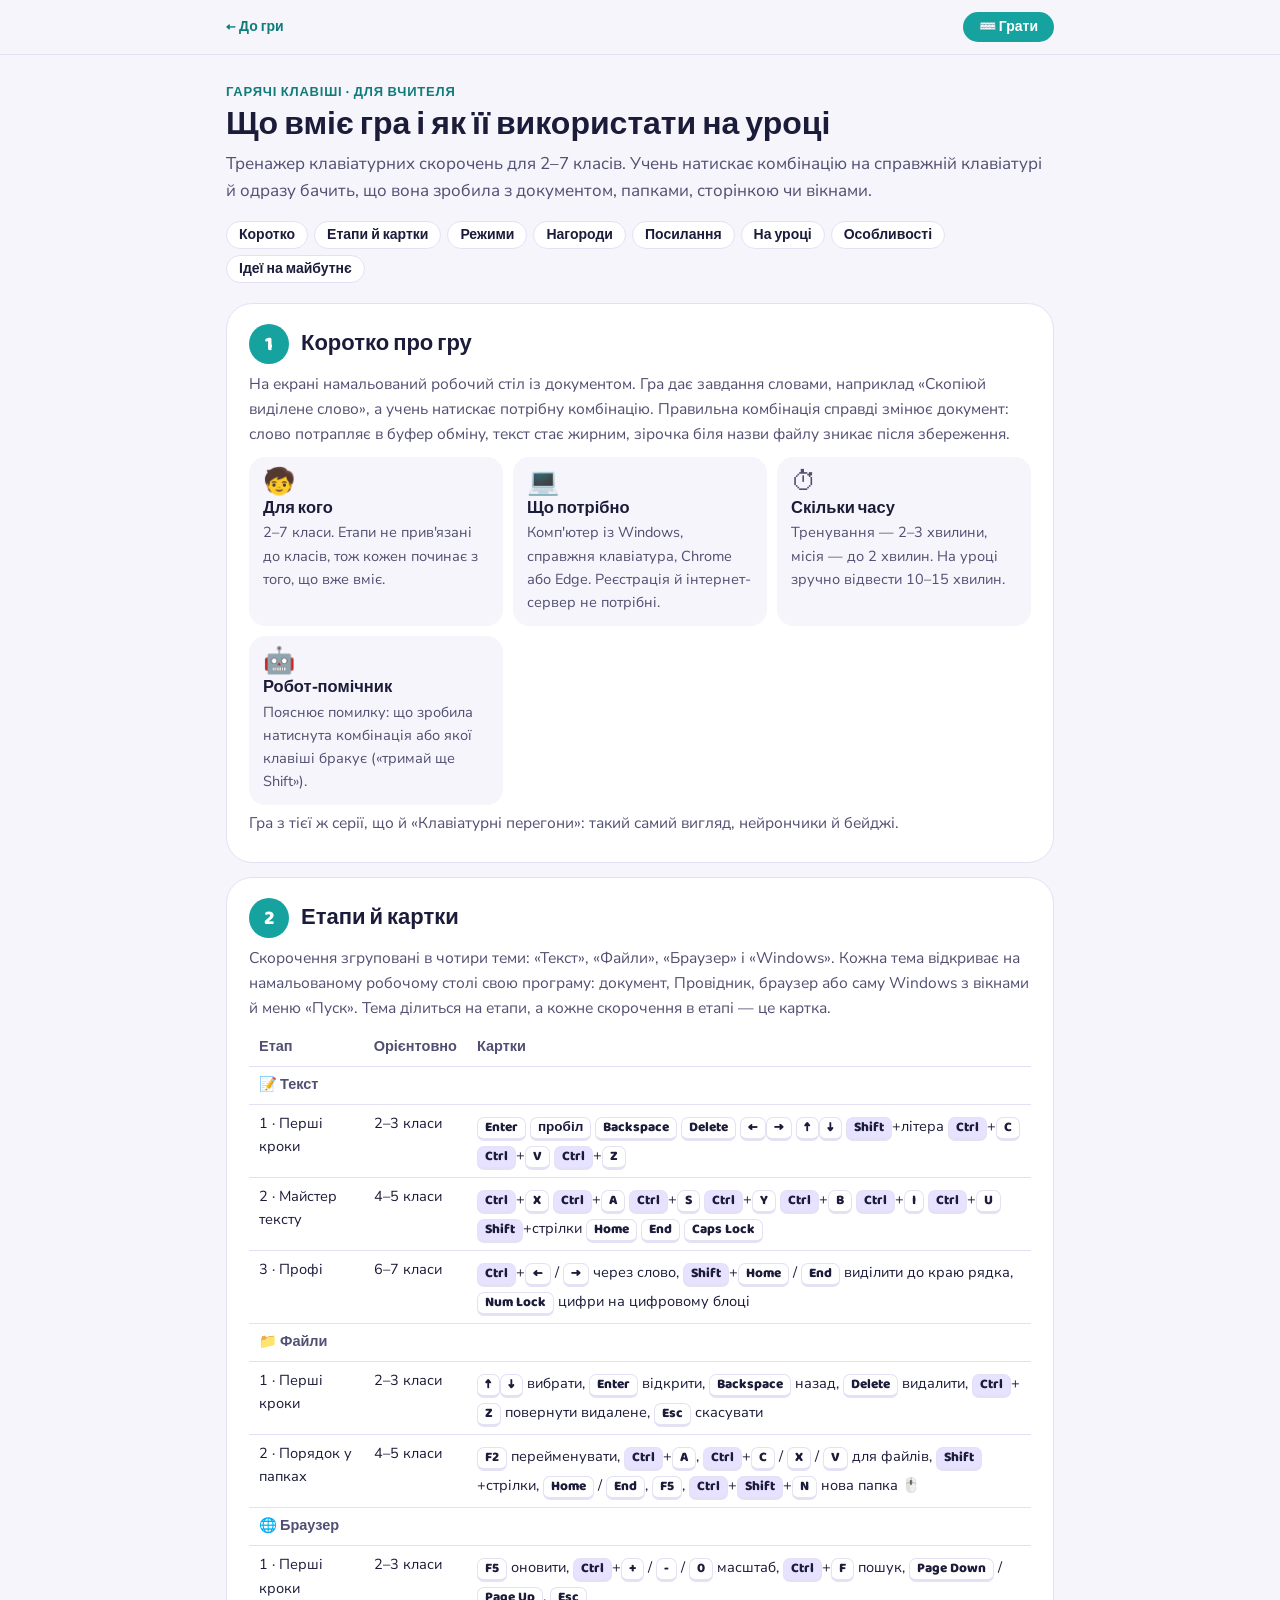
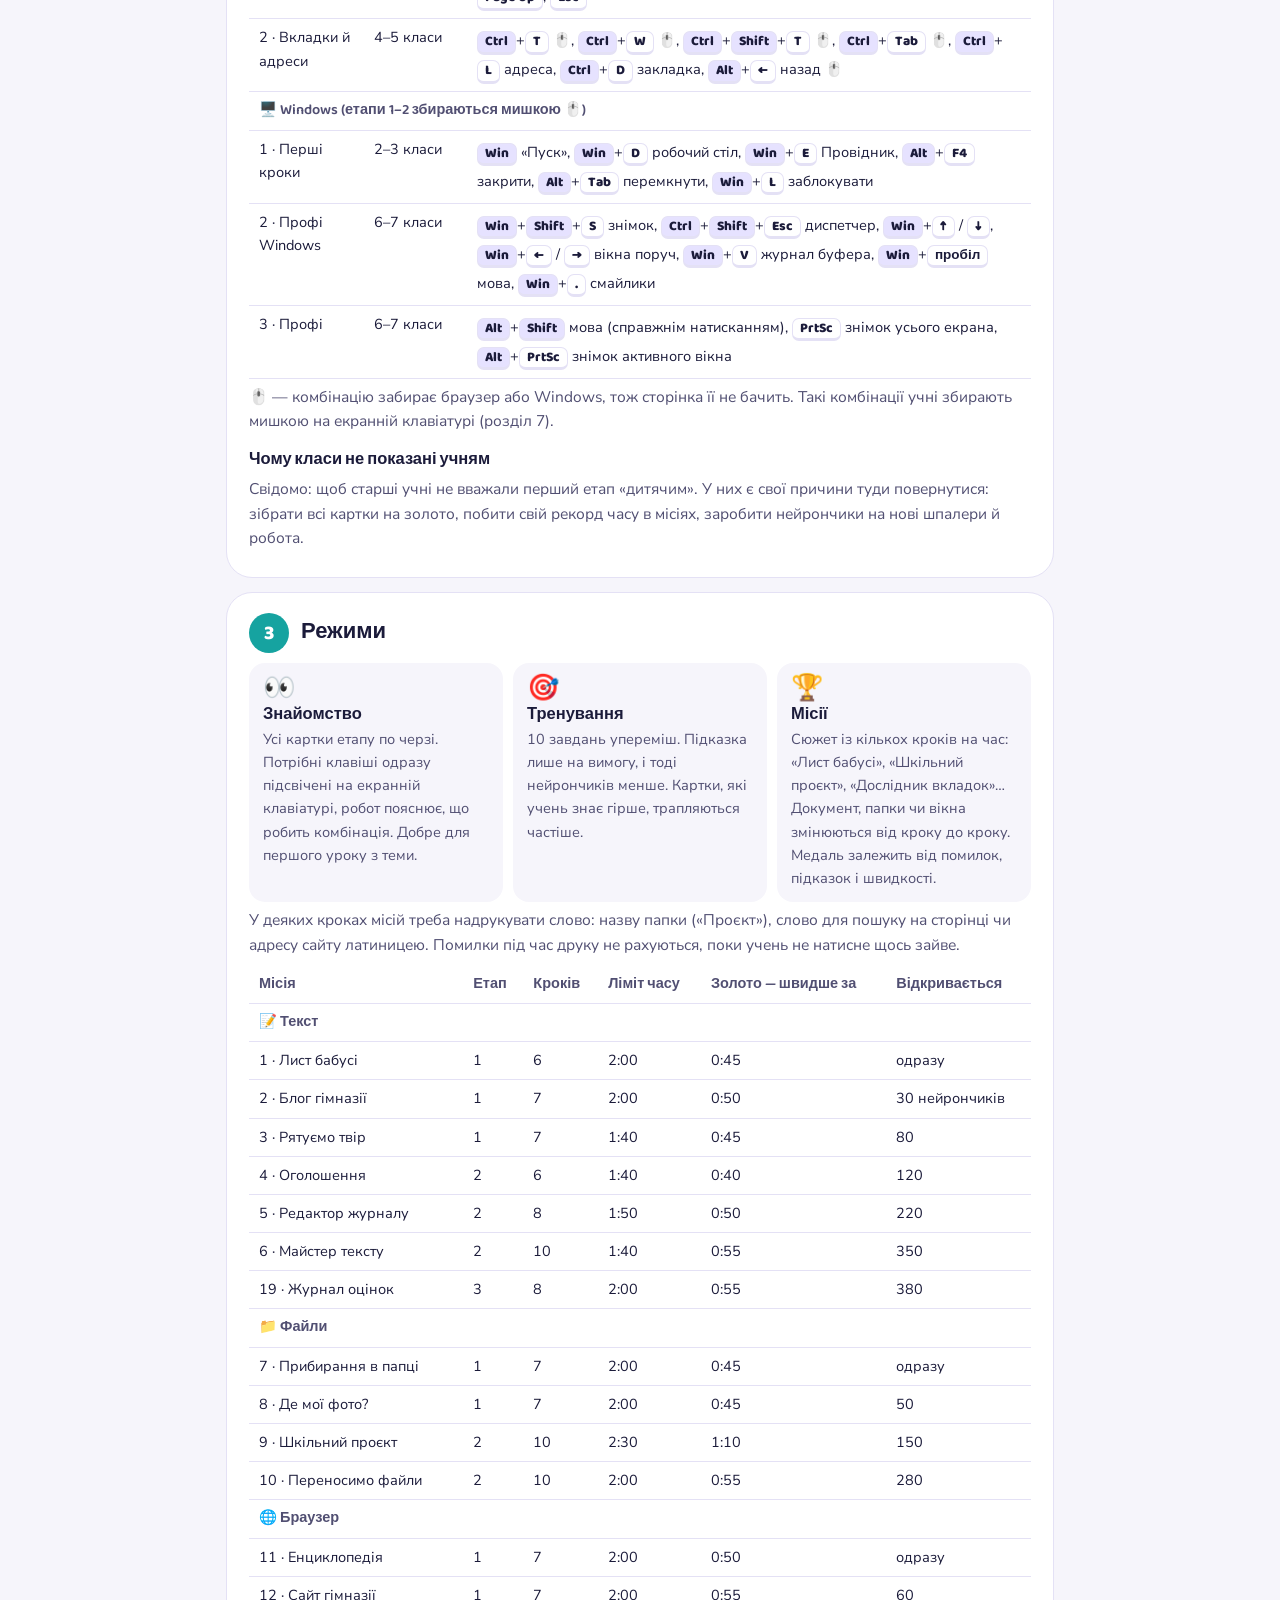
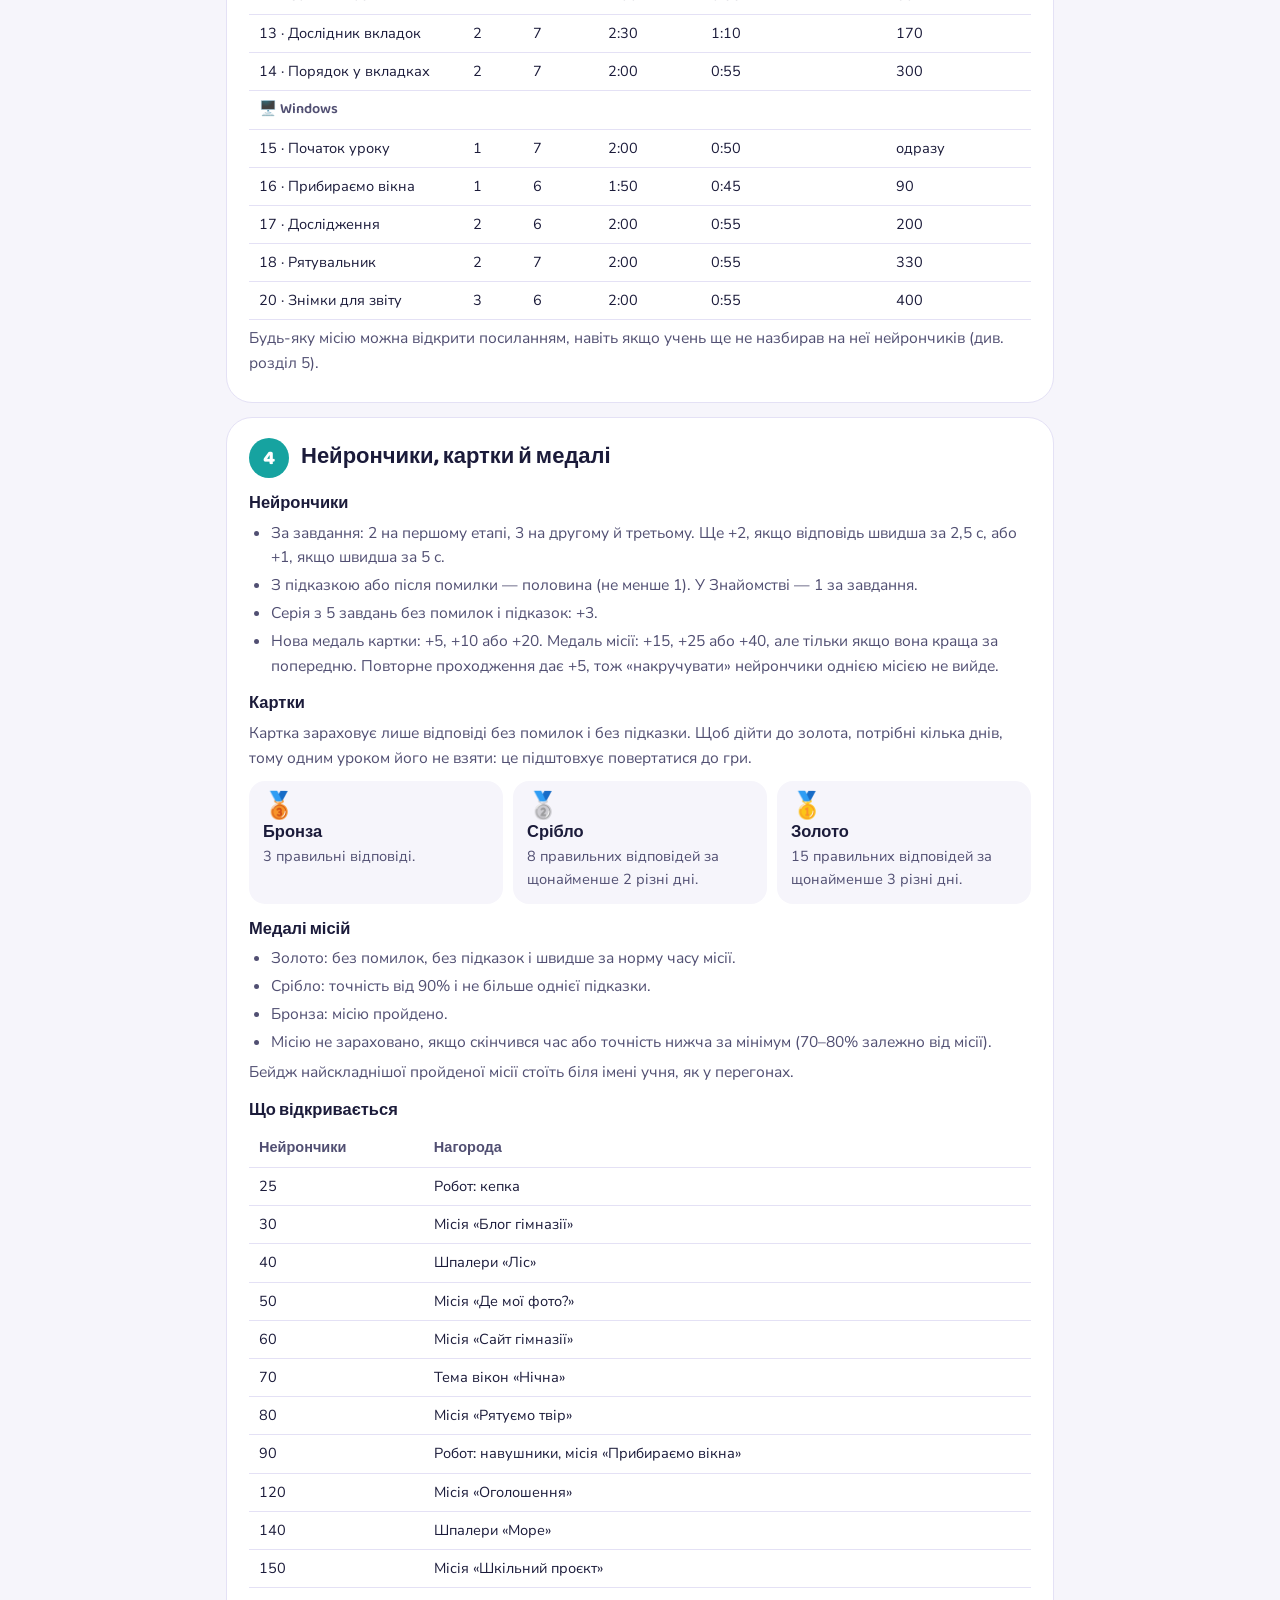
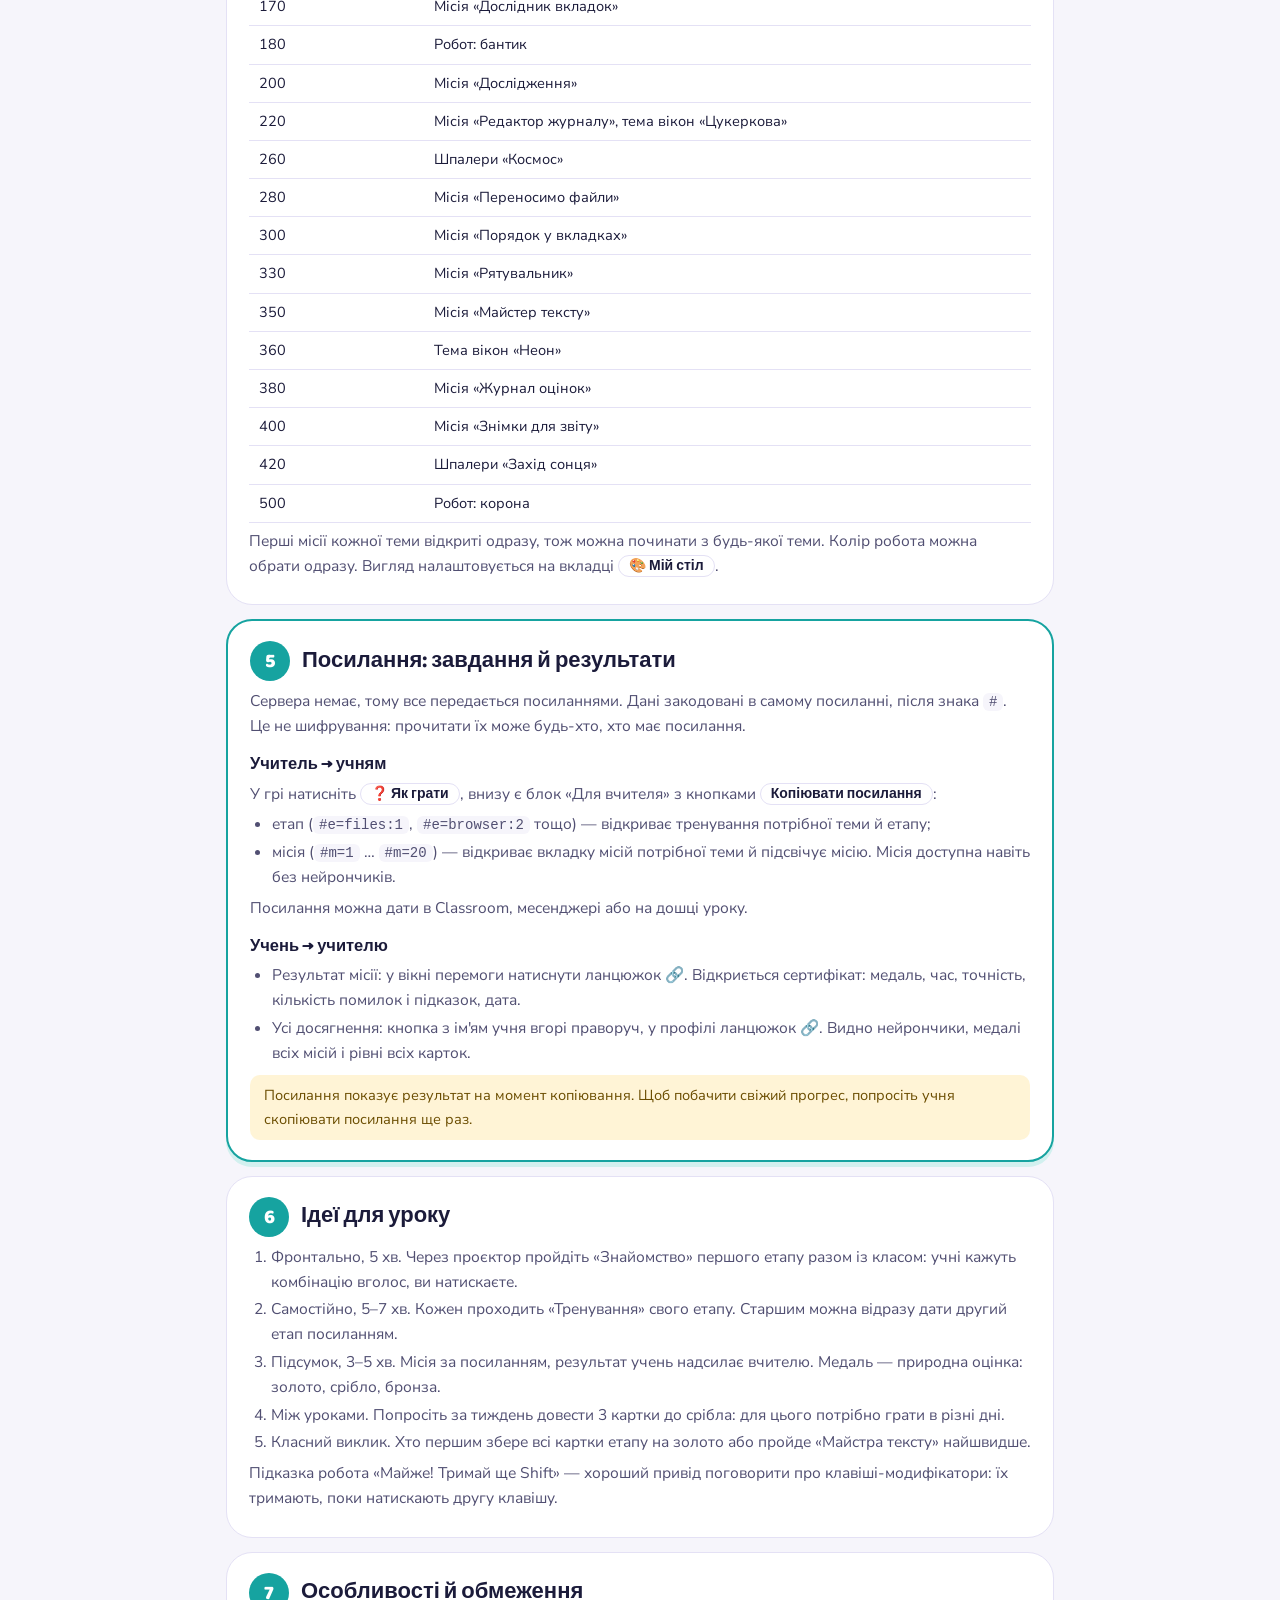
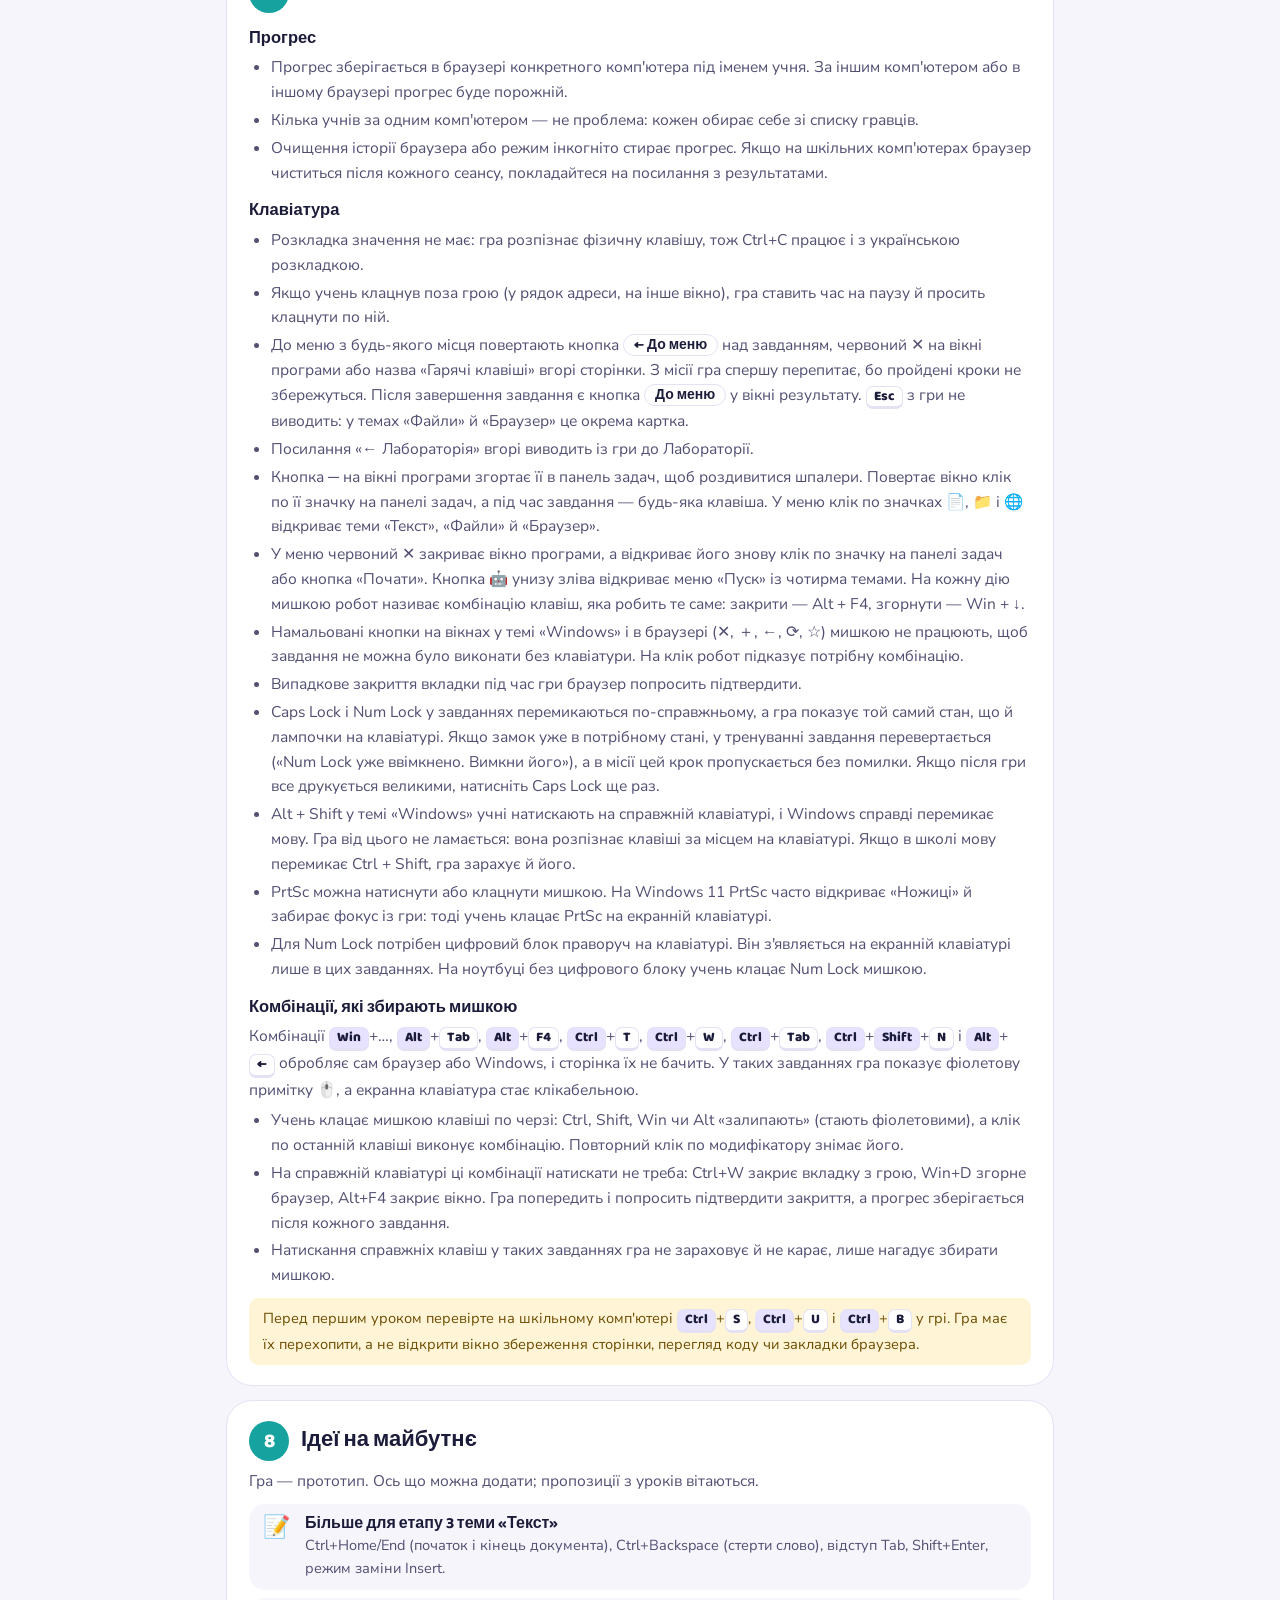
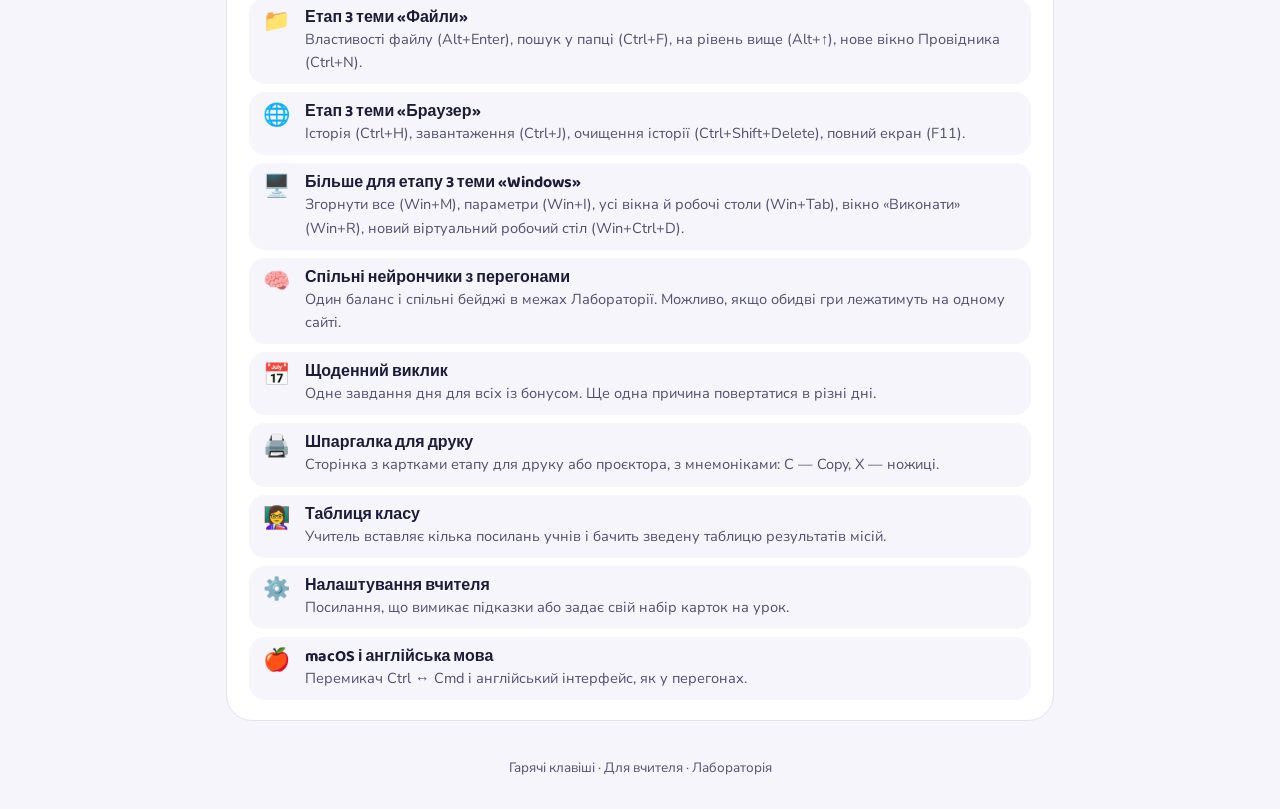
==== guide/index.html @ 2ed60b7b "Bring the teacher guide up to date Stage 3 neuron rate, lock keys that follow the real keyboard stat" ====
<!DOCTYPE html>
<html lang="uk">
<head>
<meta charset="UTF-8">
<meta name="viewport" content="width=device-width, initial-scale=1.0">
<title>Для вчителя · Гарячі клавіші</title>
<link rel="preconnect" href="https://fonts.googleapis.com">
<link rel="preconnect" href="https://fonts.gstatic.com" crossorigin>
<link href="https://fonts.googleapis.com/css2?family=Baloo+2:wght@500;600;700;800&family=Nunito+Sans:wght@400;600;700;800&display=swap" rel="stylesheet">
<style>
  :root{
    --bg:#F6F5FB; --ink:#1B1B3A; --ink-soft:#514F72; --surface:#FFFFFF; --line:#E4E1F5;
    --purple:#6C5CE7; --teal:#16A3A0; --teal-dark:#0E7C7A; --coral:#FF6B4A; --yellow:#FFC93C;
    --radius-s:10px; --radius-m:16px; --radius-l:26px;
  }
  *{box-sizing:border-box;}
  body{margin:0; background:var(--bg); color:var(--ink); font-family:'Nunito Sans',sans-serif; font-size:16px; line-height:1.6; -webkit-font-smoothing:antialiased;}
  h1,h2,h3{font-family:'Baloo 2',sans-serif; font-weight:700; margin:0; color:var(--ink); line-height:1.25;}
  .container{max-width:860px; margin:0 auto; padding:0 16px;}

  .topbar{position:sticky; top:0; z-index:10; background:rgba(246,245,251,.92); backdrop-filter:blur(6px); border-bottom:1px solid var(--line);}
  .topbar-inner{max-width:860px; margin:0 auto; padding:12px 16px; display:flex; align-items:center; gap:12px;}
  .back-link{font-family:'Baloo 2',sans-serif; font-weight:600; font-size:14px; color:var(--teal-dark); text-decoration:none; white-space:nowrap;}
  .back-link:hover{text-decoration:underline;}
  .play-link{margin-left:auto; font-family:'Baloo 2',sans-serif; font-weight:700; font-size:14px; text-decoration:none; background:var(--teal); color:#fff; border-radius:999px; padding:4px 16px; white-space:nowrap;}
  .play-link:hover{background:var(--teal-dark);}

  .hero{padding:28px 0 6px;}
  .eyebrow{font-family:'Baloo 2',sans-serif; font-weight:700; font-size:13px; letter-spacing:.06em; text-transform:uppercase; color:var(--teal-dark);}
  .hero h1{font-size:32px; margin:2px 0 4px;}
  .hero p{margin:0; color:var(--ink-soft); font-size:17px;}
  @media (max-width:600px){ .hero h1{font-size:26px;} }

  .toc{display:flex; flex-wrap:wrap; gap:6px; margin:16px 0 0; padding:0; list-style:none;}
  .toc a{display:inline-block; font-family:'Baloo 2',sans-serif; font-weight:600; font-size:14px; color:var(--ink); text-decoration:none; background:var(--surface); border:1.5px solid var(--line); border-radius:999px; padding:2px 12px;}
  .toc a:hover{border-color:var(--teal);}

  .sec{background:var(--surface); border:1.5px solid var(--line); border-radius:var(--radius-l); padding:20px 22px; margin-top:14px; scroll-margin-top:70px;}
  .sec.key{border:2px solid var(--teal); box-shadow:0 5px 0 #D2F0EF;}
  .sec-head{display:flex; align-items:center; gap:12px; margin-bottom:8px;}
  .num{flex:none; width:40px; height:40px; border-radius:50%; background:var(--teal); color:#fff; display:flex; align-items:center; justify-content:center; font-family:'Baloo 2',sans-serif; font-weight:800; font-size:20px;}
  .sec h2{font-size:22px;}
  .sec h3{font-size:16.5px; margin:16px 0 4px;}
  .sec p{margin:6px 0; color:var(--ink-soft); font-size:15.5px;}
  .sec ul, .sec ol{margin:6px 0; padding-left:22px; color:var(--ink-soft); font-size:15.5px;}
  .sec li + li{margin-top:3px;}
  @media (max-width:600px){ .sec{padding:16px 14px;} .num{width:34px; height:34px; font-size:17px;} }

  .kbd{display:inline-block; font-family:'Baloo 2',sans-serif; font-weight:800; font-size:13.5px; line-height:1.45; color:var(--ink); background:var(--surface); border:1.5px solid var(--line); border-bottom-width:3px; border-radius:7px; padding:0 7px; white-space:nowrap;}
  .kbd.mod{background:#E6E2FF;}
  .ui{display:inline-flex; align-items:center; gap:4px; font-family:'Baloo 2',sans-serif; font-weight:700; font-size:14px; line-height:1.3; white-space:nowrap; vertical-align:1px;
    border:1.5px solid var(--line); background:var(--surface); color:var(--ink); border-radius:999px; padding:1px 10px;}
  .ui.primary{background:var(--teal); border-color:var(--teal); color:#fff;}
  code{font-size:14px; background:var(--bg); border-radius:6px; padding:1px 6px;}

  .grid{display:grid; grid-template-columns:repeat(auto-fill, minmax(min(240px, 100%), 1fr)); gap:10px; margin-top:10px;}
  .tile{background:var(--bg); border-radius:var(--radius-m); padding:12px 14px; font-size:14.5px; color:var(--ink-soft);}
  .tile h3{margin:0 0 2px; font-size:16.5px;}
  .tile .big{font-size:26px; line-height:1; margin-bottom:4px;}

  .table-scroll{overflow-x:auto; margin-top:8px;}
  table{border-collapse:collapse; width:100%; font-size:14.5px;}
  th, td{padding:7px 10px; border-bottom:1px solid var(--line); text-align:left; vertical-align:top;}
  th{font-family:'Baloo 2',sans-serif; font-weight:600; color:var(--ink-soft); white-space:nowrap;}
  td.keys{white-space:normal; line-height:2;}
  .soon td{color:var(--ink-soft);}

  .note{background:#FFF4D6; color:#6B4D00; border-radius:var(--radius-s); padding:9px 14px; font-size:14.5px; margin-top:10px;}
  .idea-list{display:grid; gap:8px; margin-top:10px;}
  .idea{display:grid; grid-template-columns:32px 1fr; gap:10px; background:var(--bg); border-radius:var(--radius-m); padding:10px 14px; font-size:14.5px; color:var(--ink-soft);}
  .idea .i{font-size:22px; line-height:1.2;}
  .idea h3{margin:0; font-size:16px;}

  footer{margin:36px 0 30px; text-align:center; font-size:13.5px; color:var(--ink-soft);}
  @media print{
    body{background:#fff;}
    .topbar, .toc{display:none;}
    .sec{break-inside:avoid; box-shadow:none;}
  }
</style>
</head>
<body>

<div class="topbar"><div class="topbar-inner">
  <a class="back-link" href="../index.html">← До гри</a>
  <a class="play-link" href="../index.html">⌨️ Грати</a>
</div></div>

<main class="container">

  <header class="hero">
    <div class="eyebrow">Гарячі клавіші · Для вчителя</div>
    <h1>Що вміє гра і як її використати на уроці</h1>
    <p>Тренажер клавіатурних скорочень для 2–7 класів. Учень натискає комбінацію на справжній клавіатурі й одразу бачить, що вона зробила з документом, папками, сторінкою чи вікнами.</p>
    <ul class="toc">
      <li><a href="#about">Коротко</a></li>
      <li><a href="#structure">Етапи й картки</a></li>
      <li><a href="#modes">Режими</a></li>
      <li><a href="#rewards">Нагороди</a></li>
      <li><a href="#links">Посилання</a></li>
      <li><a href="#lesson">На уроці</a></li>
      <li><a href="#limits">Особливості</a></li>
      <li><a href="#future">Ідеї на майбутнє</a></li>
    </ul>
  </header>

  <!-- 1 -->
  <section class="sec" id="about">
    <div class="sec-head"><span class="num">1</span><h2>Коротко про гру</h2></div>
    <p>На екрані намальований робочий стіл із документом. Гра дає завдання словами, наприклад «Скопіюй виділене слово», а учень натискає потрібну комбінацію. Правильна комбінація справді змінює документ: слово потрапляє в буфер обміну, текст стає жирним, зірочка біля назви файлу зникає після збереження.</p>
    <div class="grid">
      <div class="tile"><div class="big">🧒</div><h3>Для кого</h3>2–7 класи. Етапи не прив'язані до класів, тож кожен починає з того, що вже вміє.</div>
      <div class="tile"><div class="big">💻</div><h3>Що потрібно</h3>Комп'ютер із Windows, справжня клавіатура, Chrome або Edge. Реєстрація й інтернет-сервер не потрібні.</div>
      <div class="tile"><div class="big">⏱</div><h3>Скільки часу</h3>Тренування — 2–3 хвилини, місія — до 2 хвилин. На уроці зручно відвести 10–15 хвилин.</div>
      <div class="tile"><div class="big">🤖</div><h3>Робот-помічник</h3>Пояснює помилку: що зробила натиснута комбінація або якої клавіші бракує («тримай ще Shift»).</div>
    </div>
    <p>Гра з тієї ж серії, що й «Клавіатурні перегони»: такий самий вигляд, нейрончики й бейджі.</p>
  </section>

  <!-- 2 -->
  <section class="sec" id="structure">
    <div class="sec-head"><span class="num">2</span><h2>Етапи й картки</h2></div>
    <p>Скорочення згруповані в чотири теми: «Текст», «Файли», «Браузер» і «Windows». Кожна тема відкриває на намальованому робочому столі свою програму: документ, Провідник, браузер або саму Windows з вікнами й меню «Пуск». Тема ділиться на етапи, а кожне скорочення в етапі — це картка.</p>
    <div class="table-scroll"><table>
      <thead><tr><th>Етап</th><th>Орієнтовно</th><th>Картки</th></tr></thead>
      <tbody>
        <tr><th colspan="3">📝 Текст</th></tr>
        <tr><td>1 · Перші кроки</td><td>2–3 класи</td><td class="keys">
          <span class="kbd">Enter</span> <span class="kbd">пробіл</span> <span class="kbd">Backspace</span> <span class="kbd">Delete</span>
          <span class="kbd">←</span><span class="kbd">→</span> <span class="kbd">↑</span><span class="kbd">↓</span>
          <span class="kbd mod">Shift</span>+літера <span class="kbd mod">Ctrl</span>+<span class="kbd">C</span> <span class="kbd mod">Ctrl</span>+<span class="kbd">V</span> <span class="kbd mod">Ctrl</span>+<span class="kbd">Z</span></td></tr>
        <tr><td>2 · Майстер тексту</td><td>4–5 класи</td><td class="keys">
          <span class="kbd mod">Ctrl</span>+<span class="kbd">X</span> <span class="kbd mod">Ctrl</span>+<span class="kbd">A</span> <span class="kbd mod">Ctrl</span>+<span class="kbd">S</span> <span class="kbd mod">Ctrl</span>+<span class="kbd">Y</span>
          <span class="kbd mod">Ctrl</span>+<span class="kbd">B</span> <span class="kbd mod">Ctrl</span>+<span class="kbd">I</span> <span class="kbd mod">Ctrl</span>+<span class="kbd">U</span>
          <span class="kbd mod">Shift</span>+стрілки <span class="kbd">Home</span> <span class="kbd">End</span> <span class="kbd">Caps Lock</span></td></tr>
        <tr><td>3 · Профі</td><td>6–7 класи</td><td class="keys">
          <span class="kbd mod">Ctrl</span>+<span class="kbd">←</span> / <span class="kbd">→</span> через слово, <span class="kbd mod">Shift</span>+<span class="kbd">Home</span> / <span class="kbd">End</span> виділити до краю рядка,
          <span class="kbd">Num Lock</span> цифри на цифровому блоці</td></tr>
        <tr><th colspan="3">📁 Файли</th></tr>
        <tr><td>1 · Перші кроки</td><td>2–3 класи</td><td class="keys">
          <span class="kbd">↑</span><span class="kbd">↓</span> вибрати, <span class="kbd">Enter</span> відкрити, <span class="kbd">Backspace</span> назад, <span class="kbd">Delete</span> видалити,
          <span class="kbd mod">Ctrl</span>+<span class="kbd">Z</span> повернути видалене, <span class="kbd">Esc</span> скасувати</td></tr>
        <tr><td>2 · Порядок у папках</td><td>4–5 класи</td><td class="keys">
          <span class="kbd">F2</span> перейменувати, <span class="kbd mod">Ctrl</span>+<span class="kbd">A</span>, <span class="kbd mod">Ctrl</span>+<span class="kbd">C</span> / <span class="kbd">X</span> / <span class="kbd">V</span> для файлів,
          <span class="kbd mod">Shift</span>+стрілки, <span class="kbd">Home</span> / <span class="kbd">End</span>, <span class="kbd">F5</span>, <span class="kbd mod">Ctrl</span>+<span class="kbd mod">Shift</span>+<span class="kbd">N</span> нова папка 🖱️</td></tr>
        <tr><th colspan="3">🌐 Браузер</th></tr>
        <tr><td>1 · Перші кроки</td><td>2–3 класи</td><td class="keys">
          <span class="kbd">F5</span> оновити, <span class="kbd mod">Ctrl</span>+<span class="kbd">+</span> / <span class="kbd">-</span> / <span class="kbd">0</span> масштаб, <span class="kbd mod">Ctrl</span>+<span class="kbd">F</span> пошук,
          <span class="kbd">Page Down</span> / <span class="kbd">Page Up</span>, <span class="kbd">Esc</span></td></tr>
        <tr><td>2 · Вкладки й адреси</td><td>4–5 класи</td><td class="keys">
          <span class="kbd mod">Ctrl</span>+<span class="kbd">T</span> 🖱️, <span class="kbd mod">Ctrl</span>+<span class="kbd">W</span> 🖱️, <span class="kbd mod">Ctrl</span>+<span class="kbd mod">Shift</span>+<span class="kbd">T</span> 🖱️, <span class="kbd mod">Ctrl</span>+<span class="kbd">Tab</span> 🖱️,
          <span class="kbd mod">Ctrl</span>+<span class="kbd">L</span> адреса, <span class="kbd mod">Ctrl</span>+<span class="kbd">D</span> закладка, <span class="kbd mod">Alt</span>+<span class="kbd">←</span> назад 🖱️</td></tr>
        <tr><th colspan="3">🖥️ Windows (етапи 1–2 збираються мишкою 🖱️)</th></tr>
        <tr><td>1 · Перші кроки</td><td>2–3 класи</td><td class="keys">
          <span class="kbd mod">Win</span> «Пуск», <span class="kbd mod">Win</span>+<span class="kbd">D</span> робочий стіл, <span class="kbd mod">Win</span>+<span class="kbd">E</span> Провідник,
          <span class="kbd mod">Alt</span>+<span class="kbd">F4</span> закрити, <span class="kbd mod">Alt</span>+<span class="kbd">Tab</span> перемкнути, <span class="kbd mod">Win</span>+<span class="kbd">L</span> заблокувати</td></tr>
        <tr><td>2 · Профі Windows</td><td>6–7 класи</td><td class="keys">
          <span class="kbd mod">Win</span>+<span class="kbd mod">Shift</span>+<span class="kbd">S</span> знімок, <span class="kbd mod">Ctrl</span>+<span class="kbd mod">Shift</span>+<span class="kbd">Esc</span> диспетчер, <span class="kbd mod">Win</span>+<span class="kbd">↑</span> / <span class="kbd">↓</span>,
          <span class="kbd mod">Win</span>+<span class="kbd">←</span> / <span class="kbd">→</span> вікна поруч, <span class="kbd mod">Win</span>+<span class="kbd">V</span> журнал буфера, <span class="kbd mod">Win</span>+<span class="kbd">пробіл</span> мова, <span class="kbd mod">Win</span>+<span class="kbd">.</span> смайлики</td></tr>
        <tr><td>3 · Профі</td><td>6–7 класи</td><td class="keys">
          <span class="kbd mod">Alt</span>+<span class="kbd mod">Shift</span> мова (справжнім натисканням), <span class="kbd">PrtSc</span> знімок усього екрана, <span class="kbd mod">Alt</span>+<span class="kbd">PrtSc</span> знімок активного вікна</td></tr>
      </tbody>
    </table></div>
    <p>🖱️ — комбінацію забирає браузер або Windows, тож сторінка її не бачить. Такі комбінації учні збирають мишкою на екранній клавіатурі (розділ 7).</p>
    <h3>Чому класи не показані учням</h3>
    <p>Свідомо: щоб старші учні не вважали перший етап «дитячим». У них є свої причини туди повернутися: зібрати всі картки на золото, побити свій рекорд часу в місіях, заробити нейрончики на нові шпалери й робота.</p>
  </section>

  <!-- 3 -->
  <section class="sec" id="modes">
    <div class="sec-head"><span class="num">3</span><h2>Режими</h2></div>
    <div class="grid">
      <div class="tile"><div class="big">👀</div><h3>Знайомство</h3>Усі картки етапу по черзі. Потрібні клавіші одразу підсвічені на екранній клавіатурі, робот пояснює, що робить комбінація. Добре для першого уроку з теми.</div>
      <div class="tile"><div class="big">🎯</div><h3>Тренування</h3>10 завдань упереміш. Підказка лише на вимогу, і тоді нейрончиків менше. Картки, які учень знає гірше, трапляються частіше.</div>
      <div class="tile"><div class="big">🏆</div><h3>Місії</h3>Сюжет із кількох кроків на час: «Лист бабусі», «Шкільний проєкт», «Дослідник вкладок»… Документ, папки чи вікна змінюються від кроку до кроку. Медаль залежить від помилок, підказок і швидкості.</div>
    </div>
    <p>У деяких кроках місій треба надрукувати слово: назву папки («Проєкт»), слово для пошуку на сторінці чи адресу сайту латиницею. Помилки під час друку не рахуються, поки учень не натисне щось зайве.</p>
    <div class="table-scroll"><table>
      <thead><tr><th>Місія</th><th>Етап</th><th>Кроків</th><th>Ліміт часу</th><th>Золото — швидше за</th><th>Відкривається</th></tr></thead>
      <tbody>
        <tr><th colspan="6">📝 Текст</th></tr>
        <tr><td>1 · Лист бабусі</td><td>1</td><td>6</td><td>2:00</td><td>0:45</td><td>одразу</td></tr>
        <tr><td>2 · Блог гімназії</td><td>1</td><td>7</td><td>2:00</td><td>0:50</td><td>30 нейрончиків</td></tr>
        <tr><td>3 · Рятуємо твір</td><td>1</td><td>7</td><td>1:40</td><td>0:45</td><td>80</td></tr>
        <tr><td>4 · Оголошення</td><td>2</td><td>6</td><td>1:40</td><td>0:40</td><td>120</td></tr>
        <tr><td>5 · Редактор журналу</td><td>2</td><td>8</td><td>1:50</td><td>0:50</td><td>220</td></tr>
        <tr><td>6 · Майстер тексту</td><td>2</td><td>10</td><td>1:40</td><td>0:55</td><td>350</td></tr>
        <tr><td>19 · Журнал оцінок</td><td>3</td><td>8</td><td>2:00</td><td>0:55</td><td>380</td></tr>
        <tr><th colspan="6">📁 Файли</th></tr>
        <tr><td>7 · Прибирання в папці</td><td>1</td><td>7</td><td>2:00</td><td>0:45</td><td>одразу</td></tr>
        <tr><td>8 · Де мої фото?</td><td>1</td><td>7</td><td>2:00</td><td>0:45</td><td>50</td></tr>
        <tr><td>9 · Шкільний проєкт</td><td>2</td><td>10</td><td>2:30</td><td>1:10</td><td>150</td></tr>
        <tr><td>10 · Переносимо файли</td><td>2</td><td>10</td><td>2:00</td><td>0:55</td><td>280</td></tr>
        <tr><th colspan="6">🌐 Браузер</th></tr>
        <tr><td>11 · Енциклопедія</td><td>1</td><td>7</td><td>2:00</td><td>0:50</td><td>одразу</td></tr>
        <tr><td>12 · Сайт гімназії</td><td>1</td><td>7</td><td>2:00</td><td>0:55</td><td>60</td></tr>
        <tr><td>13 · Дослідник вкладок</td><td>2</td><td>7</td><td>2:30</td><td>1:10</td><td>170</td></tr>
        <tr><td>14 · Порядок у вкладках</td><td>2</td><td>7</td><td>2:00</td><td>0:55</td><td>300</td></tr>
        <tr><th colspan="6">🖥️ Windows</th></tr>
        <tr><td>15 · Початок уроку</td><td>1</td><td>7</td><td>2:00</td><td>0:50</td><td>одразу</td></tr>
        <tr><td>16 · Прибираємо вікна</td><td>1</td><td>6</td><td>1:50</td><td>0:45</td><td>90</td></tr>
        <tr><td>17 · Дослідження</td><td>2</td><td>6</td><td>2:00</td><td>0:55</td><td>200</td></tr>
        <tr><td>18 · Рятувальник</td><td>2</td><td>7</td><td>2:00</td><td>0:55</td><td>330</td></tr>
        <tr><td>20 · Знімки для звіту</td><td>3</td><td>6</td><td>2:00</td><td>0:55</td><td>400</td></tr>
      </tbody>
    </table></div>
    <p>Будь-яку місію можна відкрити посиланням, навіть якщо учень ще не назбирав на неї нейрончиків (див. розділ 5).</p>
  </section>

  <!-- 4 -->
  <section class="sec" id="rewards">
    <div class="sec-head"><span class="num">4</span><h2>Нейрончики, картки й медалі</h2></div>
    <h3>Нейрончики</h3>
    <ul>
      <li>За завдання: 2 на першому етапі, 3 на другому й третьому. Ще +2, якщо відповідь швидша за 2,5 с, або +1, якщо швидша за 5 с.</li>
      <li>З підказкою або після помилки — половина (не менше 1). У Знайомстві — 1 за завдання.</li>
      <li>Серія з 5 завдань без помилок і підказок: +3.</li>
      <li>Нова медаль картки: +5, +10 або +20. Медаль місії: +15, +25 або +40, але тільки якщо вона краща за попередню. Повторне проходження дає +5, тож «накручувати» нейрончики однією місією не вийде.</li>
    </ul>
    <h3>Картки</h3>
    <p>Картка зараховує лише відповіді без помилок і без підказки. Щоб дійти до золота, потрібні кілька днів, тому одним уроком його не взяти: це підштовхує повертатися до гри.</p>
    <div class="grid">
      <div class="tile"><div class="big">🥉</div><h3>Бронза</h3>3 правильні відповіді.</div>
      <div class="tile"><div class="big">🥈</div><h3>Срібло</h3>8 правильних відповідей за щонайменше 2 різні дні.</div>
      <div class="tile"><div class="big">🥇</div><h3>Золото</h3>15 правильних відповідей за щонайменше 3 різні дні.</div>
    </div>
    <h3>Медалі місій</h3>
    <ul>
      <li>Золото: без помилок, без підказок і швидше за норму часу місії.</li>
      <li>Срібло: точність від 90% і не більше однієї підказки.</li>
      <li>Бронза: місію пройдено.</li>
      <li>Місію не зараховано, якщо скінчився час або точність нижча за мінімум (70–80% залежно від місії).</li>
    </ul>
    <p>Бейдж найскладнішої пройденої місії стоїть біля імені учня, як у перегонах.</p>
    <h3>Що відкривається</h3>
    <div class="table-scroll"><table>
      <thead><tr><th>Нейрончики</th><th>Нагорода</th></tr></thead>
      <tbody>
        <tr><td>25</td><td>Робот: кепка</td></tr>
        <tr><td>30</td><td>Місія «Блог гімназії»</td></tr>
        <tr><td>40</td><td>Шпалери «Ліс»</td></tr>
        <tr><td>50</td><td>Місія «Де мої фото?»</td></tr>
        <tr><td>60</td><td>Місія «Сайт гімназії»</td></tr>
        <tr><td>70</td><td>Тема вікон «Нічна»</td></tr>
        <tr><td>80</td><td>Місія «Рятуємо твір»</td></tr>
        <tr><td>90</td><td>Робот: навушники, місія «Прибираємо вікна»</td></tr>
        <tr><td>120</td><td>Місія «Оголошення»</td></tr>
        <tr><td>140</td><td>Шпалери «Море»</td></tr>
        <tr><td>150</td><td>Місія «Шкільний проєкт»</td></tr>
        <tr><td>170</td><td>Місія «Дослідник вкладок»</td></tr>
        <tr><td>180</td><td>Робот: бантик</td></tr>
        <tr><td>200</td><td>Місія «Дослідження»</td></tr>
        <tr><td>220</td><td>Місія «Редактор журналу», тема вікон «Цукеркова»</td></tr>
        <tr><td>260</td><td>Шпалери «Космос»</td></tr>
        <tr><td>280</td><td>Місія «Переносимо файли»</td></tr>
        <tr><td>300</td><td>Місія «Порядок у вкладках»</td></tr>
        <tr><td>330</td><td>Місія «Рятувальник»</td></tr>
        <tr><td>350</td><td>Місія «Майстер тексту»</td></tr>
        <tr><td>360</td><td>Тема вікон «Неон»</td></tr>
        <tr><td>380</td><td>Місія «Журнал оцінок»</td></tr>
        <tr><td>400</td><td>Місія «Знімки для звіту»</td></tr>
        <tr><td>420</td><td>Шпалери «Захід сонця»</td></tr>
        <tr><td>500</td><td>Робот: корона</td></tr>
      </tbody>
    </table></div>
    <p>Перші місії кожної теми відкриті одразу, тож можна починати з будь-якої теми. Колір робота можна обрати одразу. Вигляд налаштовується на вкладці <span class="ui">🎨 Мій стіл</span>.</p>
  </section>

  <!-- 5 -->
  <section class="sec key" id="links">
    <div class="sec-head"><span class="num">5</span><h2>Посилання: завдання й результати</h2></div>
    <p>Сервера немає, тому все передається посиланнями. Дані закодовані в самому посиланні, після знака <code>#</code>. Це не шифрування: прочитати їх може будь-хто, хто має посилання.</p>
    <h3>Учитель → учням</h3>
    <p>У грі натисніть <span class="ui">❓ Як грати</span>, внизу є блок «Для вчителя» з кнопками <span class="ui">Копіювати посилання</span>:</p>
    <ul>
      <li>етап (<code>#e=files:1</code>, <code>#e=browser:2</code> тощо) — відкриває тренування потрібної теми й етапу;</li>
      <li>місія (<code>#m=1</code> … <code>#m=20</code>) — відкриває вкладку місій потрібної теми й підсвічує місію. Місія доступна навіть без нейрончиків.</li>
    </ul>
    <p>Посилання можна дати в Classroom, месенджері або на дошці уроку.</p>
    <h3>Учень → учителю</h3>
    <ul>
      <li>Результат місії: у вікні перемоги натиснути ланцюжок 🔗. Відкриється сертифікат: медаль, час, точність, кількість помилок і підказок, дата.</li>
      <li>Усі досягнення: кнопка з ім'ям учня вгорі праворуч, у профілі ланцюжок 🔗. Видно нейрончики, медалі всіх місій і рівні всіх карток.</li>
    </ul>
    <div class="note">Посилання показує результат на момент копіювання. Щоб побачити свіжий прогрес, попросіть учня скопіювати посилання ще раз.</div>
  </section>

  <!-- 6 -->
  <section class="sec" id="lesson">
    <div class="sec-head"><span class="num">6</span><h2>Ідеї для уроку</h2></div>
    <ol>
      <li>Фронтально, 5 хв. Через проєктор пройдіть «Знайомство» першого етапу разом із класом: учні кажуть комбінацію вголос, ви натискаєте.</li>
      <li>Самостійно, 5–7 хв. Кожен проходить «Тренування» свого етапу. Старшим можна відразу дати другий етап посиланням.</li>
      <li>Підсумок, 3–5 хв. Місія за посиланням, результат учень надсилає вчителю. Медаль — природна оцінка: золото, срібло, бронза.</li>
      <li>Між уроками. Попросіть за тиждень довести 3 картки до срібла: для цього потрібно грати в різні дні.</li>
      <li>Класний виклик. Хто першим збере всі картки етапу на золото або пройде «Майстра тексту» найшвидше.</li>
    </ol>
    <p>Підказка робота «Майже! Тримай ще Shift» — хороший привід поговорити про клавіші-модифікатори: їх тримають, поки натискають другу клавішу.</p>
  </section>

  <!-- 7 -->
  <section class="sec" id="limits">
    <div class="sec-head"><span class="num">7</span><h2>Особливості й обмеження</h2></div>
    <h3>Прогрес</h3>
    <ul>
      <li>Прогрес зберігається в браузері конкретного комп'ютера під іменем учня. За іншим комп'ютером або в іншому браузері прогрес буде порожній.</li>
      <li>Кілька учнів за одним комп'ютером — не проблема: кожен обирає себе зі списку гравців.</li>
      <li>Очищення історії браузера або режим інкогніто стирає прогрес. Якщо на шкільних комп'ютерах браузер чиститься після кожного сеансу, покладайтеся на посилання з результатами.</li>
    </ul>
    <h3>Клавіатура</h3>
    <ul>
      <li>Розкладка значення не має: гра розпізнає фізичну клавішу, тож Ctrl+C працює і з українською розкладкою.</li>
      <li>Якщо учень клацнув поза грою (у рядок адреси, на інше вікно), гра ставить час на паузу й просить клацнути по ній.</li>
      <li>До меню з будь-якого місця повертають кнопка <span class="ui">← До меню</span> над завданням, червоний ✕ на вікні програми або назва «Гарячі клавіші» вгорі сторінки. З місії гра спершу перепитає, бо пройдені кроки не збережуться. Після завершення завдання є кнопка <span class="ui">До меню</span> у вікні результату. <span class="kbd">Esc</span> з гри не виводить: у темах «Файли» й «Браузер» це окрема картка.</li>
      <li>Посилання «← Лабораторія» вгорі виводить із гри до Лабораторії.</li>
      <li>Кнопка ─ на вікні програми згортає її в панель задач, щоб роздивитися шпалери. Повертає вікно клік по її значку на панелі задач, а під час завдання — будь-яка клавіша. У меню клік по значках 📄, 📁 і 🌐 відкриває теми «Текст», «Файли» й «Браузер».</li>
      <li>У меню червоний ✕ закриває вікно програми, а відкриває його знову клік по значку на панелі задач або кнопка «Почати». Кнопка 🤖 унизу зліва відкриває меню «Пуск» із чотирма темами. На кожну дію мишкою робот називає комбінацію клавіш, яка робить те саме: закрити — Alt + F4, згорнути — Win + ↓.</li>
      <li>Намальовані кнопки на вікнах у темі «Windows» і в браузері (✕, ＋, ←, ⟳, ☆) мишкою не працюють, щоб завдання не можна було виконати без клавіатури. На клік робот підказує потрібну комбінацію.</li>
      <li>Випадкове закриття вкладки під час гри браузер попросить підтвердити.</li>
      <li>Caps Lock і Num Lock у завданнях перемикаються по-справжньому, а гра показує той самий стан, що й лампочки на клавіатурі. Якщо замок уже в потрібному стані, у тренуванні завдання перевертається («Num Lock уже ввімкнено. Вимкни його»), а в місії цей крок пропускається без помилки. Якщо після гри все друкується великими, натисніть Caps Lock ще раз.</li>
      <li>Alt + Shift у темі «Windows» учні натискають на справжній клавіатурі, і Windows справді перемикає мову. Гра від цього не ламається: вона розпізнає клавіші за місцем на клавіатурі. Якщо в школі мову перемикає Ctrl + Shift, гра зарахує й його.</li>
      <li>PrtSc можна натиснути або клацнути мишкою. На Windows 11 PrtSc часто відкриває «Ножиці» й забирає фокус із гри: тоді учень клацає PrtSc на екранній клавіатурі.</li>
      <li>Для Num Lock потрібен цифровий блок праворуч на клавіатурі. Він з'являється на екранній клавіатурі лише в цих завданнях. На ноутбуці без цифрового блоку учень клацає Num Lock мишкою.</li>
    </ul>
    <h3>Комбінації, які збирають мишкою</h3>
    <p>Комбінації <span class="kbd mod">Win</span>+…, <span class="kbd mod">Alt</span>+<span class="kbd">Tab</span>, <span class="kbd mod">Alt</span>+<span class="kbd">F4</span>, <span class="kbd mod">Ctrl</span>+<span class="kbd">T</span>, <span class="kbd mod">Ctrl</span>+<span class="kbd">W</span>, <span class="kbd mod">Ctrl</span>+<span class="kbd">Tab</span>, <span class="kbd mod">Ctrl</span>+<span class="kbd mod">Shift</span>+<span class="kbd">N</span> і <span class="kbd mod">Alt</span>+<span class="kbd">←</span> обробляє сам браузер або Windows, і сторінка їх не бачить. У таких завданнях гра показує фіолетову примітку 🖱️, а екранна клавіатура стає клікабельною.</p>
    <ul>
      <li>Учень клацає мишкою клавіші по черзі: Ctrl, Shift, Win чи Alt «залипають» (стають фіолетовими), а клік по останній клавіші виконує комбінацію. Повторний клік по модифікатору знімає його.</li>
      <li>На справжній клавіатурі ці комбінації натискати не треба: Ctrl+W закриє вкладку з грою, Win+D згорне браузер, Alt+F4 закриє вікно. Гра попередить і попросить підтвердити закриття, а прогрес зберігається після кожного завдання.</li>
      <li>Натискання справжніх клавіш у таких завданнях гра не зараховує й не карає, лише нагадує збирати мишкою.</li>
    </ul>
    <div class="note">Перед першим уроком перевірте на шкільному комп'ютері <span class="kbd mod">Ctrl</span>+<span class="kbd">S</span>, <span class="kbd mod">Ctrl</span>+<span class="kbd">U</span> і <span class="kbd mod">Ctrl</span>+<span class="kbd">B</span> у грі. Гра має їх перехопити, а не відкрити вікно збереження сторінки, перегляд коду чи закладки браузера.</div>
  </section>

  <!-- 8 -->
  <section class="sec" id="future">
    <div class="sec-head"><span class="num">8</span><h2>Ідеї на майбутнє</h2></div>
    <p>Гра — прототип. Ось що можна додати; пропозиції з уроків вітаються.</p>
    <div class="idea-list">
      <div class="idea"><span class="i">📝</span><div><h3>Більше для етапу 3 теми «Текст»</h3>Ctrl+Home/End (початок і кінець документа), Ctrl+Backspace (стерти слово), відступ Tab, Shift+Enter, режим заміни Insert.</div></div>
      <div class="idea"><span class="i">📁</span><div><h3>Етап 3 теми «Файли»</h3>Властивості файлу (Alt+Enter), пошук у папці (Ctrl+F), на рівень вище (Alt+↑), нове вікно Провідника (Ctrl+N).</div></div>
      <div class="idea"><span class="i">🌐</span><div><h3>Етап 3 теми «Браузер»</h3>Історія (Ctrl+H), завантаження (Ctrl+J), очищення історії (Ctrl+Shift+Delete), повний екран (F11).</div></div>
      <div class="idea"><span class="i">🖥️</span><div><h3>Більше для етапу 3 теми «Windows»</h3>Згорнути все (Win+M), параметри (Win+I), усі вікна й робочі столи (Win+Tab), вікно «Виконати» (Win+R), новий віртуальний робочий стіл (Win+Ctrl+D).</div></div>
      <div class="idea"><span class="i">🧠</span><div><h3>Спільні нейрончики з перегонами</h3>Один баланс і спільні бейджі в межах Лабораторії. Можливо, якщо обидві гри лежатимуть на одному сайті.</div></div>
      <div class="idea"><span class="i">📅</span><div><h3>Щоденний виклик</h3>Одне завдання дня для всіх із бонусом. Ще одна причина повертатися в різні дні.</div></div>
      <div class="idea"><span class="i">🖨️</span><div><h3>Шпаргалка для друку</h3>Сторінка з картками етапу для друку або проєктора, з мнемоніками: C — Copy, X — ножиці.</div></div>
      <div class="idea"><span class="i">👩‍🏫</span><div><h3>Таблиця класу</h3>Учитель вставляє кілька посилань учнів і бачить зведену таблицю результатів місій.</div></div>
      <div class="idea"><span class="i">⚙️</span><div><h3>Налаштування вчителя</h3>Посилання, що вимикає підказки або задає свій набір карток на урок.</div></div>
      <div class="idea"><span class="i">🍎</span><div><h3>macOS і англійська мова</h3>Перемикач Ctrl ↔ Cmd і англійський інтерфейс, як у перегонах.</div></div>
    </div>
  </section>

  <footer>Гарячі клавіші · Для вчителя · Лабораторія</footer>
</main>

</body>
</html>
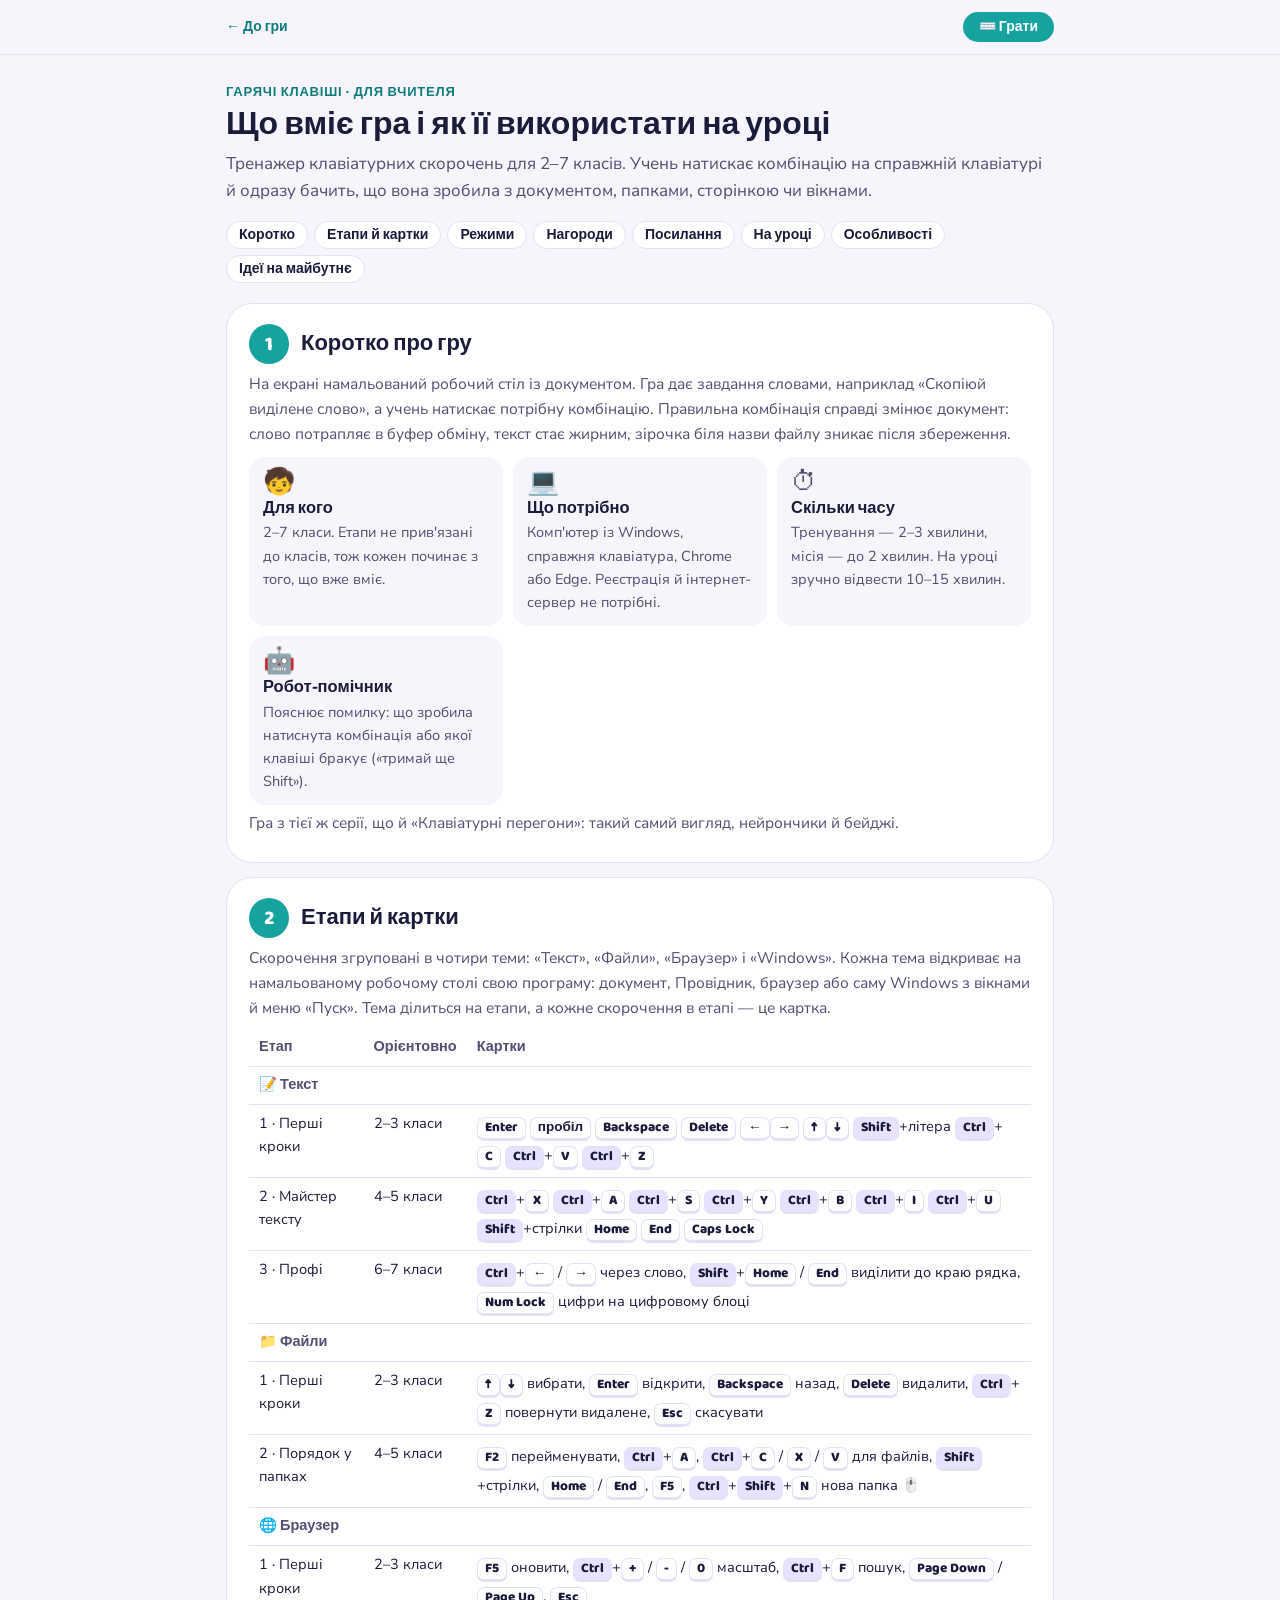
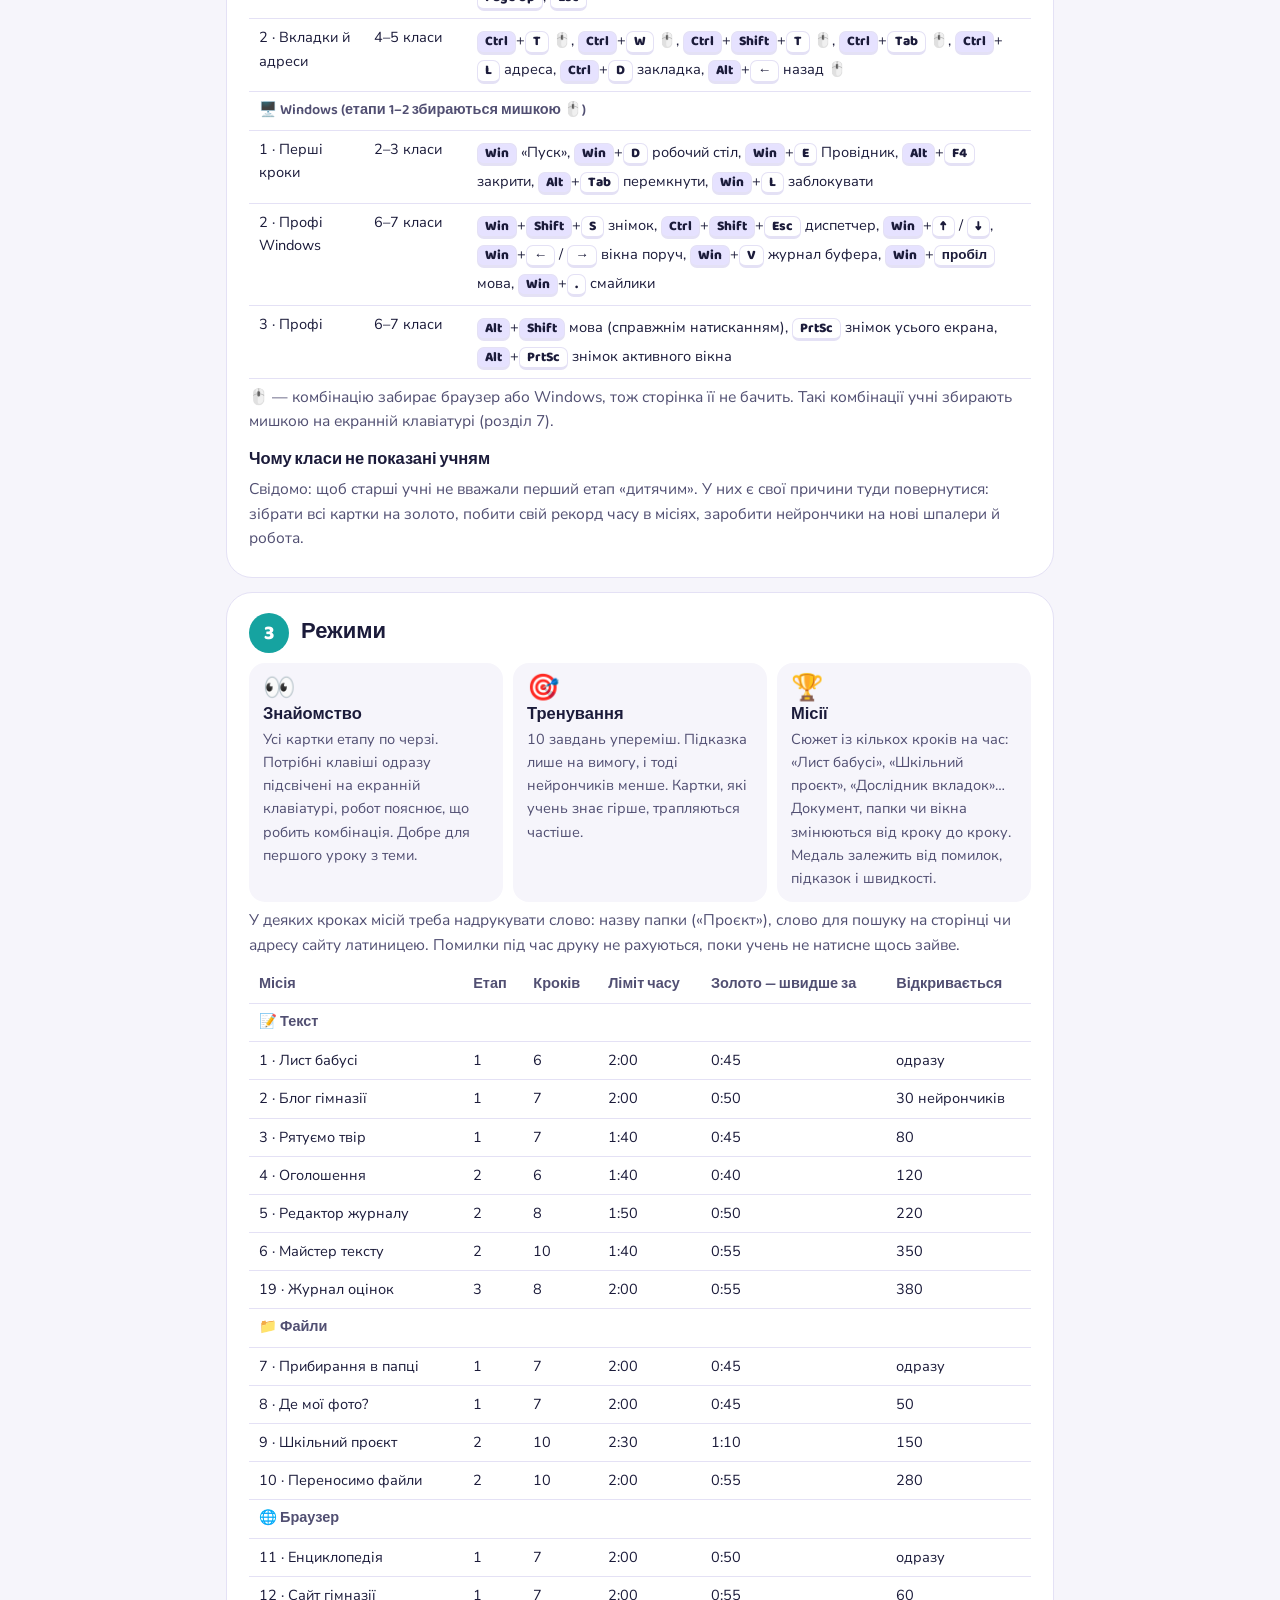
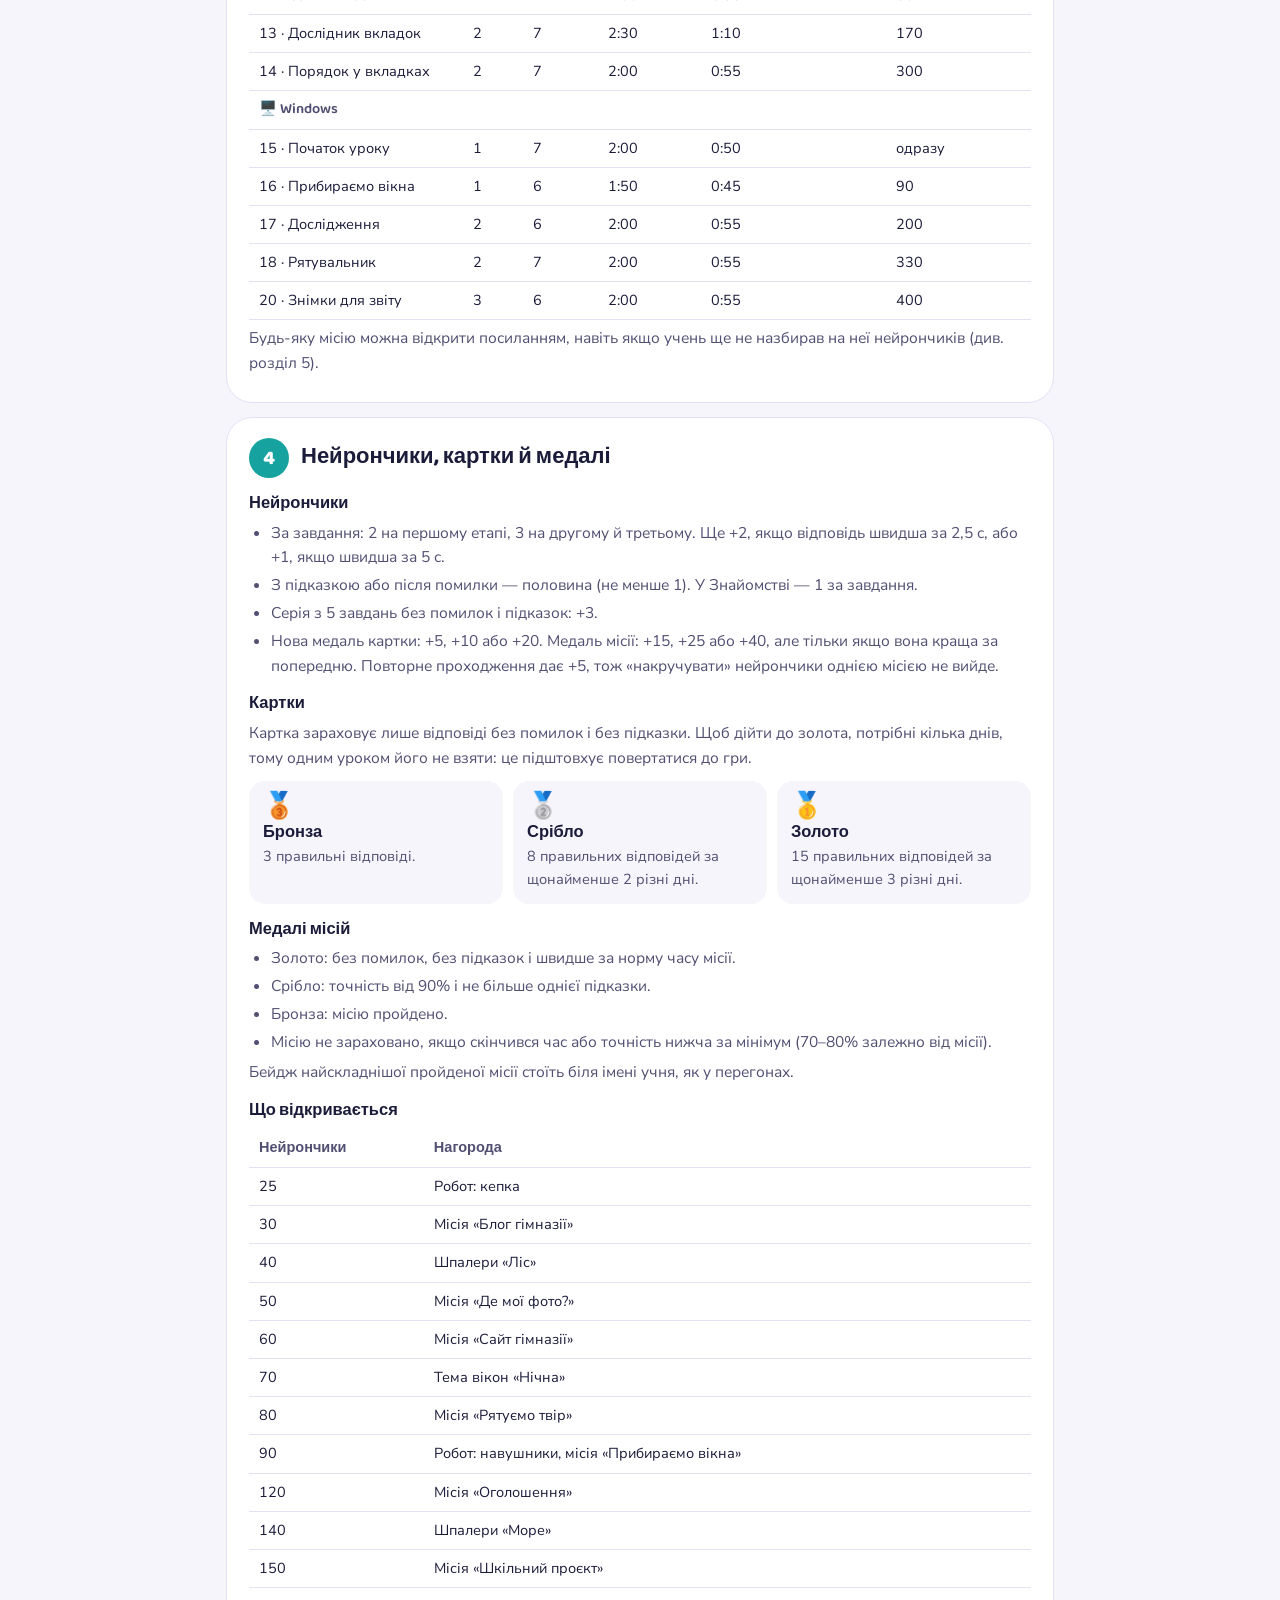
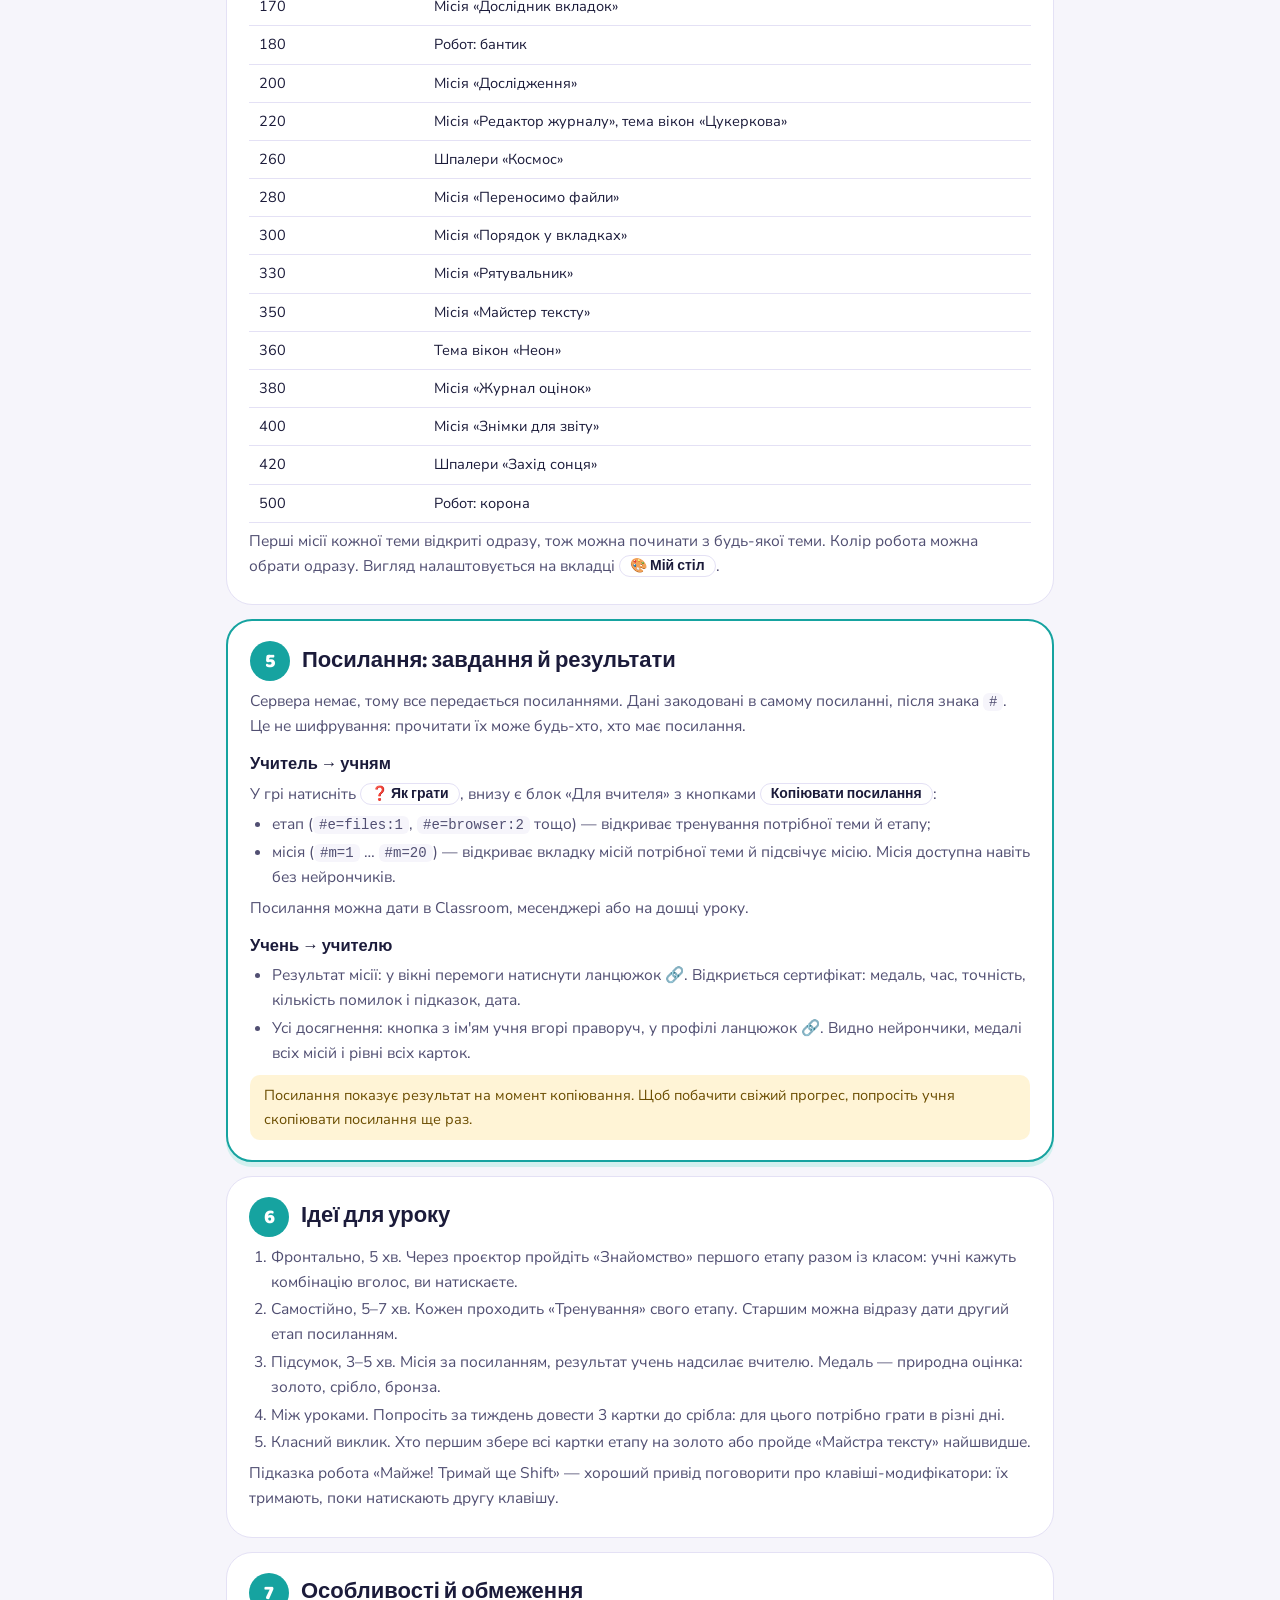
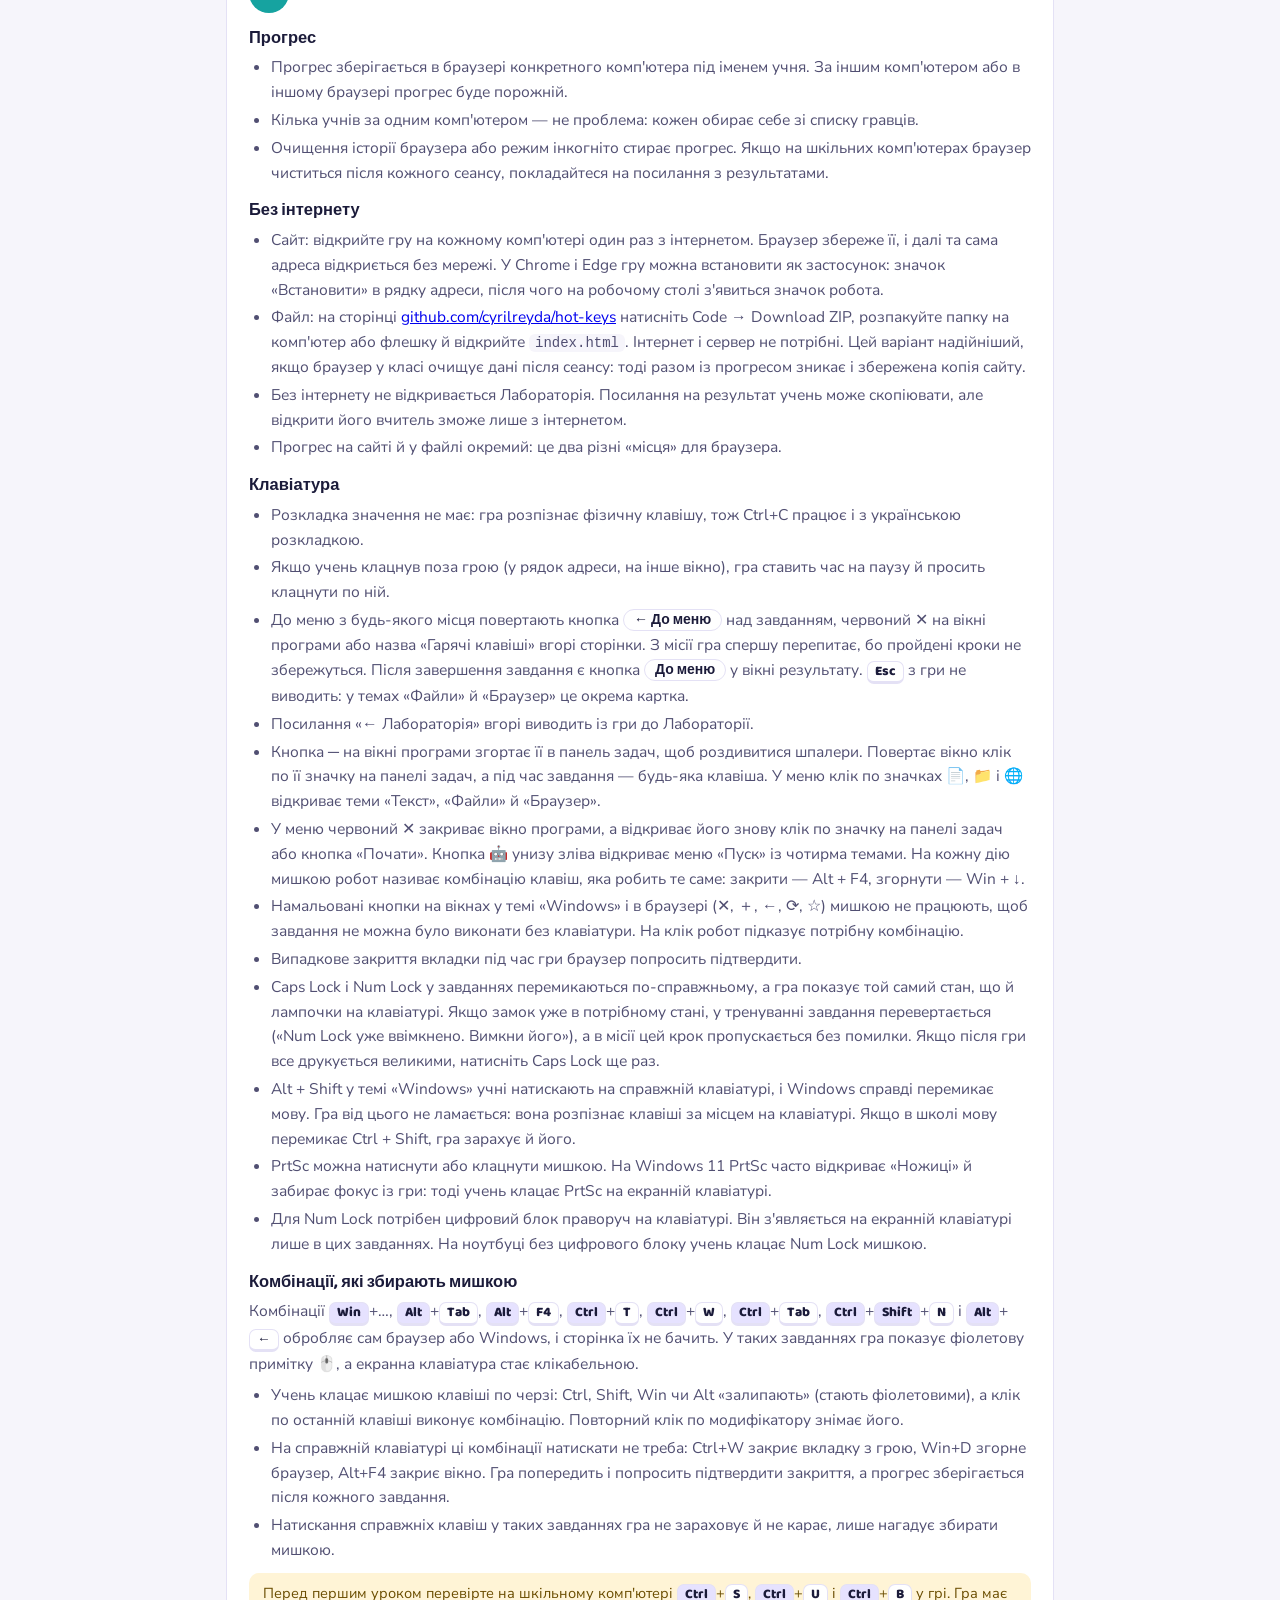
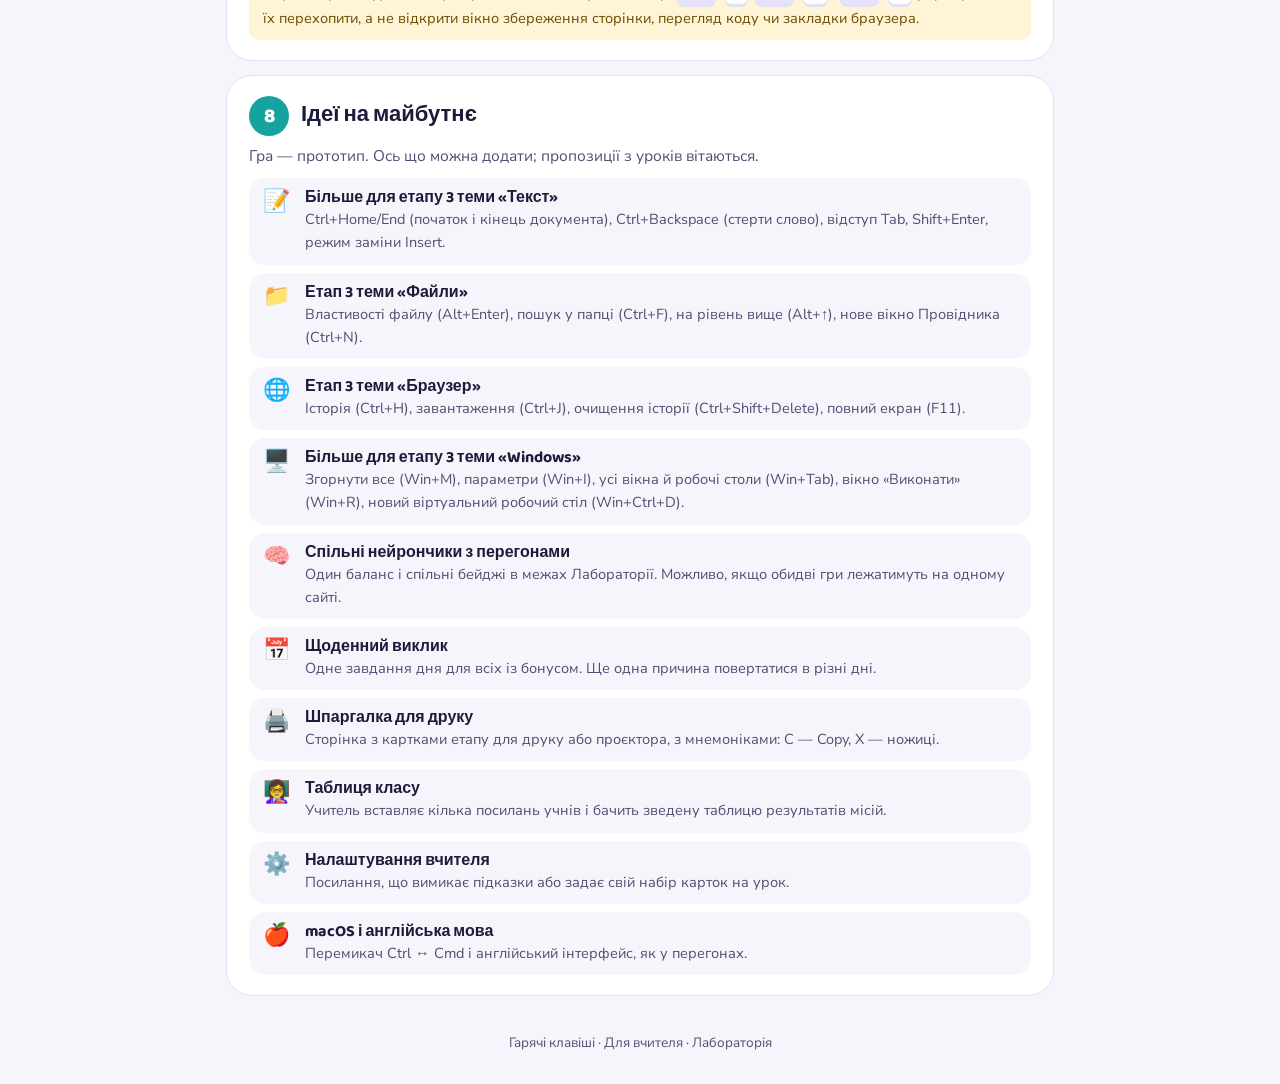
==== commit 288904ea: "Make the game work offline Fonts are now served from fonts/ (SIL OFL), so nothing loads from Google." ====
--- a/guide/index.html
+++ b/guide/index.html
@@ -4,9 +4,9 @@
 <meta charset="UTF-8">
 <meta name="viewport" content="width=device-width, initial-scale=1.0">
 <title>Для вчителя · Гарячі клавіші</title>
-<link rel="preconnect" href="https://fonts.googleapis.com">
-<link rel="preconnect" href="https://fonts.gstatic.com" crossorigin>
-<link href="https://fonts.googleapis.com/css2?family=Baloo+2:wght@500;600;700;800&family=Nunito+Sans:wght@400;600;700;800&display=swap" rel="stylesheet">
+<link rel="stylesheet" href="../fonts/fonts.css">
+<link rel="manifest" href="../manifest.webmanifest">
+<link rel="icon" type="image/png" href="../icons/icon-192.png">
 <style>
   :root{
     --bg:#F6F5FB; --ink:#1B1B3A; --ink-soft:#514F72; --surface:#FFFFFF; --line:#E4E1F5;
@@ -307,6 +307,13 @@
       <li>Кілька учнів за одним комп'ютером — не проблема: кожен обирає себе зі списку гравців.</li>
       <li>Очищення історії браузера або режим інкогніто стирає прогрес. Якщо на шкільних комп'ютерах браузер чиститься після кожного сеансу, покладайтеся на посилання з результатами.</li>
     </ul>
+    <h3>Без інтернету</h3>
+    <ul>
+      <li>Сайт: відкрийте гру на кожному комп'ютері один раз з інтернетом. Браузер збереже її, і далі та сама адреса відкриється без мережі. У Chrome і Edge гру можна встановити як застосунок: значок «Встановити» в рядку адреси, після чого на робочому столі з'явиться значок робота.</li>
+      <li>Файл: на сторінці <a href="https://github.com/cyrilreyda/hot-keys">github.com/cyrilreyda/hot-keys</a> натисніть Code → Download ZIP, розпакуйте папку на комп'ютер або флешку й відкрийте <code>index.html</code>. Інтернет і сервер не потрібні. Цей варіант надійніший, якщо браузер у класі очищує дані після сеансу: тоді разом із прогресом зникає і збережена копія сайту.</li>
+      <li>Без інтернету не відкривається Лабораторія. Посилання на результат учень може скопіювати, але відкрити його вчитель зможе лише з інтернетом.</li>
+      <li>Прогрес на сайті й у файлі окремий: це два різні «місця» для браузера.</li>
+    </ul>
     <h3>Клавіатура</h3>
     <ul>
       <li>Розкладка значення не має: гра розпізнає фізичну клавішу, тож Ctrl+C працює і з українською розкладкою.</li>
@@ -353,5 +360,9 @@
   <footer>Гарячі клавіші · Для вчителя · Лабораторія</footer>
 </main>
 
+<script>
+  // Офлайн-режим: той самий службовий скрипт, що й у грі
+  if('serviceWorker' in navigator && /^https?:$/.test(location.protocol)) navigator.serviceWorker.register('../sw.js', { scope:'../' }).catch(()=>{});
+</script>
 </body>
 </html>
--- a/fonts/fonts.css
+++ b/fonts/fonts.css
@@ -0,0 +1,18 @@
+/* Шрифти лежать поруч, щоб гра виглядала так само й без інтернету.
+   Baloo 2 у Google Fonts не має кирилиці: українські літери в заголовках показує системний шрифт, як і в онлайн-версії.
+   Ліцензія обох шрифтів — SIL Open Font License 1.1 (OFL-*.txt). */
+@font-face{
+  font-family:'Baloo 2'; font-style:normal; font-weight:500 800; font-display:swap;
+  src:url(baloo2-latin.woff2) format('woff2');
+  unicode-range:U+0000-00FF, U+0131, U+0152-0153, U+02BB-02BC, U+02C6, U+02DA, U+02DC, U+0304, U+0308, U+0329, U+2000-206F, U+20AC, U+2122, U+2191, U+2193, U+2212, U+2215, U+FEFF, U+FFFD;
+}
+@font-face{
+  font-family:'Nunito Sans'; font-style:normal; font-weight:400 800; font-display:swap;
+  src:url(nunitosans-cyrillic.woff2) format('woff2');
+  unicode-range:U+0301, U+0400-045F, U+0490-0491, U+04B0-04B1, U+2116;
+}
+@font-face{
+  font-family:'Nunito Sans'; font-style:normal; font-weight:400 800; font-display:swap;
+  src:url(nunitosans-latin.woff2) format('woff2');
+  unicode-range:U+0000-00FF, U+0131, U+0152-0153, U+02BB-02BC, U+02C6, U+02DA, U+02DC, U+0304, U+0308, U+0329, U+2000-206F, U+20AC, U+2122, U+2191, U+2193, U+2212, U+2215, U+FEFF, U+FFFD;
+}
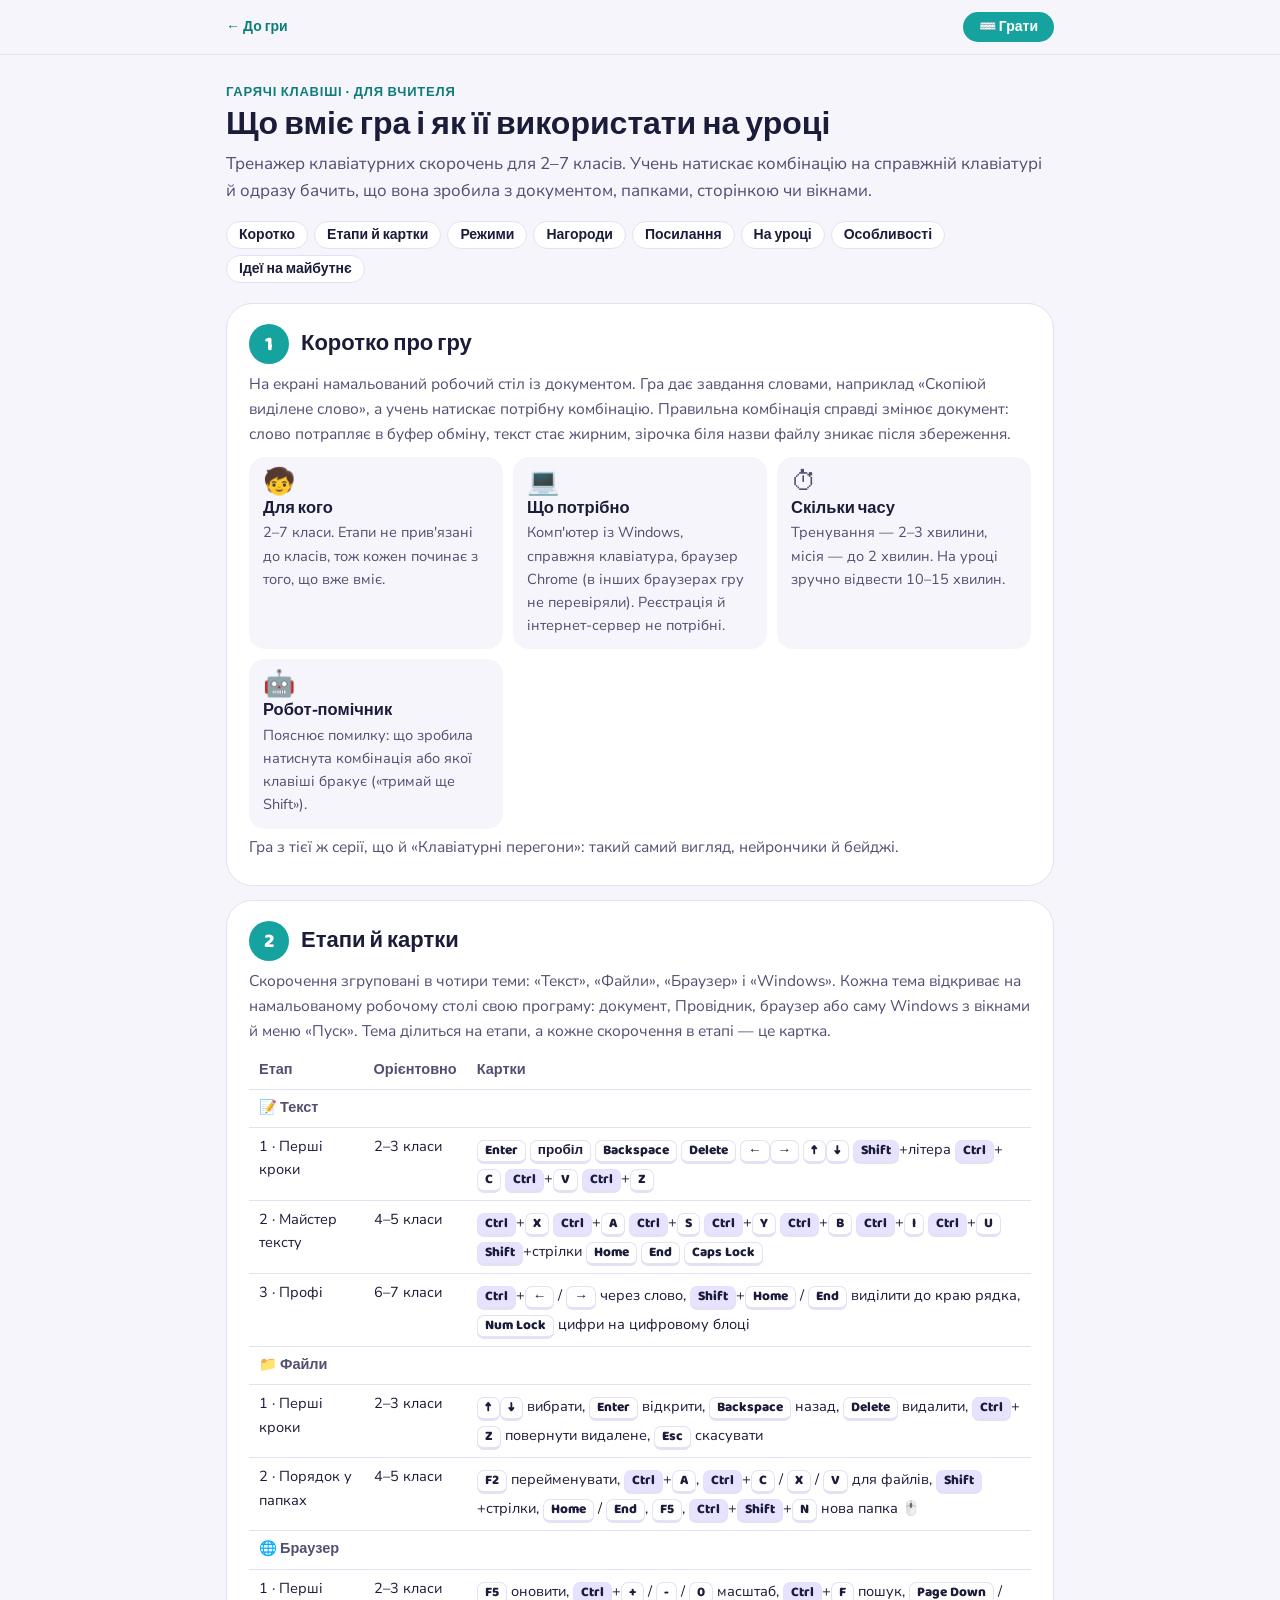
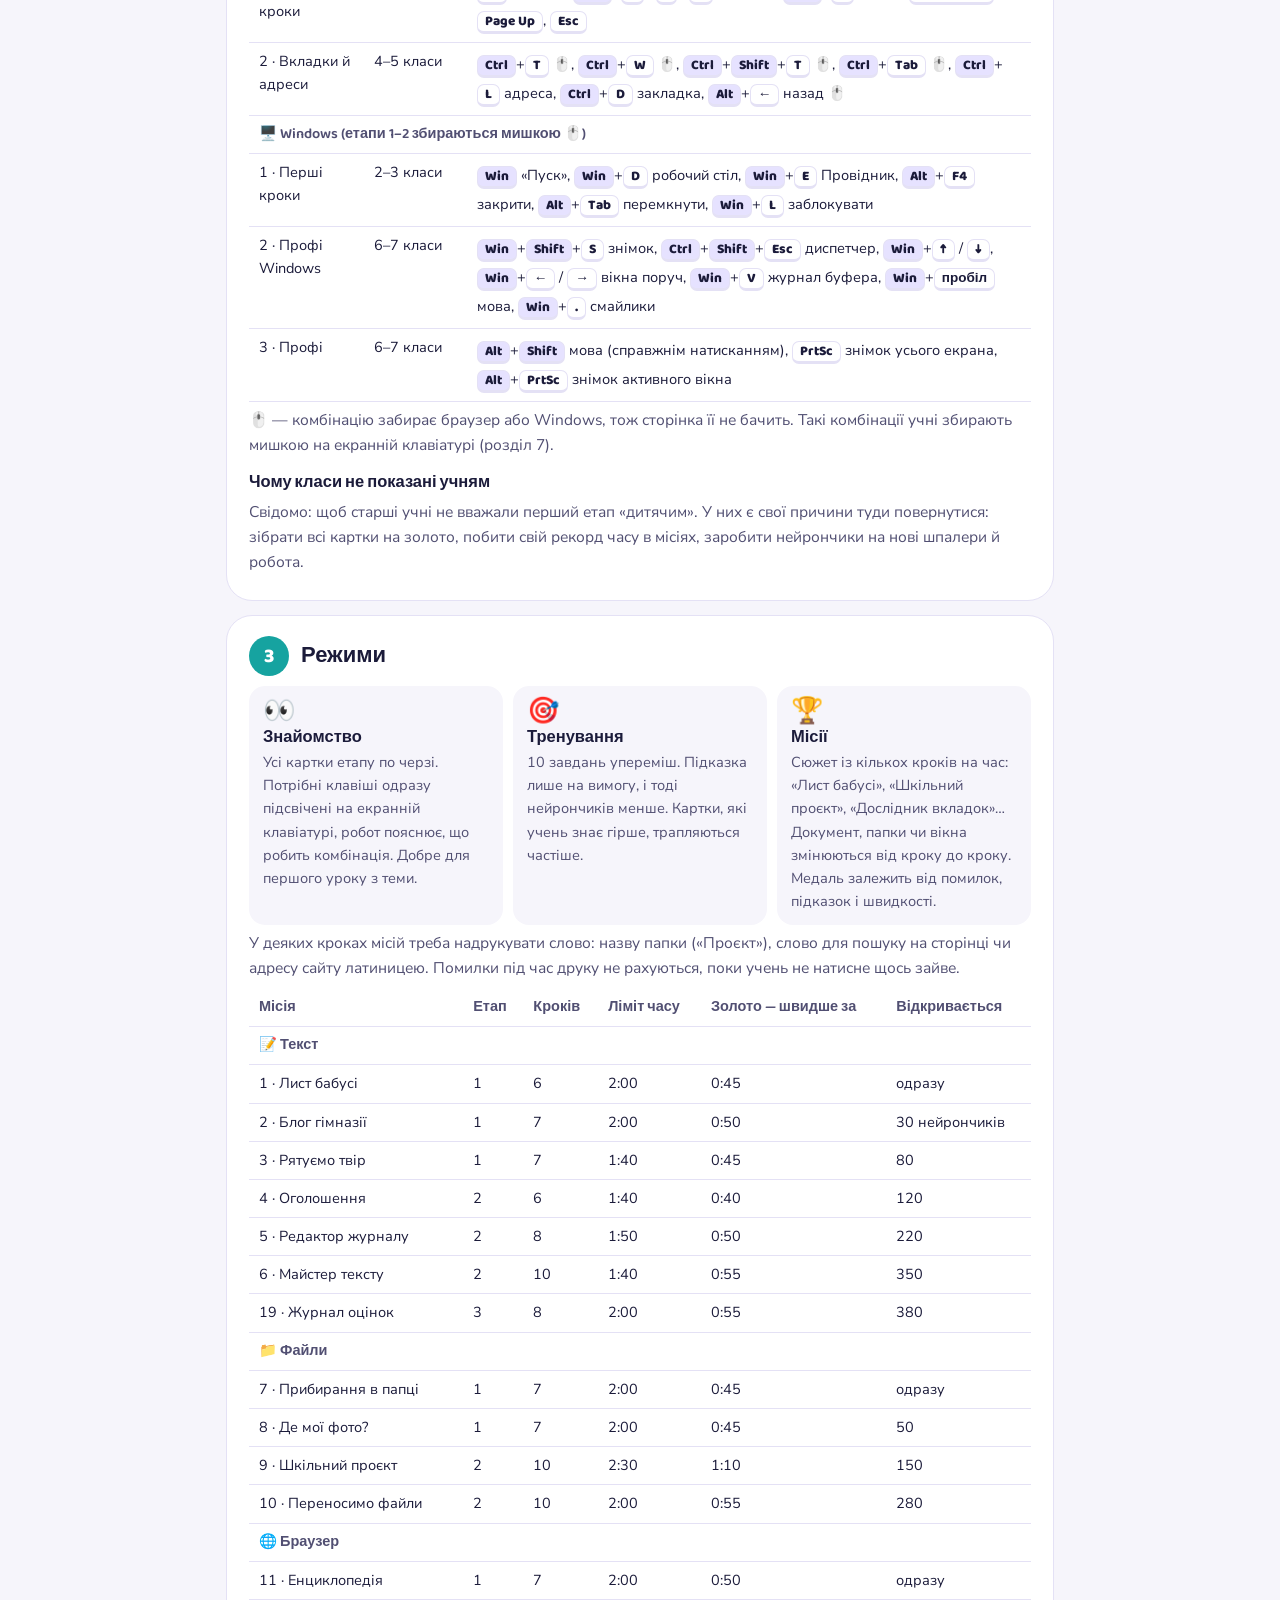
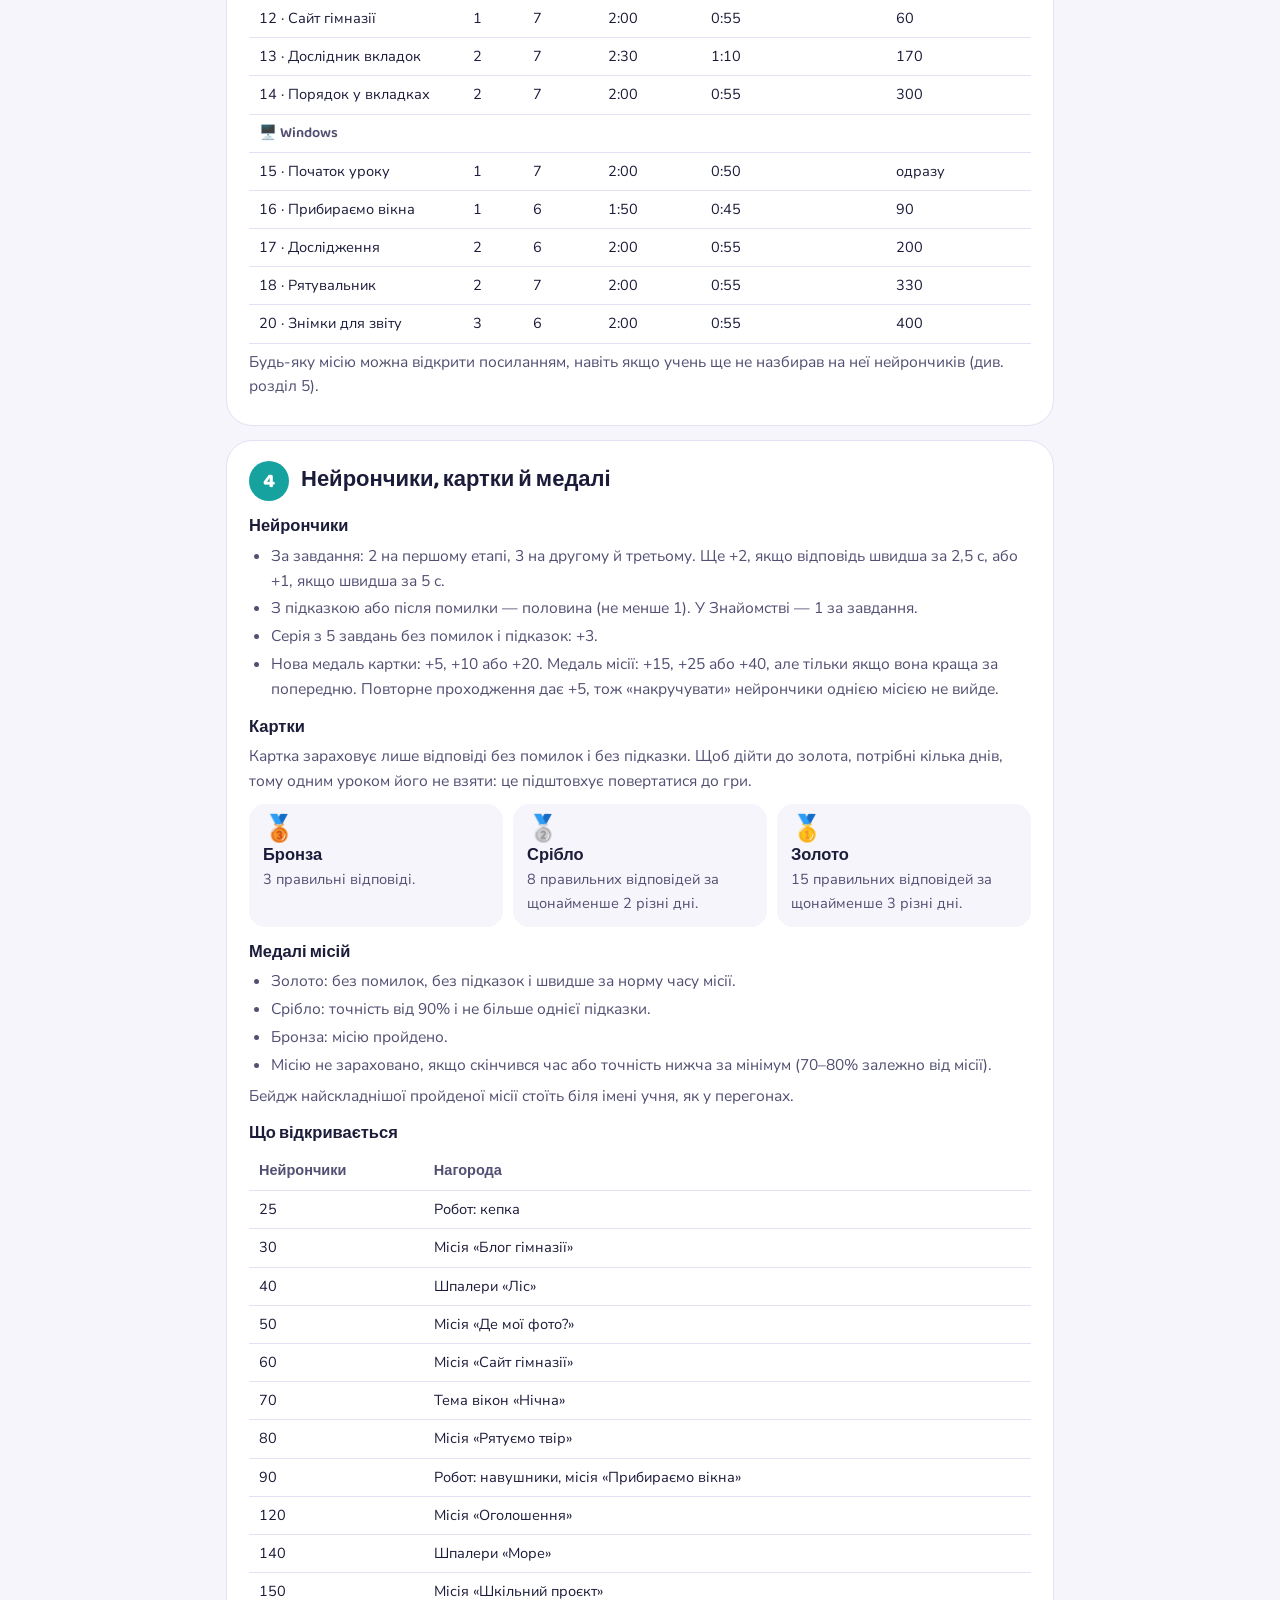
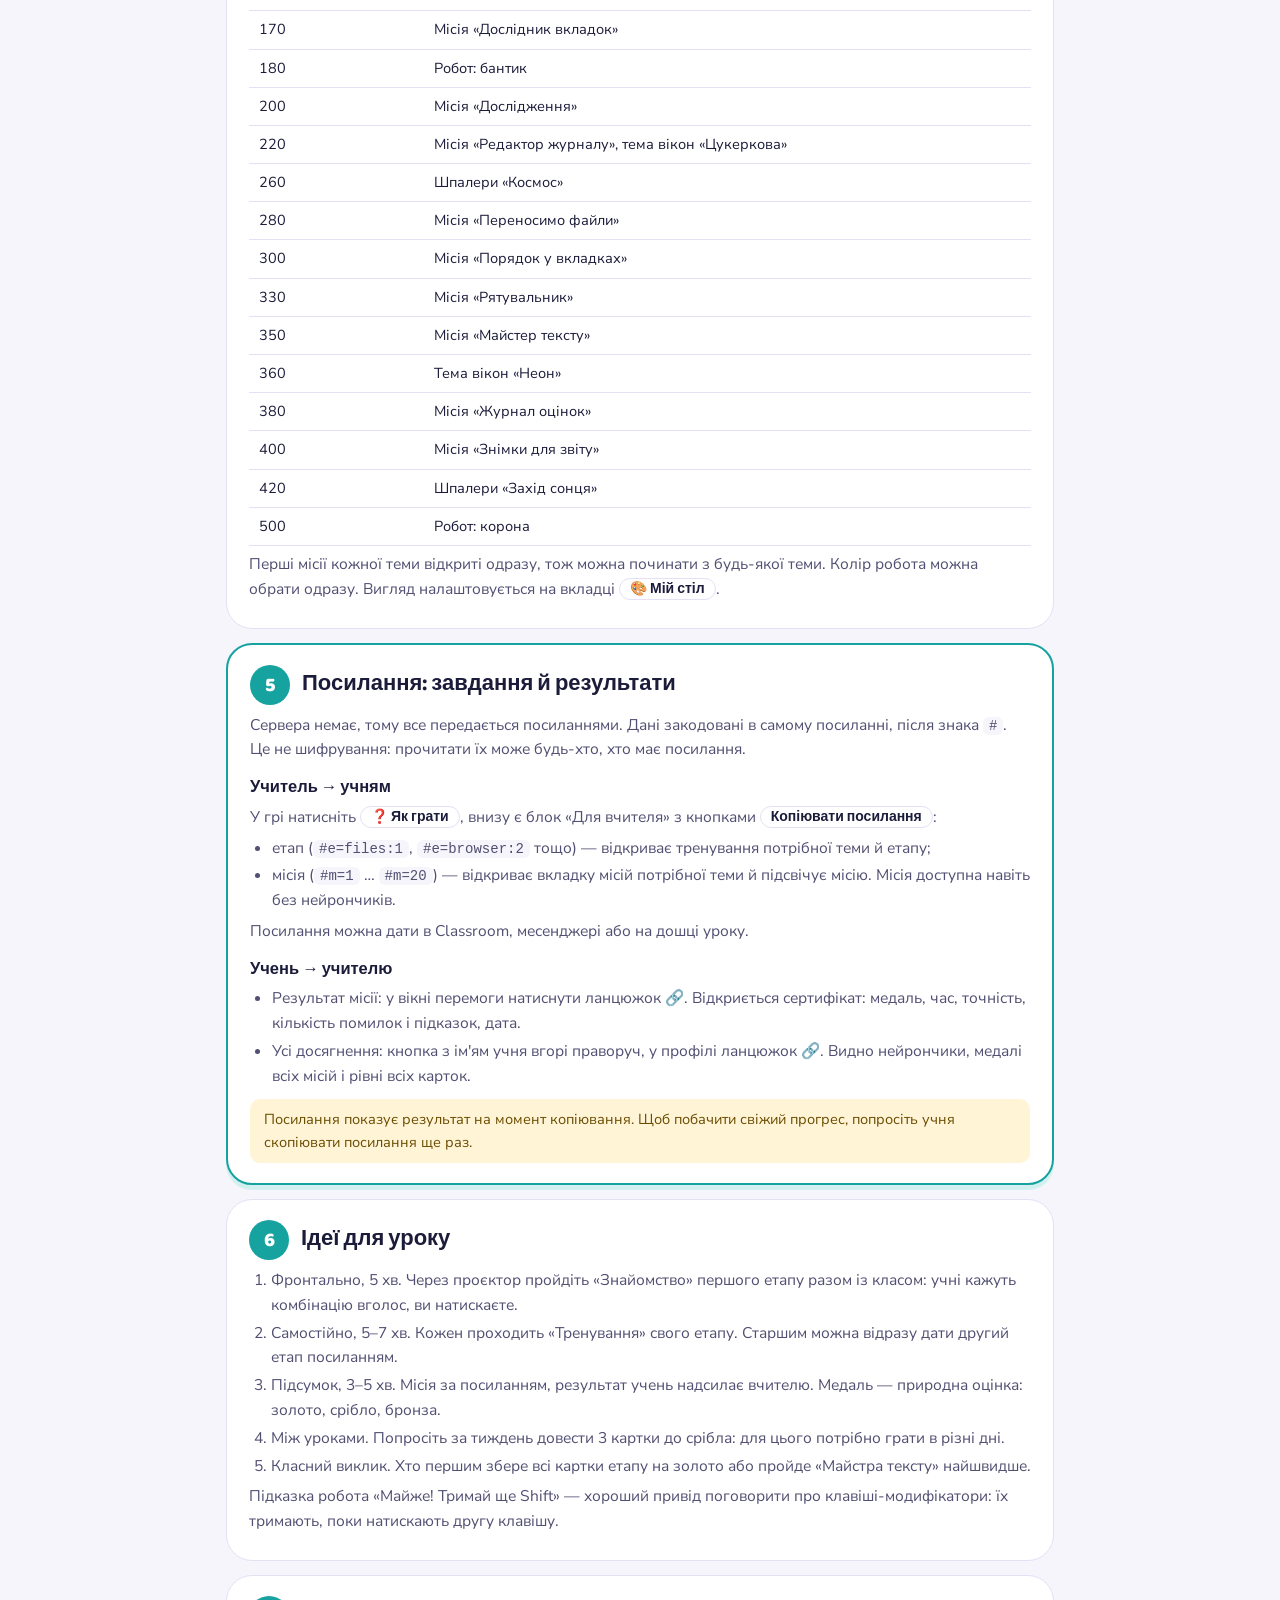
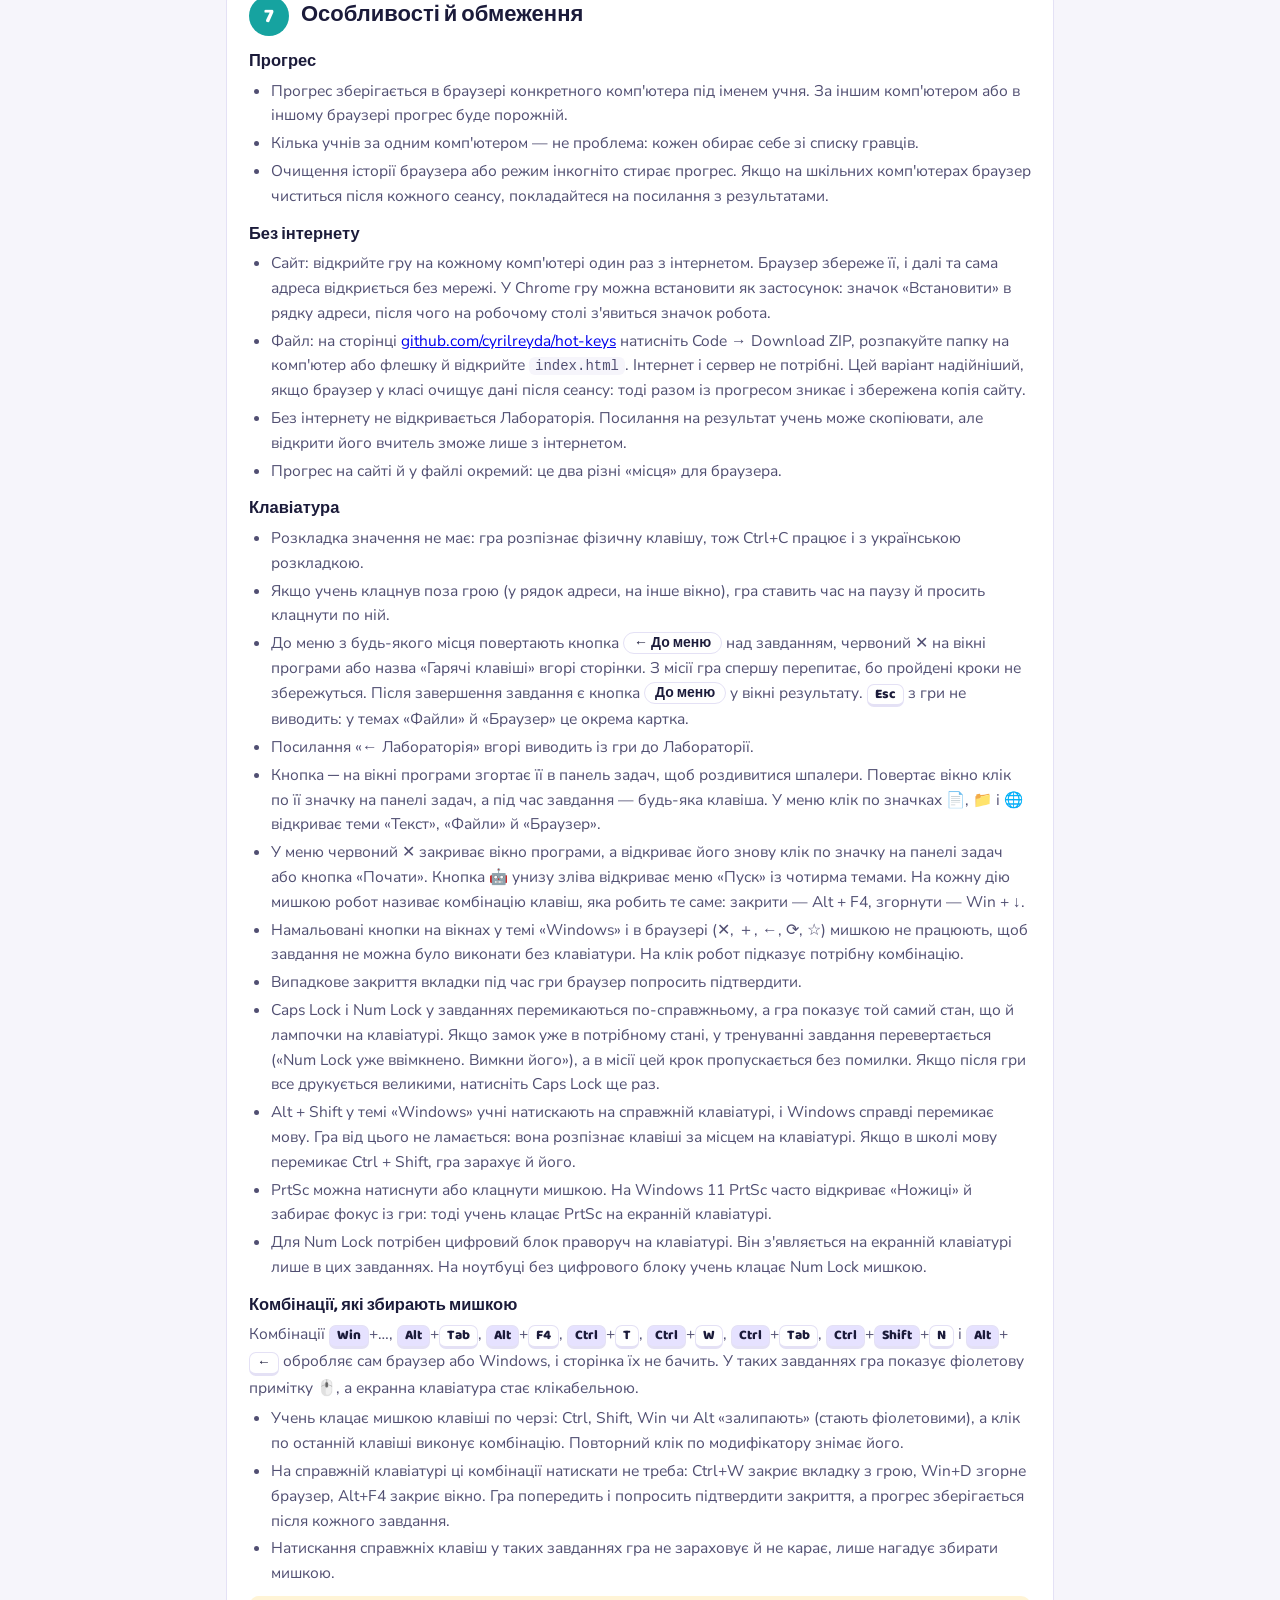
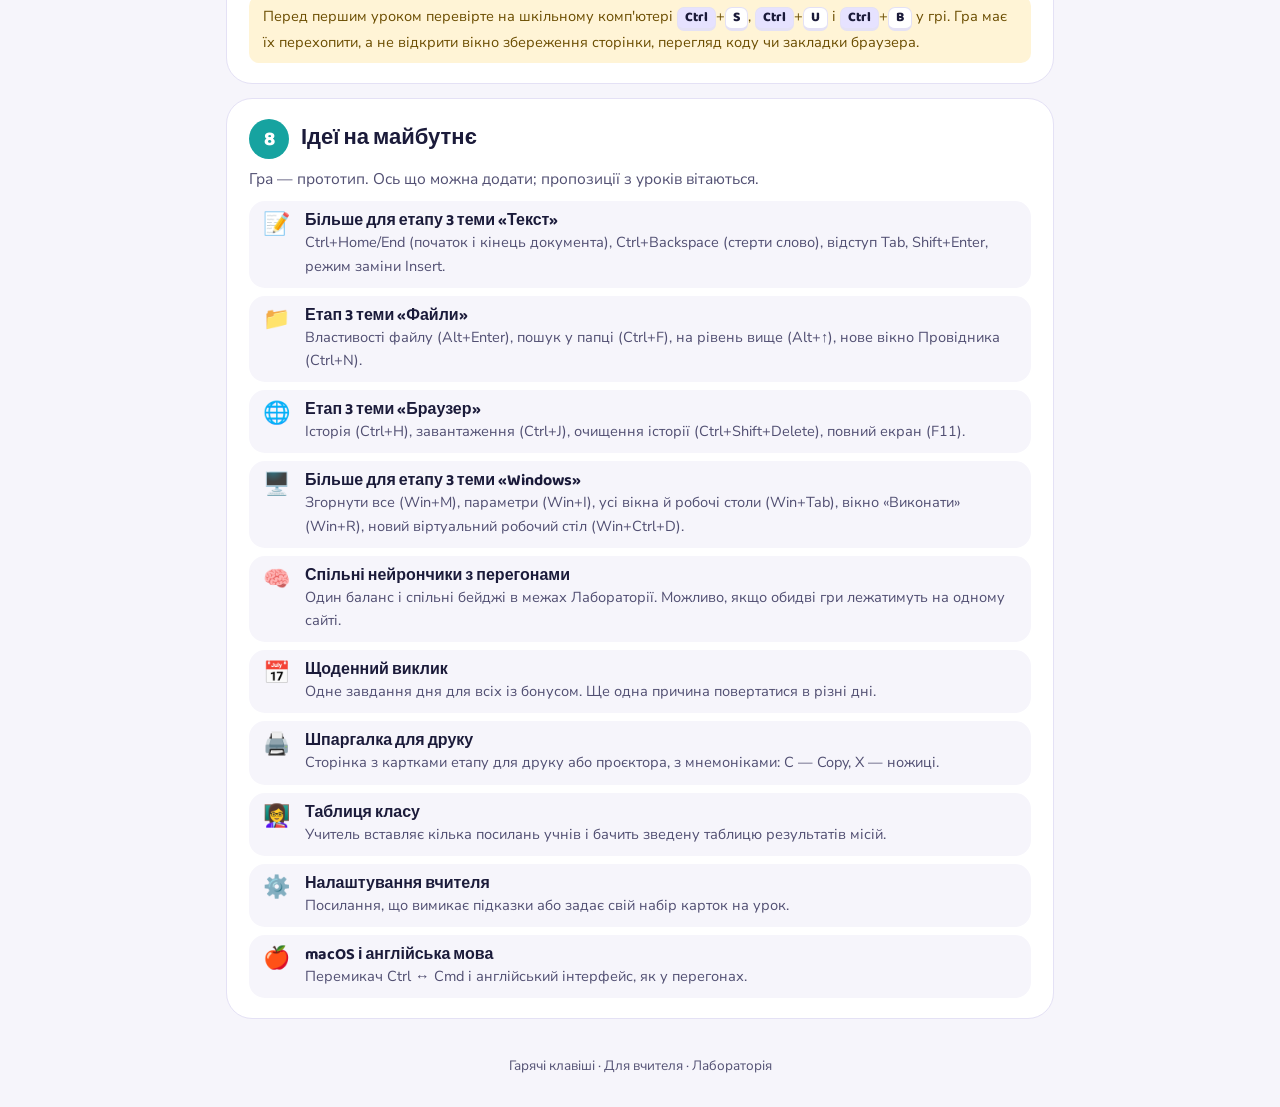
==== commit 0898675c: "State that the game targets Chrome only Co-Authored-By: Claude Opus 5.5 <noreply@anthropic.com>" ====
--- a/guide/index.html
+++ b/guide/index.html
@@ -110,7 +110,7 @@
     <p>На екрані намальований робочий стіл із документом. Гра дає завдання словами, наприклад «Скопіюй виділене слово», а учень натискає потрібну комбінацію. Правильна комбінація справді змінює документ: слово потрапляє в буфер обміну, текст стає жирним, зірочка біля назви файлу зникає після збереження.</p>
     <div class="grid">
       <div class="tile"><div class="big">🧒</div><h3>Для кого</h3>2–7 класи. Етапи не прив'язані до класів, тож кожен починає з того, що вже вміє.</div>
-      <div class="tile"><div class="big">💻</div><h3>Що потрібно</h3>Комп'ютер із Windows, справжня клавіатура, Chrome або Edge. Реєстрація й інтернет-сервер не потрібні.</div>
+      <div class="tile"><div class="big">💻</div><h3>Що потрібно</h3>Комп'ютер із Windows, справжня клавіатура, браузер Chrome (в інших браузерах гру не перевіряли). Реєстрація й інтернет-сервер не потрібні.</div>
       <div class="tile"><div class="big">⏱</div><h3>Скільки часу</h3>Тренування — 2–3 хвилини, місія — до 2 хвилин. На уроці зручно відвести 10–15 хвилин.</div>
       <div class="tile"><div class="big">🤖</div><h3>Робот-помічник</h3>Пояснює помилку: що зробила натиснута комбінація або якої клавіші бракує («тримай ще Shift»).</div>
     </div>
@@ -309,7 +309,7 @@
     </ul>
     <h3>Без інтернету</h3>
     <ul>
-      <li>Сайт: відкрийте гру на кожному комп'ютері один раз з інтернетом. Браузер збереже її, і далі та сама адреса відкриється без мережі. У Chrome і Edge гру можна встановити як застосунок: значок «Встановити» в рядку адреси, після чого на робочому столі з'явиться значок робота.</li>
+      <li>Сайт: відкрийте гру на кожному комп'ютері один раз з інтернетом. Браузер збереже її, і далі та сама адреса відкриється без мережі. У Chrome гру можна встановити як застосунок: значок «Встановити» в рядку адреси, після чого на робочому столі з'явиться значок робота.</li>
       <li>Файл: на сторінці <a href="https://github.com/cyrilreyda/hot-keys">github.com/cyrilreyda/hot-keys</a> натисніть Code → Download ZIP, розпакуйте папку на комп'ютер або флешку й відкрийте <code>index.html</code>. Інтернет і сервер не потрібні. Цей варіант надійніший, якщо браузер у класі очищує дані після сеансу: тоді разом із прогресом зникає і збережена копія сайту.</li>
       <li>Без інтернету не відкривається Лабораторія. Посилання на результат учень може скопіювати, але відкрити його вчитель зможе лише з інтернетом.</li>
       <li>Прогрес на сайті й у файлі окремий: це два різні «місця» для браузера.</li>
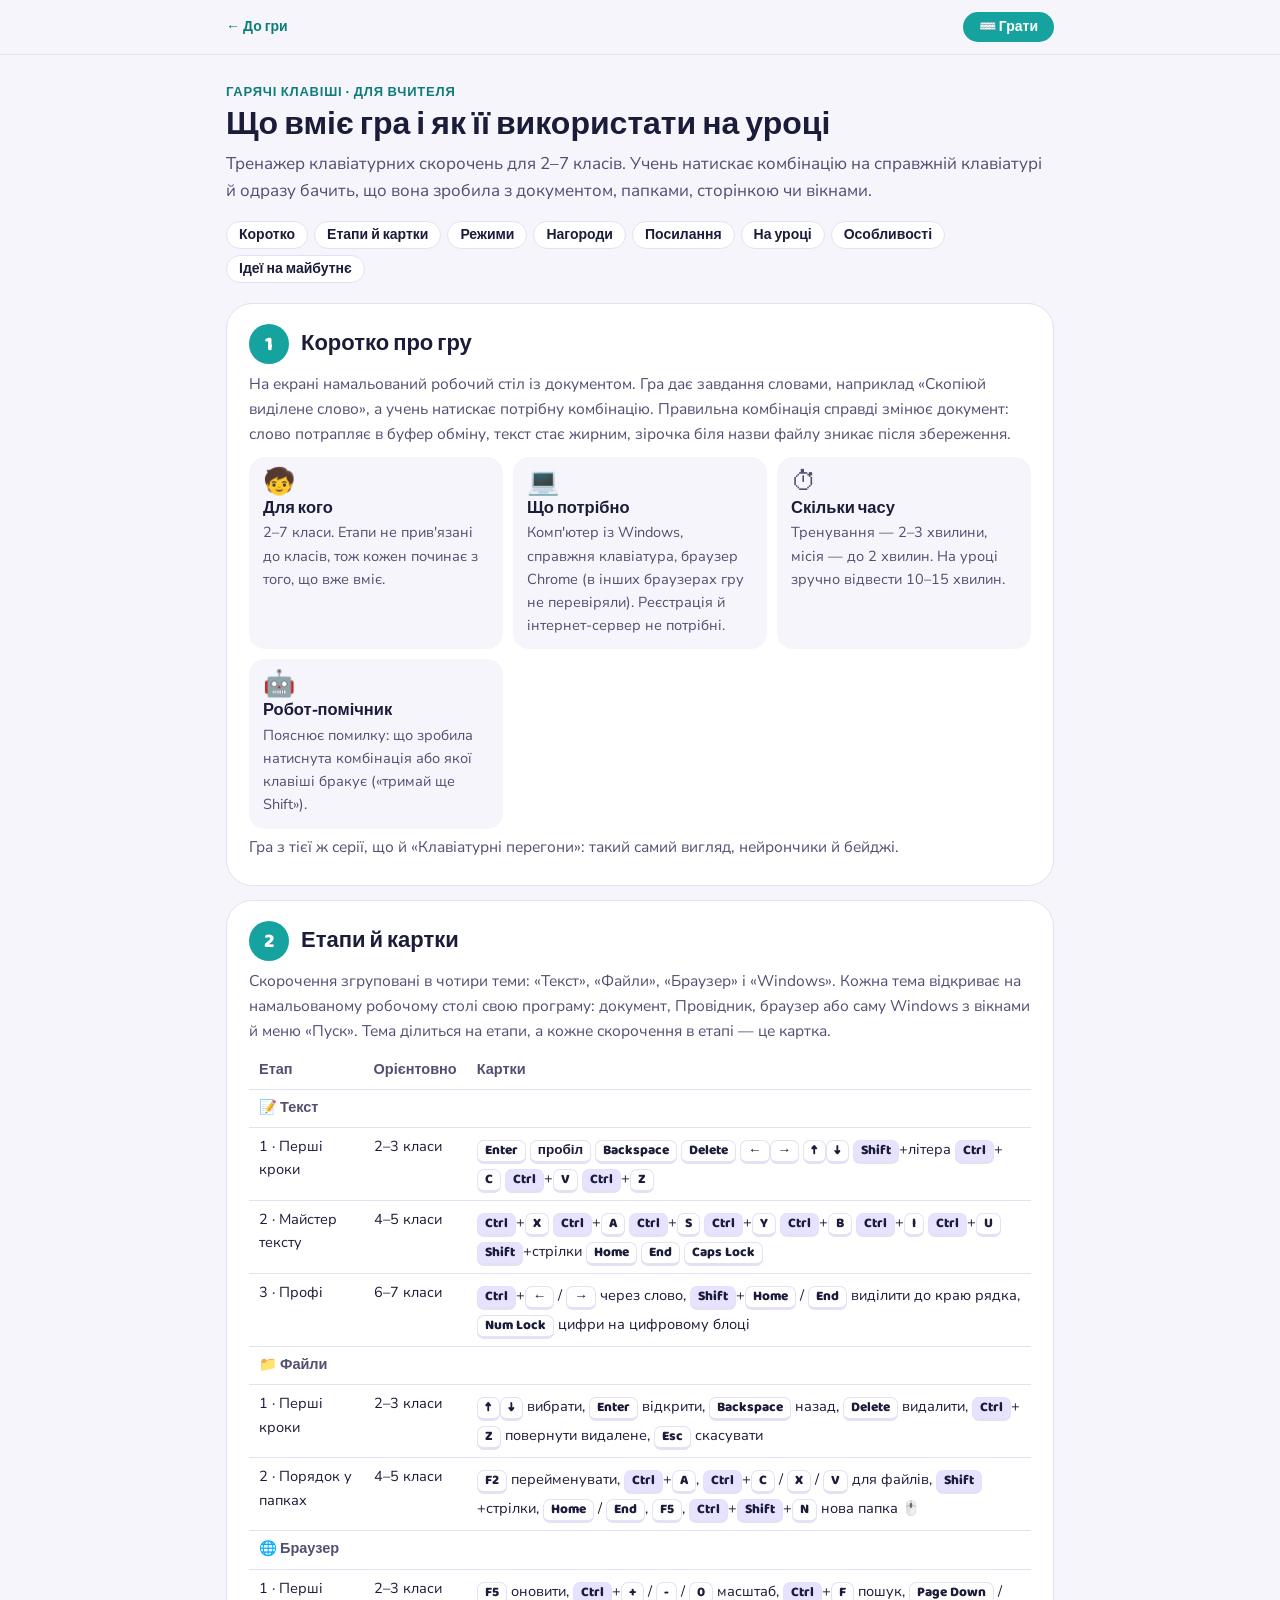
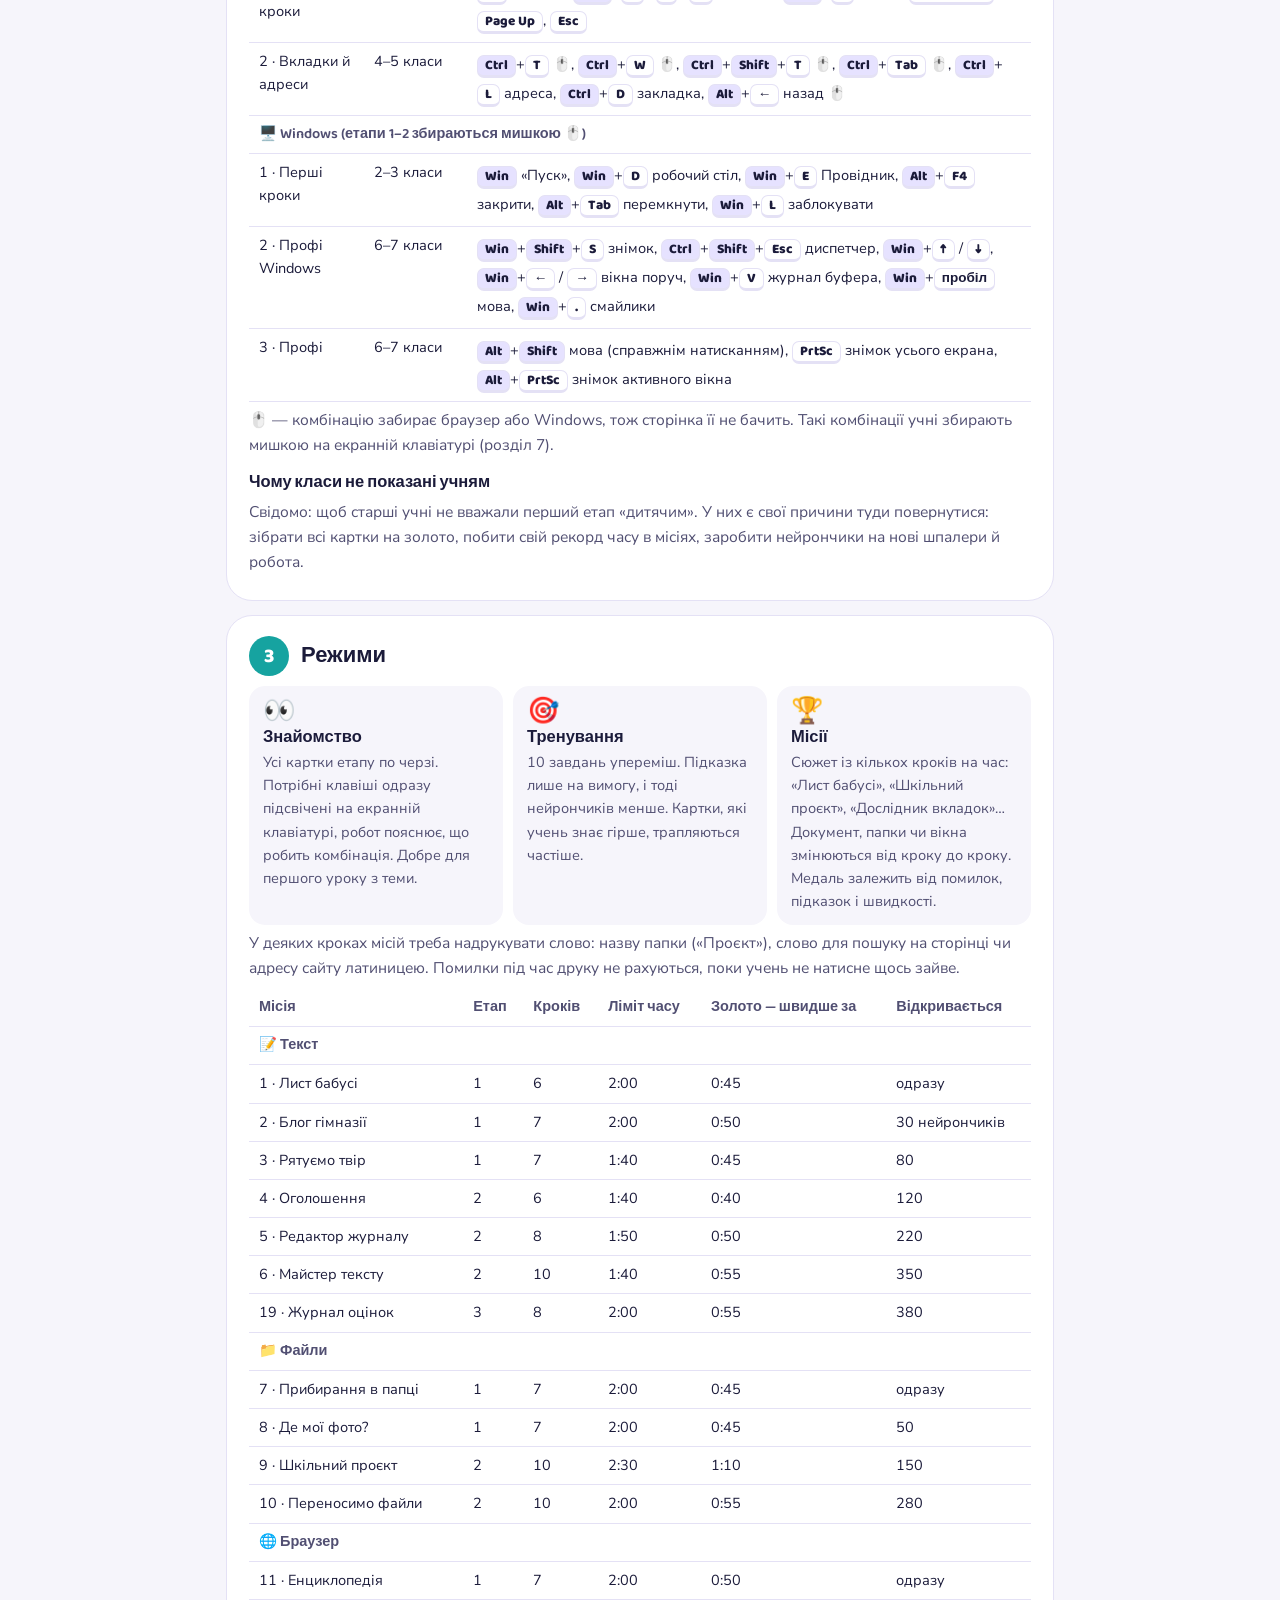
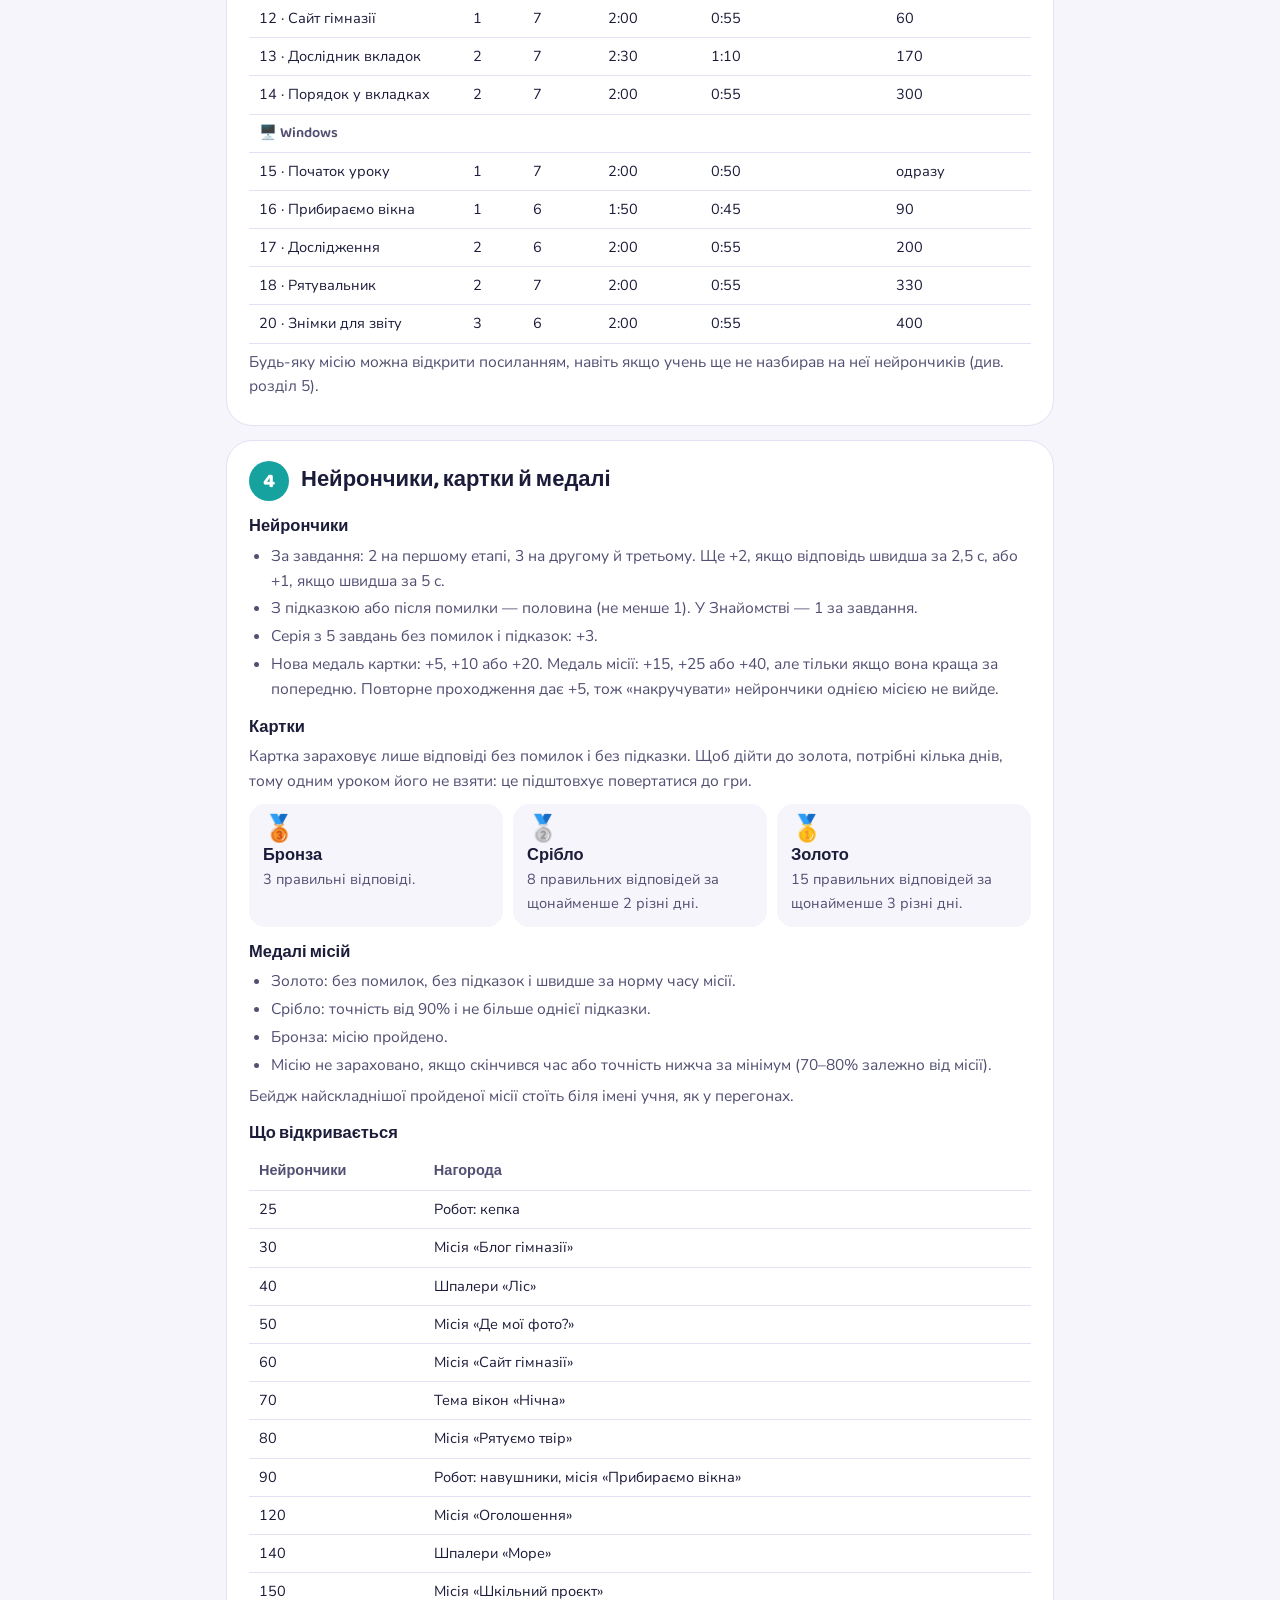
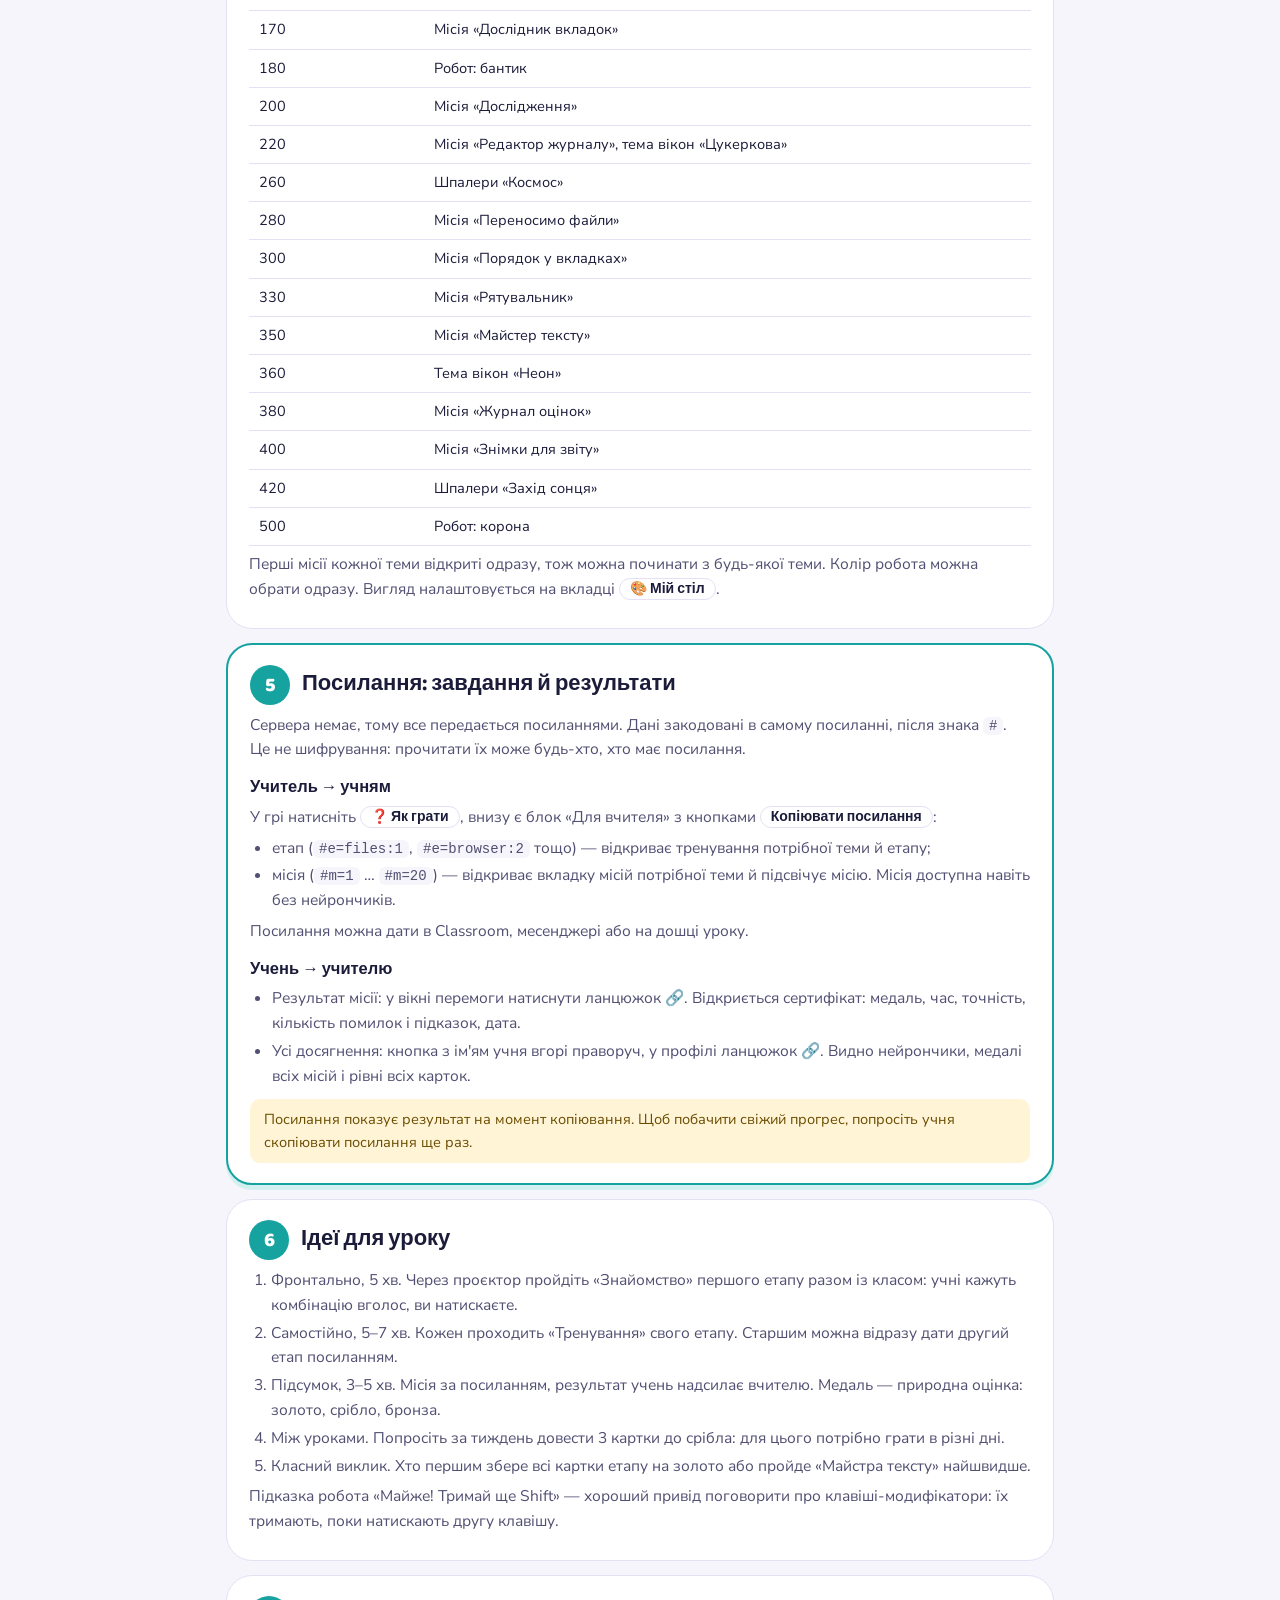
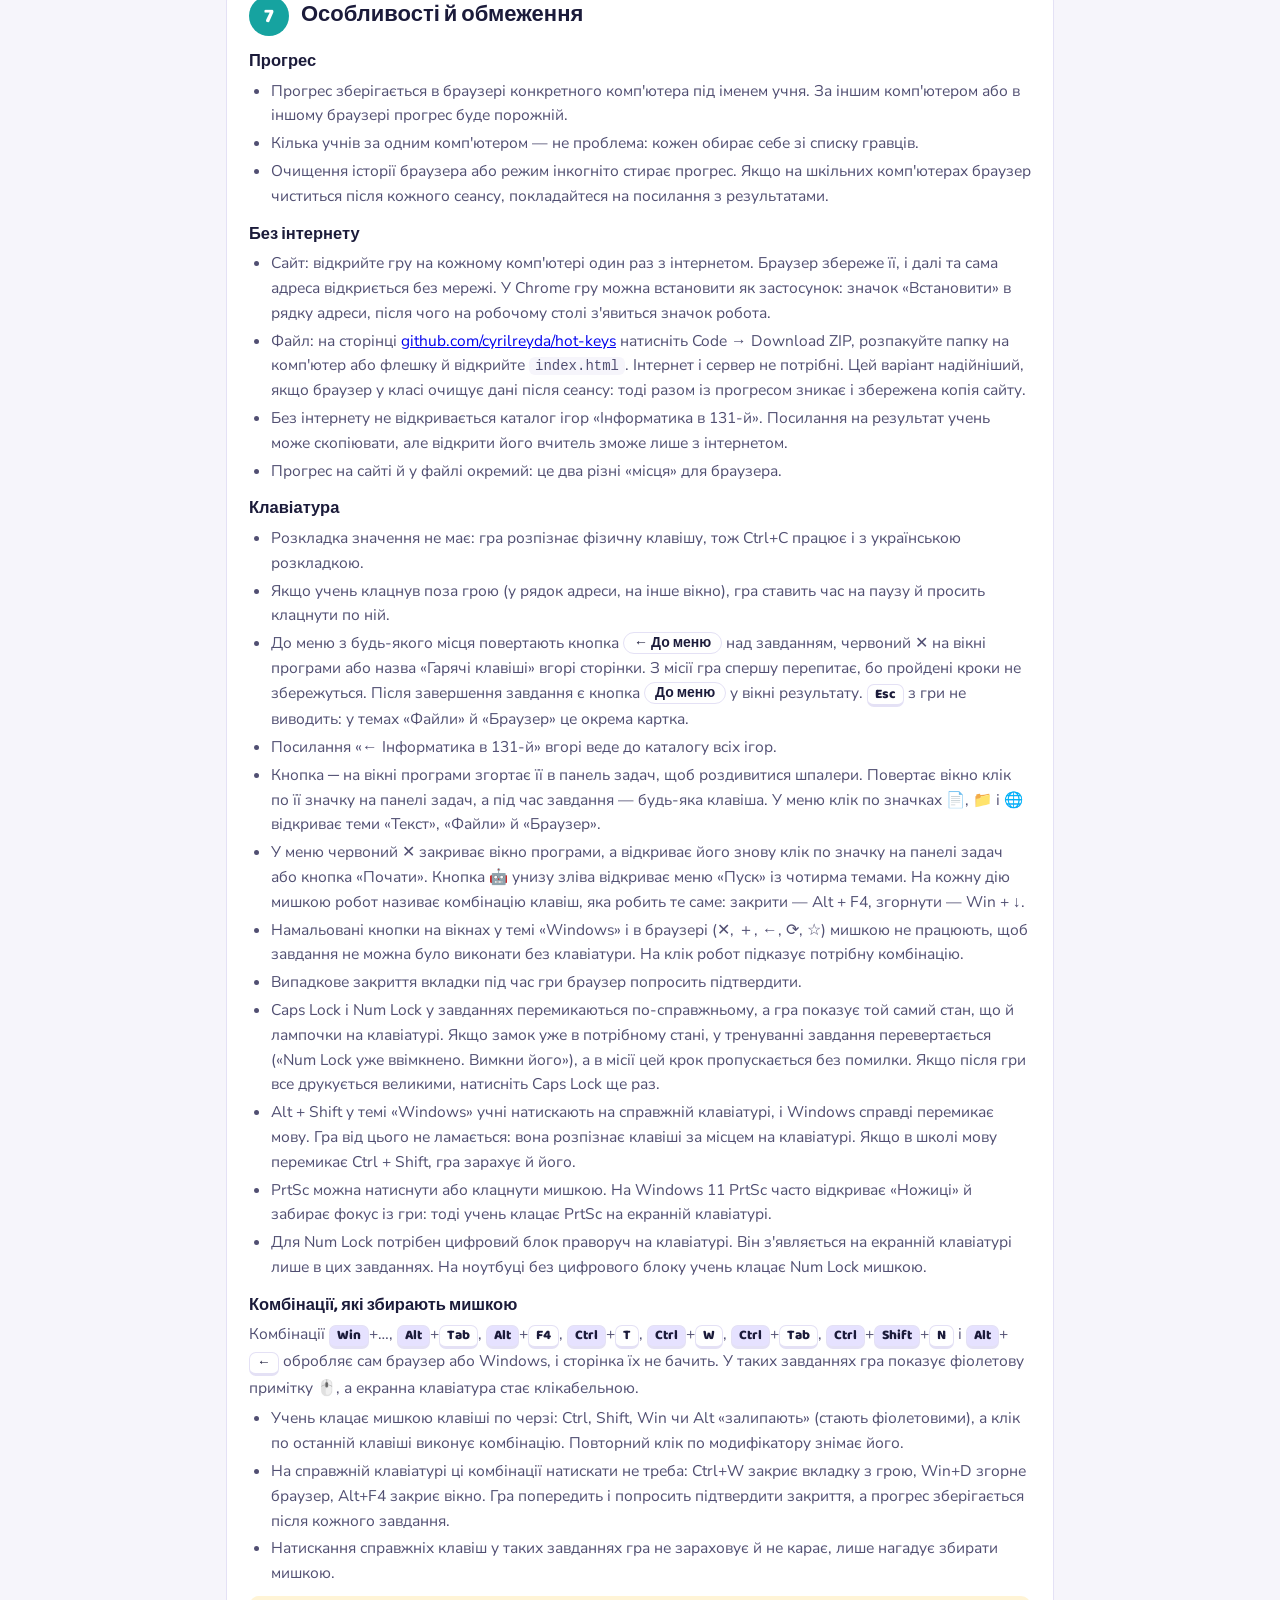
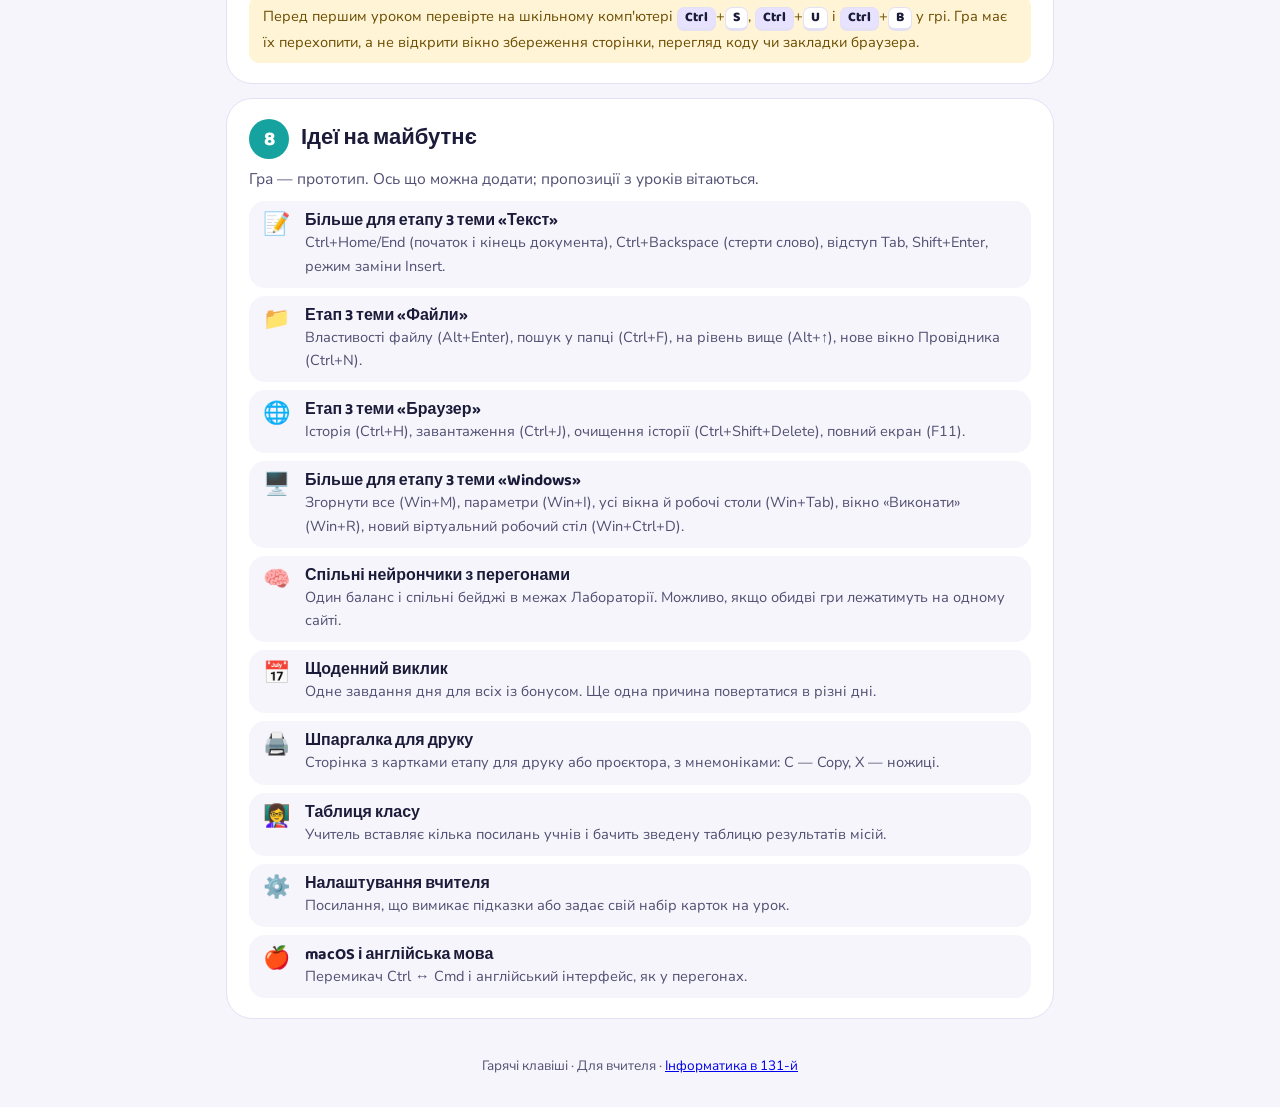
==== commit 6589f9cf: "Point the header link to the game catalog The top-left link now reads "Інформатика в 131-й" and open" ====
--- a/guide/index.html
+++ b/guide/index.html
@@ -311,7 +311,7 @@
     <ul>
       <li>Сайт: відкрийте гру на кожному комп'ютері один раз з інтернетом. Браузер збереже її, і далі та сама адреса відкриється без мережі. У Chrome гру можна встановити як застосунок: значок «Встановити» в рядку адреси, після чого на робочому столі з'явиться значок робота.</li>
       <li>Файл: на сторінці <a href="https://github.com/cyrilreyda/hot-keys">github.com/cyrilreyda/hot-keys</a> натисніть Code → Download ZIP, розпакуйте папку на комп'ютер або флешку й відкрийте <code>index.html</code>. Інтернет і сервер не потрібні. Цей варіант надійніший, якщо браузер у класі очищує дані після сеансу: тоді разом із прогресом зникає і збережена копія сайту.</li>
-      <li>Без інтернету не відкривається Лабораторія. Посилання на результат учень може скопіювати, але відкрити його вчитель зможе лише з інтернетом.</li>
+      <li>Без інтернету не відкривається каталог ігор «Інформатика в 131-й». Посилання на результат учень може скопіювати, але відкрити його вчитель зможе лише з інтернетом.</li>
       <li>Прогрес на сайті й у файлі окремий: це два різні «місця» для браузера.</li>
     </ul>
     <h3>Клавіатура</h3>
@@ -319,7 +319,7 @@
       <li>Розкладка значення не має: гра розпізнає фізичну клавішу, тож Ctrl+C працює і з українською розкладкою.</li>
       <li>Якщо учень клацнув поза грою (у рядок адреси, на інше вікно), гра ставить час на паузу й просить клацнути по ній.</li>
       <li>До меню з будь-якого місця повертають кнопка <span class="ui">← До меню</span> над завданням, червоний ✕ на вікні програми або назва «Гарячі клавіші» вгорі сторінки. З місії гра спершу перепитає, бо пройдені кроки не збережуться. Після завершення завдання є кнопка <span class="ui">До меню</span> у вікні результату. <span class="kbd">Esc</span> з гри не виводить: у темах «Файли» й «Браузер» це окрема картка.</li>
-      <li>Посилання «← Лабораторія» вгорі виводить із гри до Лабораторії.</li>
+      <li>Посилання «← Інформатика в 131-й» вгорі веде до каталогу всіх ігор.</li>
       <li>Кнопка ─ на вікні програми згортає її в панель задач, щоб роздивитися шпалери. Повертає вікно клік по її значку на панелі задач, а під час завдання — будь-яка клавіша. У меню клік по значках 📄, 📁 і 🌐 відкриває теми «Текст», «Файли» й «Браузер».</li>
       <li>У меню червоний ✕ закриває вікно програми, а відкриває його знову клік по значку на панелі задач або кнопка «Почати». Кнопка 🤖 унизу зліва відкриває меню «Пуск» із чотирма темами. На кожну дію мишкою робот називає комбінацію клавіш, яка робить те саме: закрити — Alt + F4, згорнути — Win + ↓.</li>
       <li>Намальовані кнопки на вікнах у темі «Windows» і в браузері (✕, ＋, ←, ⟳, ☆) мишкою не працюють, щоб завдання не можна було виконати без клавіатури. На клік робот підказує потрібну комбінацію.</li>
@@ -357,7 +357,7 @@
     </div>
   </section>
 
-  <footer>Гарячі клавіші · Для вчителя · Лабораторія</footer>
+  <footer>Гарячі клавіші · Для вчителя · <a href="https://cyrilreyda.github.io/">Інформатика в 131-й</a></footer>
 </main>
 
 <script>
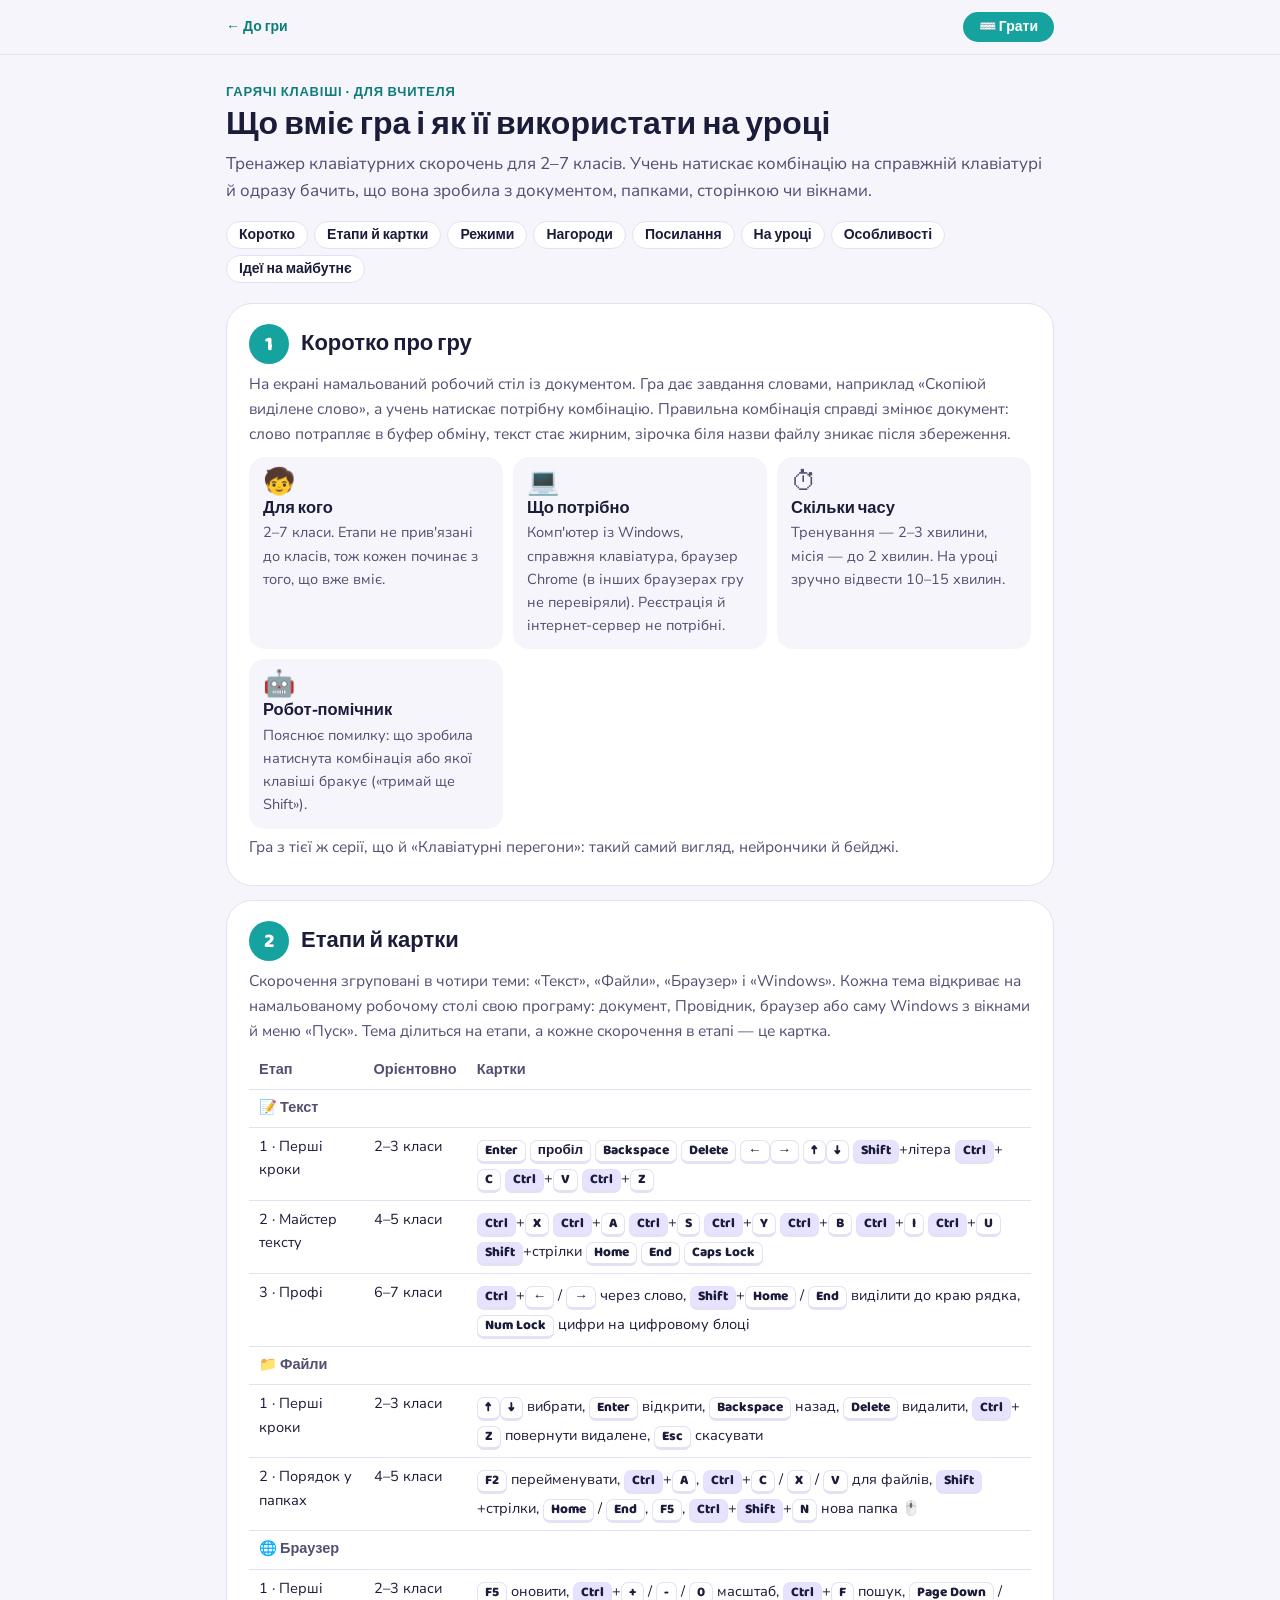
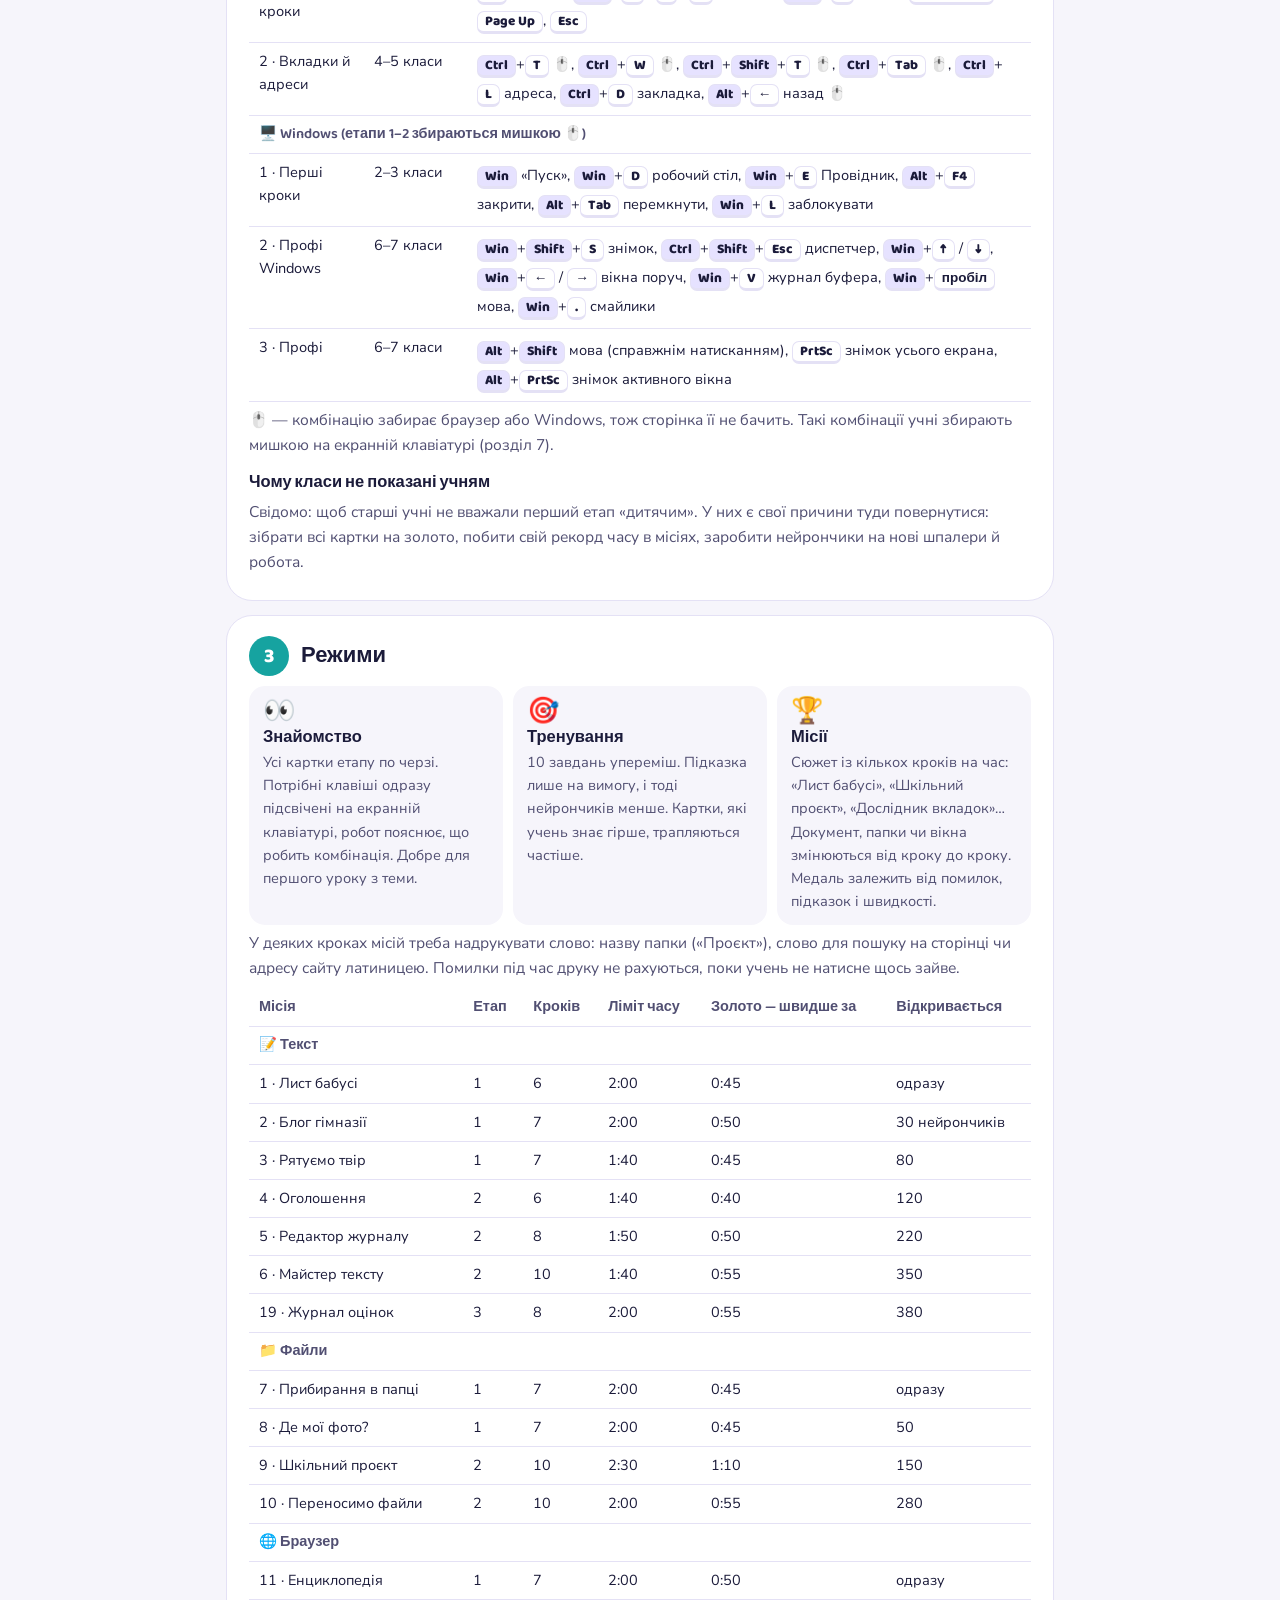
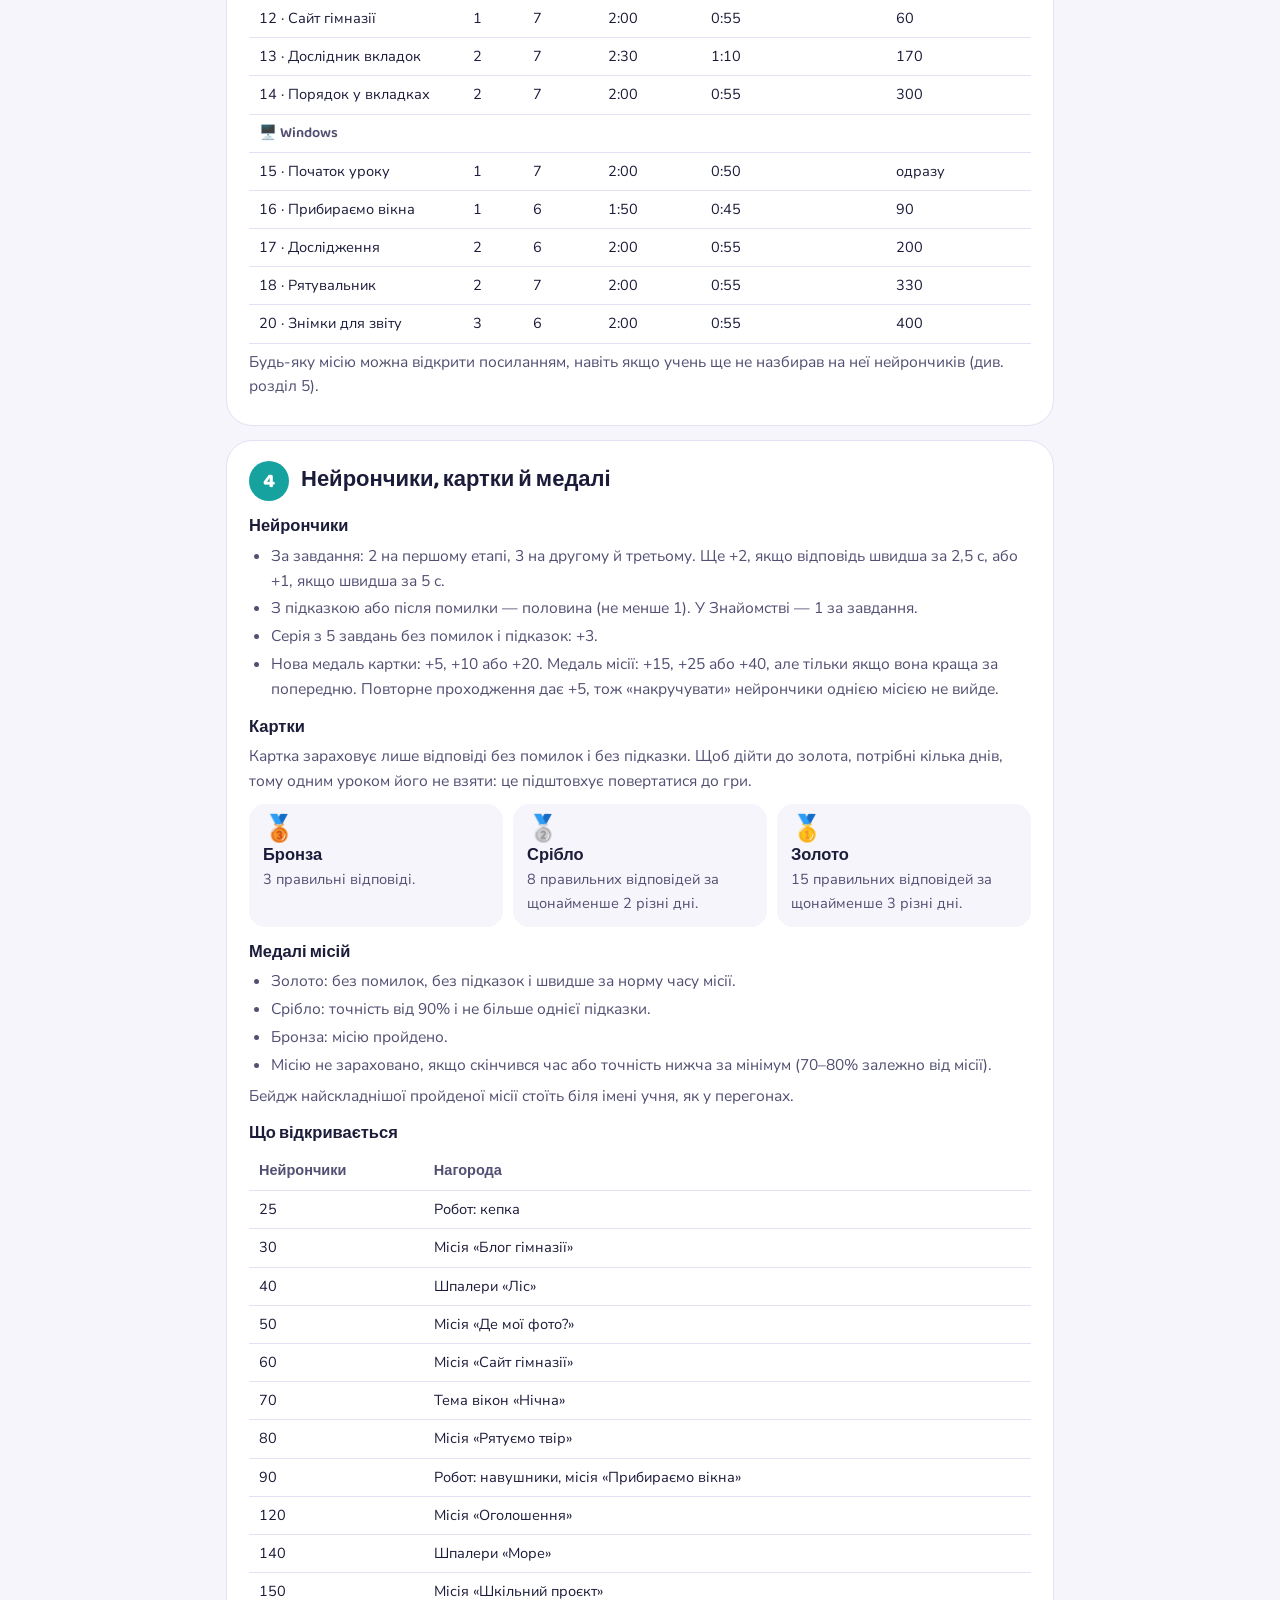
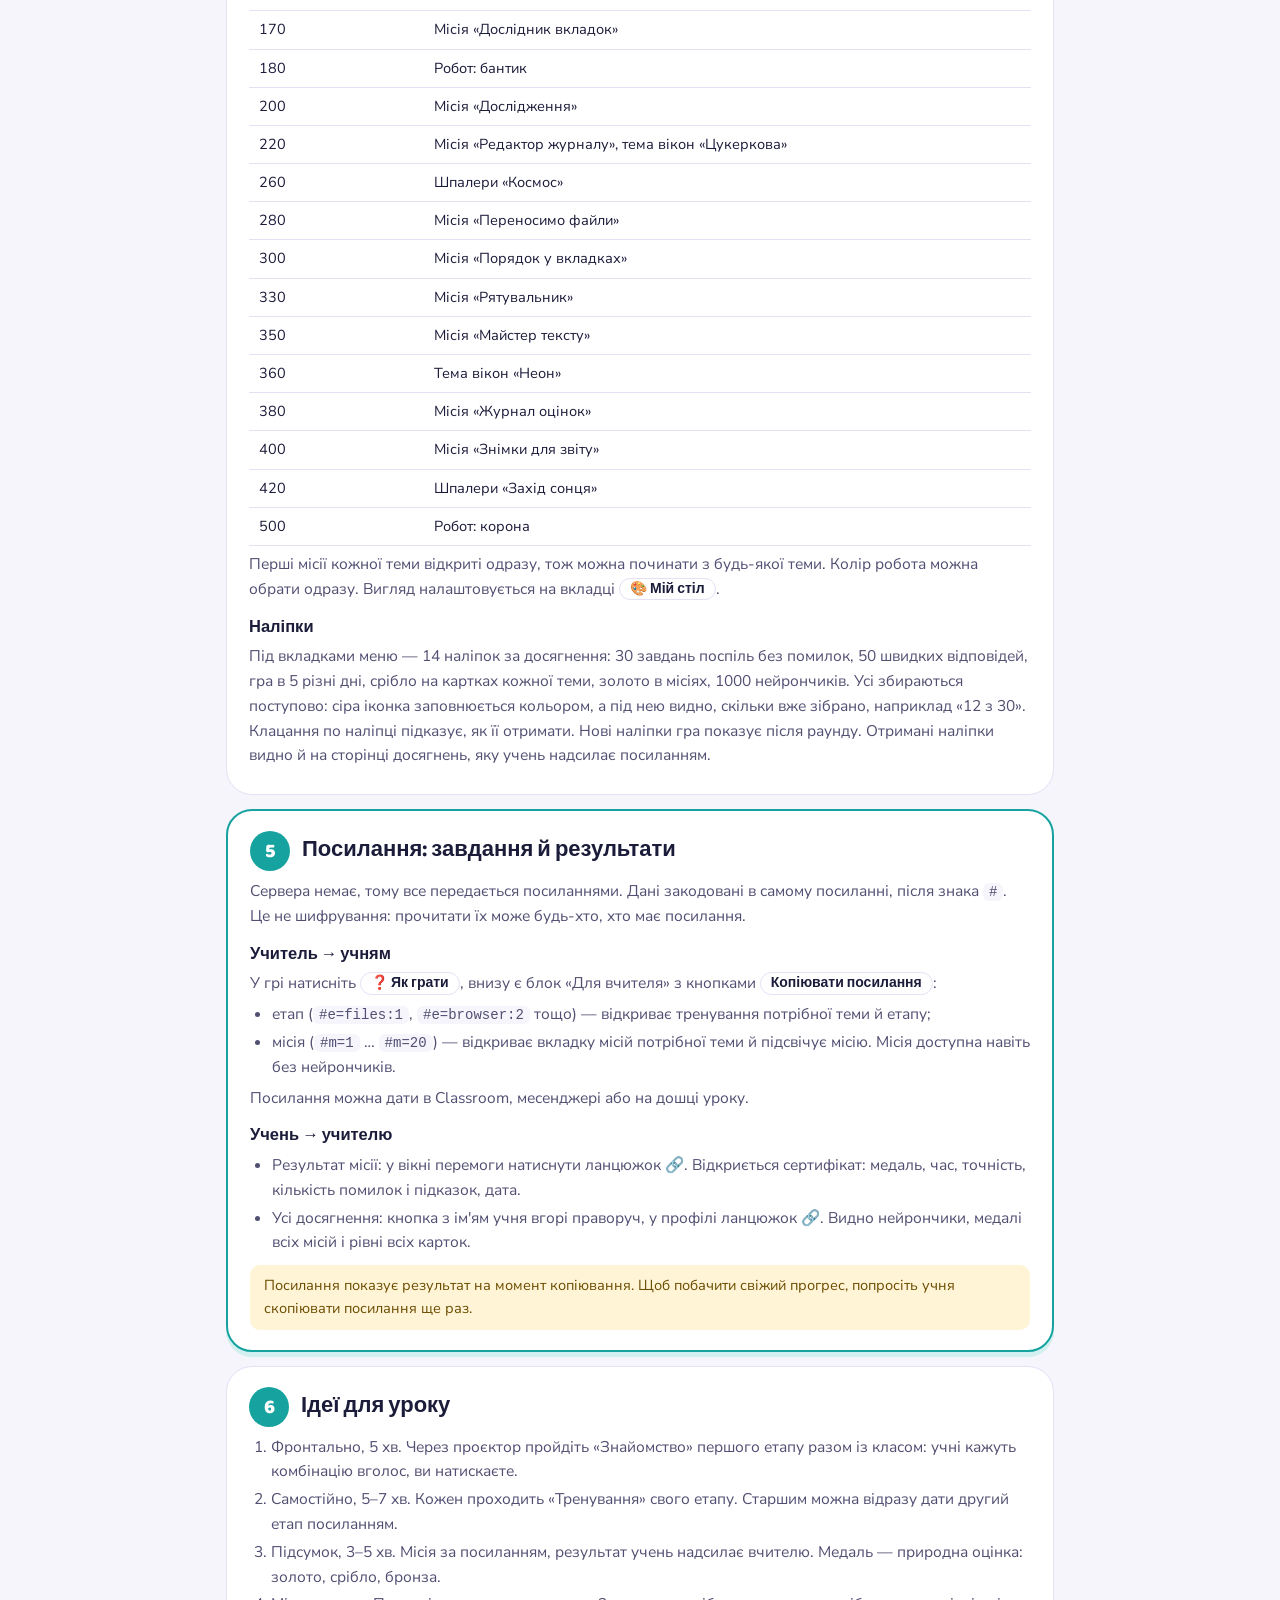
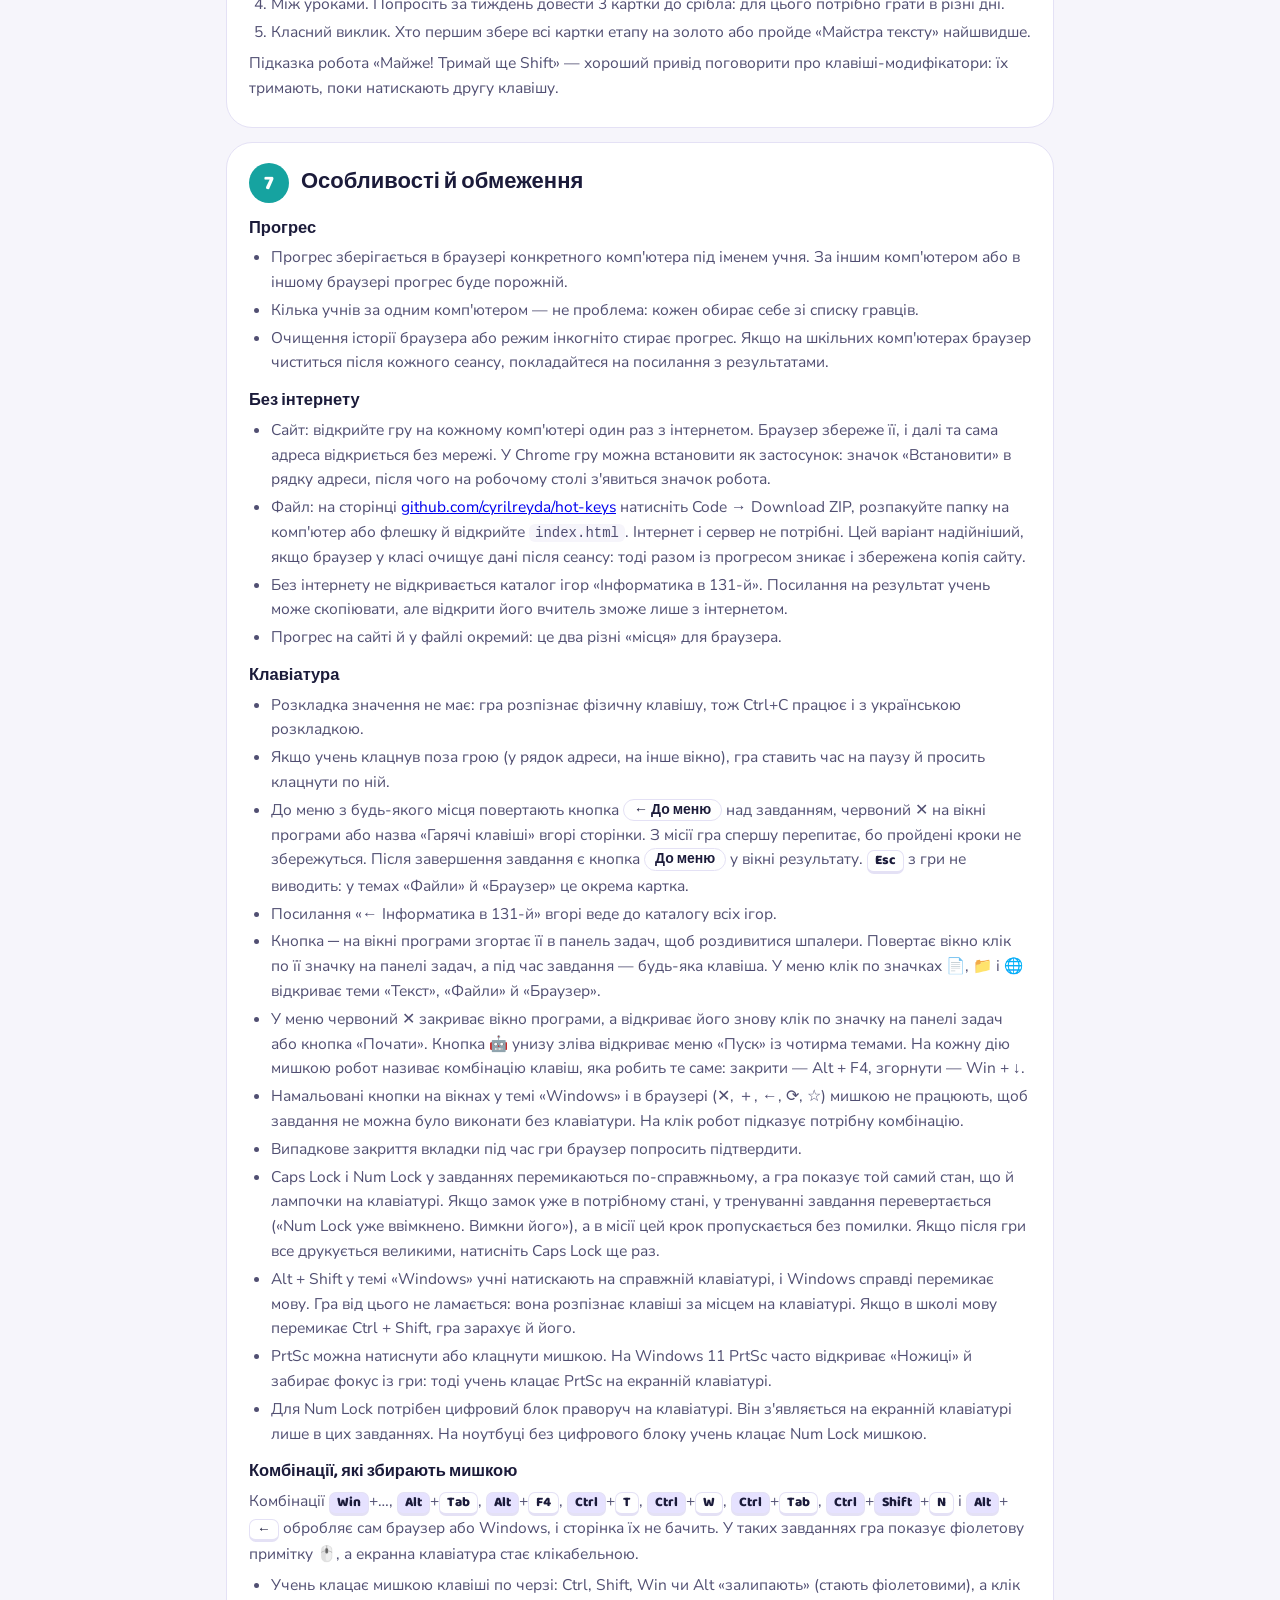
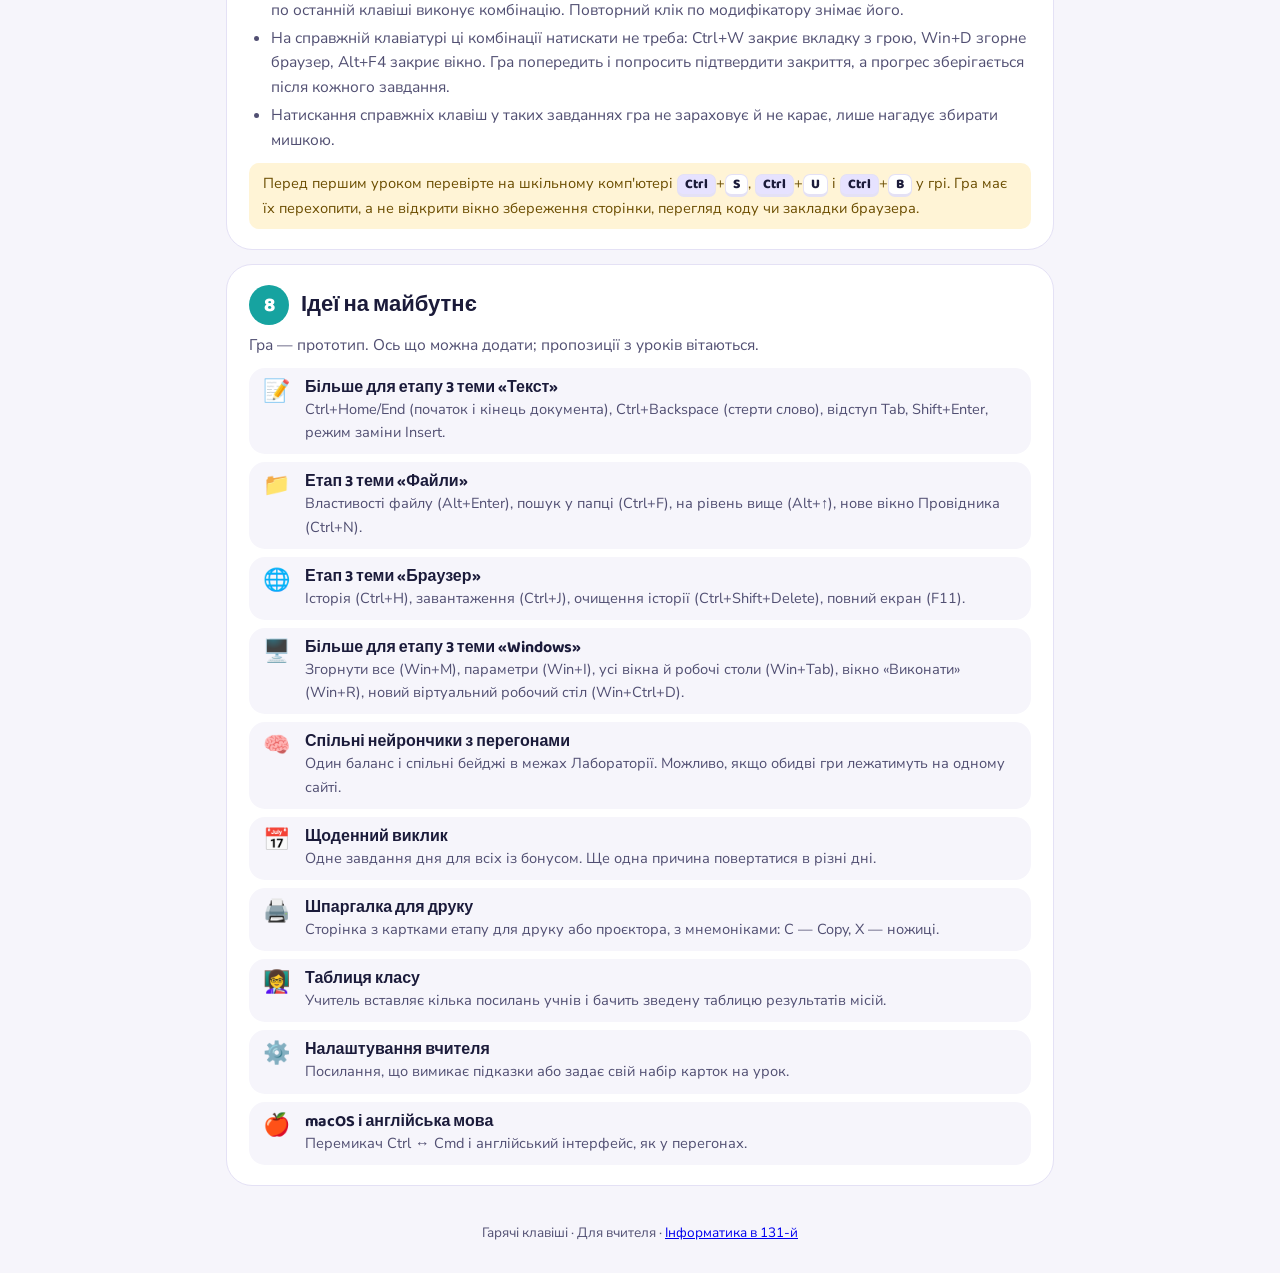
==== commit f66a6d9a: "Add achievement stickers with progress Fourteen stickers as the last block of the menu, like in Mous" ====
--- a/guide/index.html
+++ b/guide/index.html
@@ -264,6 +264,8 @@
       </tbody>
     </table></div>
     <p>Перші місії кожної теми відкриті одразу, тож можна починати з будь-якої теми. Колір робота можна обрати одразу. Вигляд налаштовується на вкладці <span class="ui">🎨 Мій стіл</span>.</p>
+    <h3>Наліпки</h3>
+    <p>Під вкладками меню — 14 наліпок за досягнення: 30 завдань поспіль без помилок, 50 швидких відповідей, гра в 5 різні дні, срібло на картках кожної теми, золото в місіях, 1000 нейрончиків. Усі збираються поступово: сіра іконка заповнюється кольором, а під нею видно, скільки вже зібрано, наприклад «12 з 30». Клацання по наліпці підказує, як її отримати. Нові наліпки гра показує після раунду. Отримані наліпки видно й на сторінці досягнень, яку учень надсилає посиланням.</p>
   </section>
 
   <!-- 5 -->
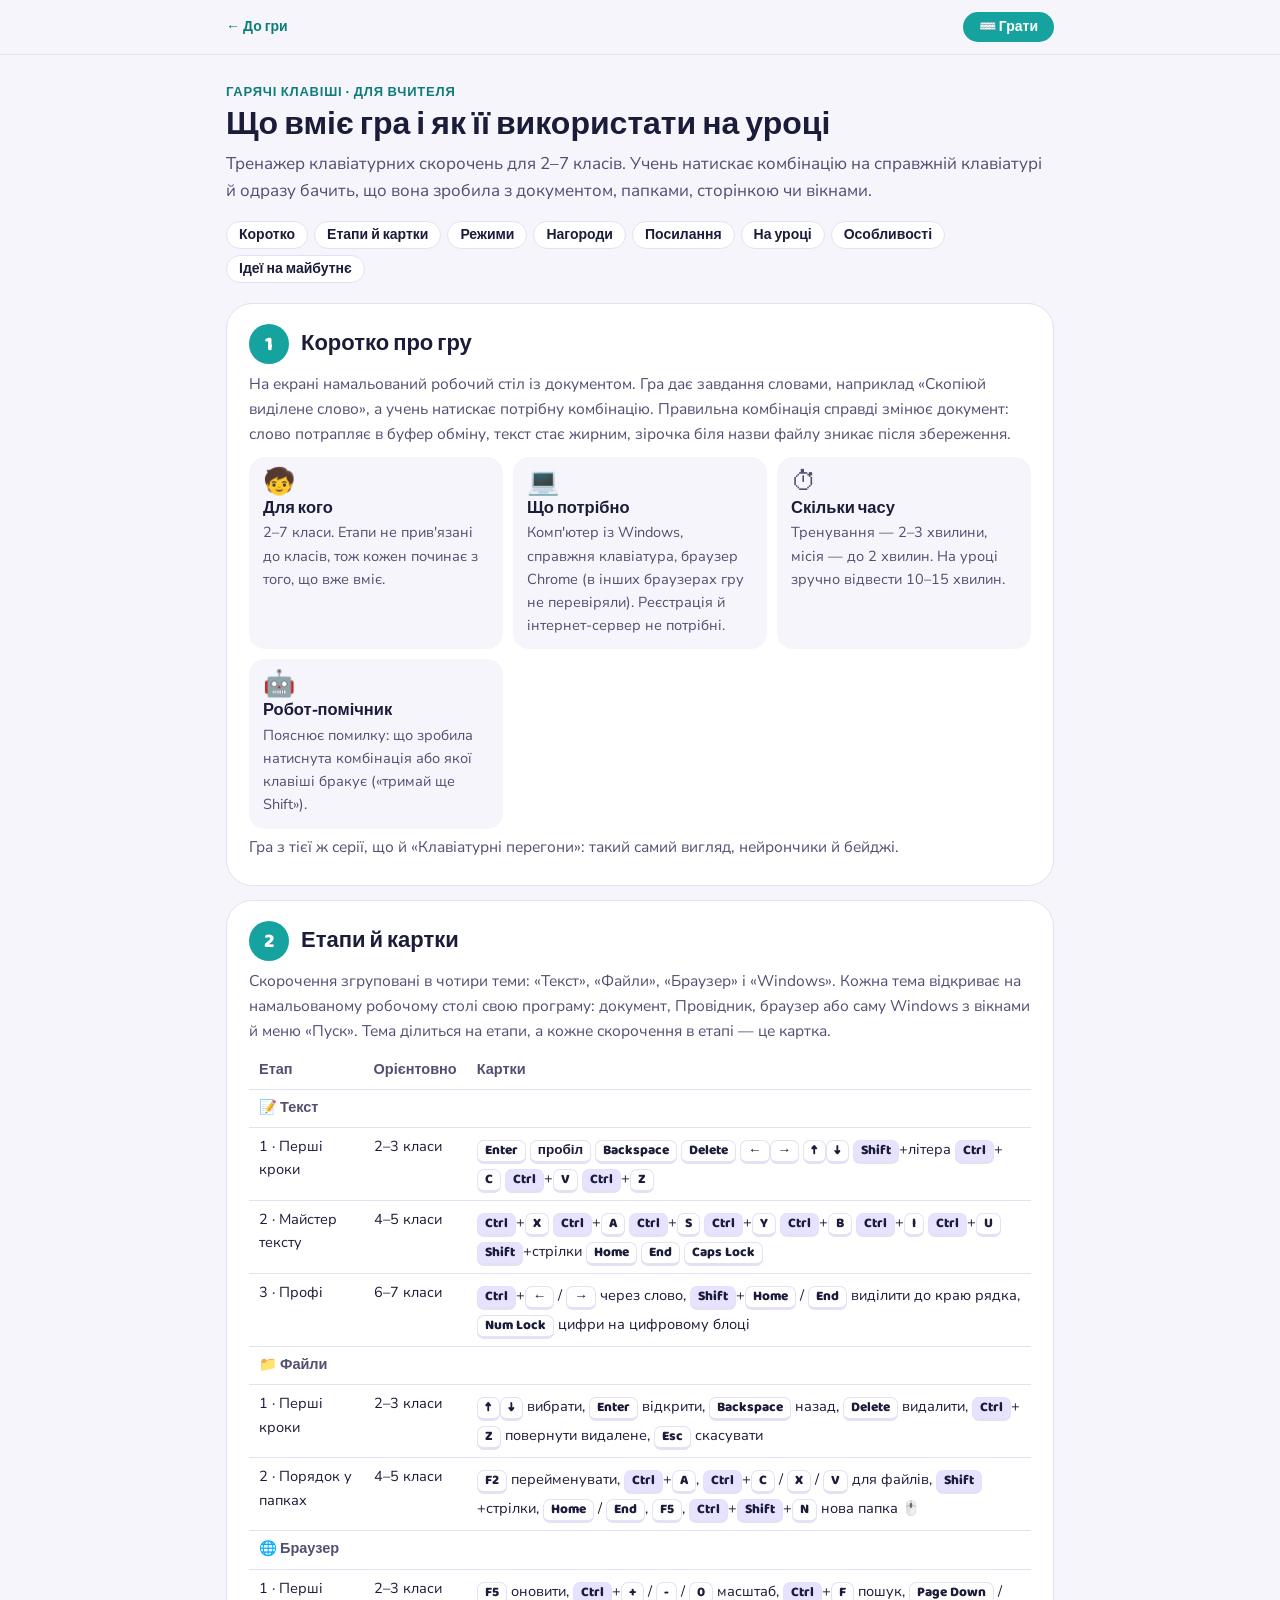
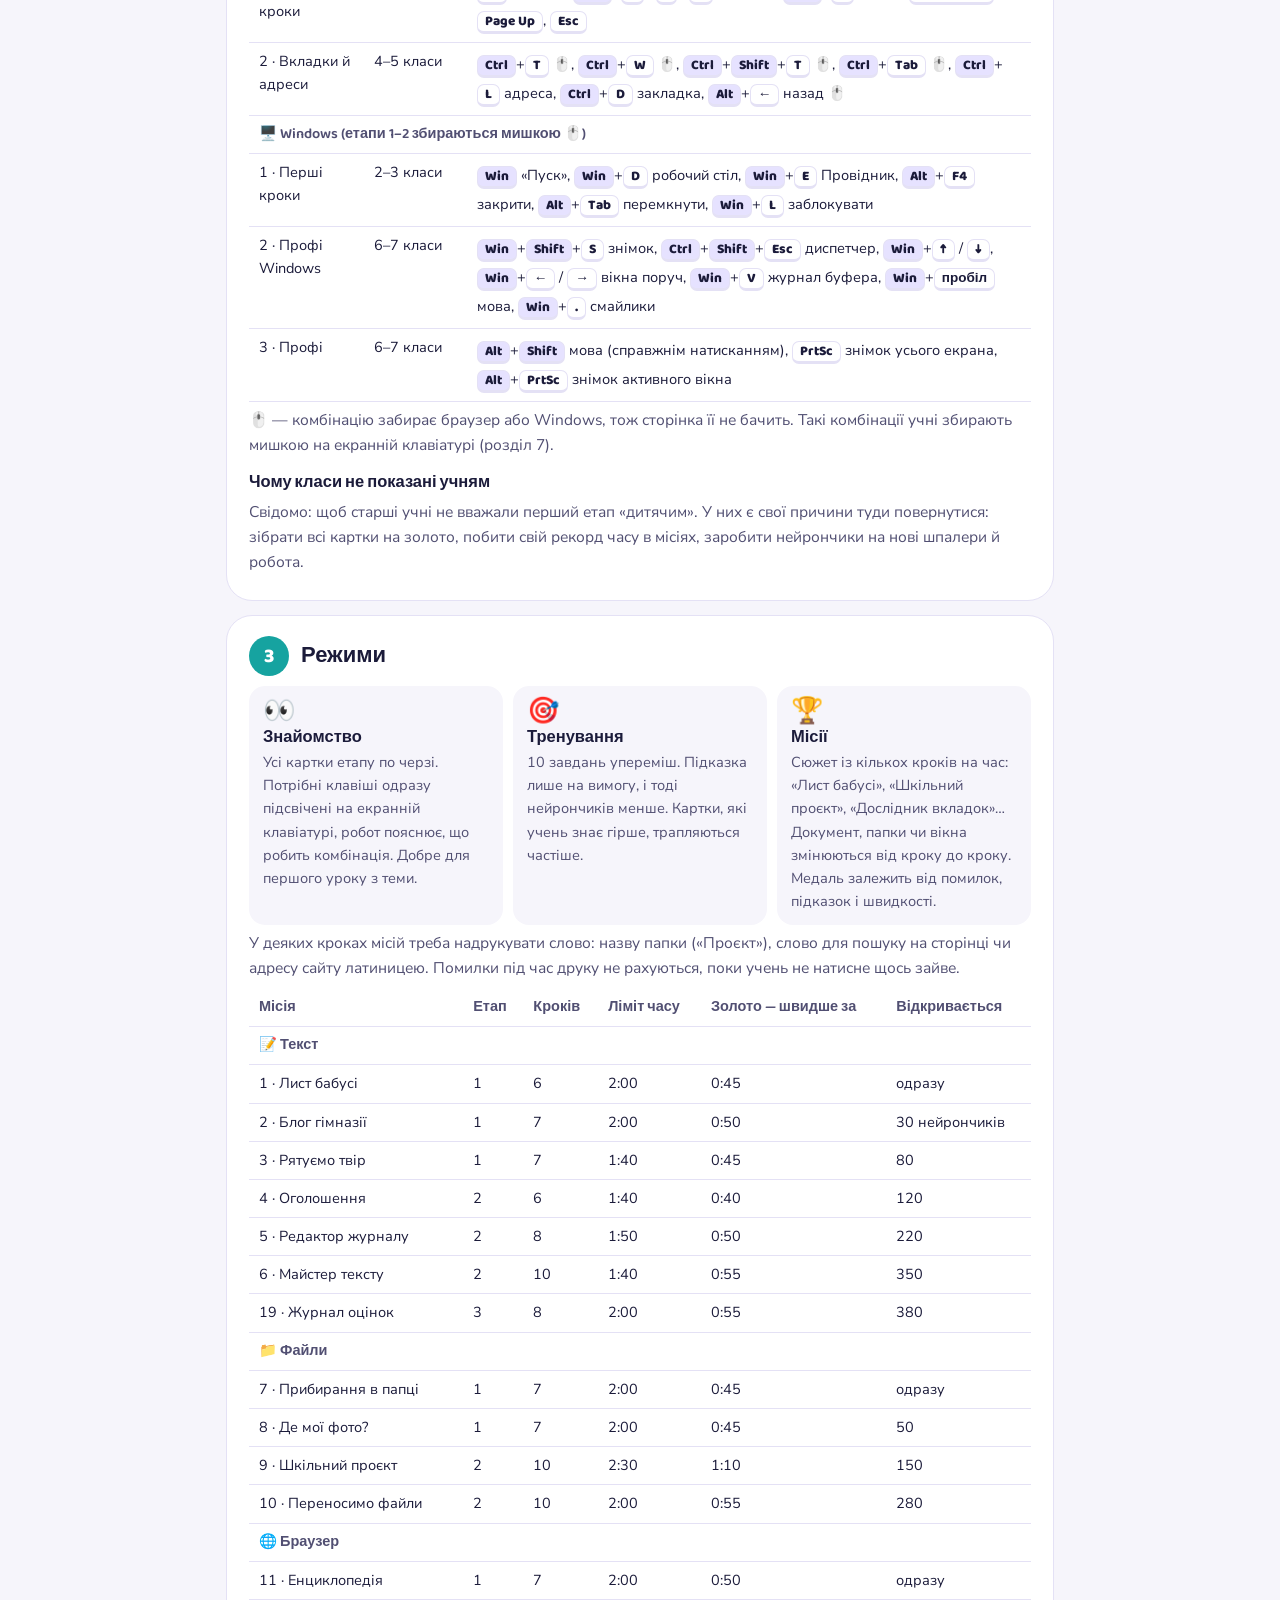
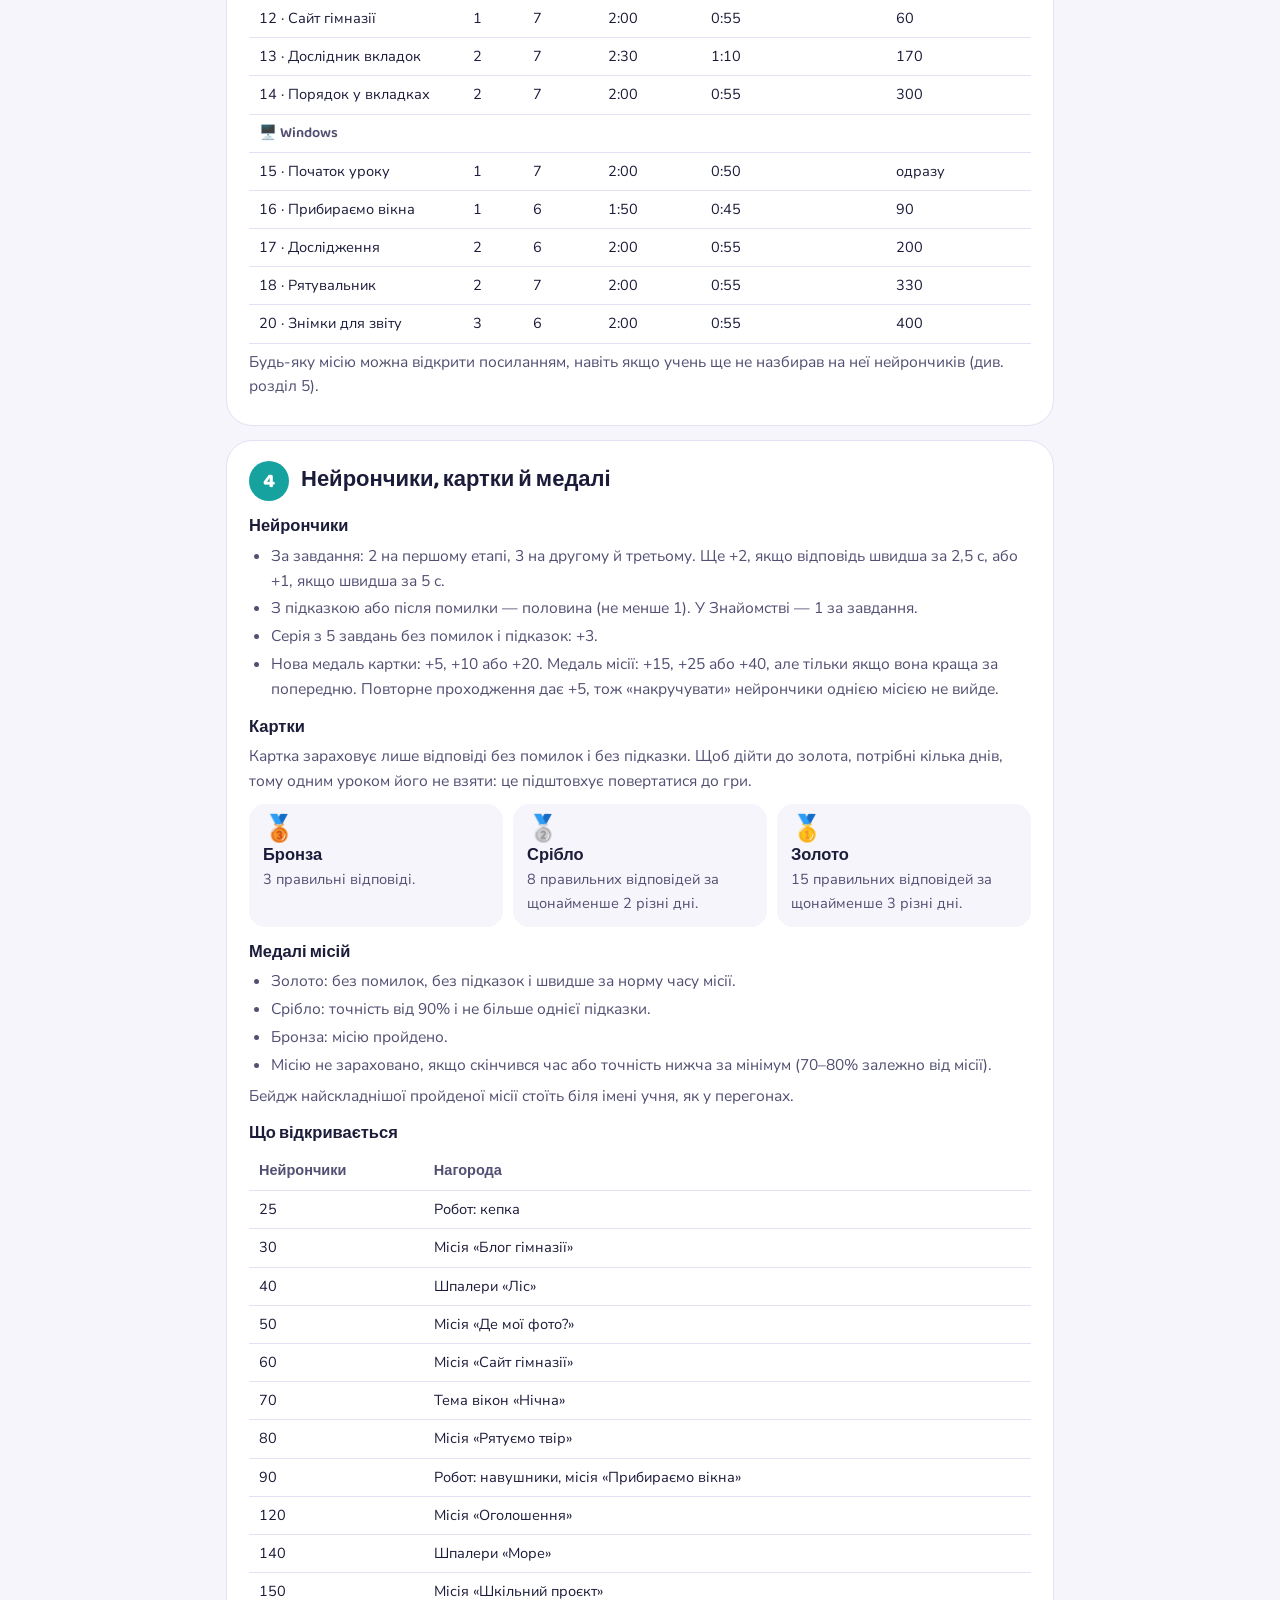
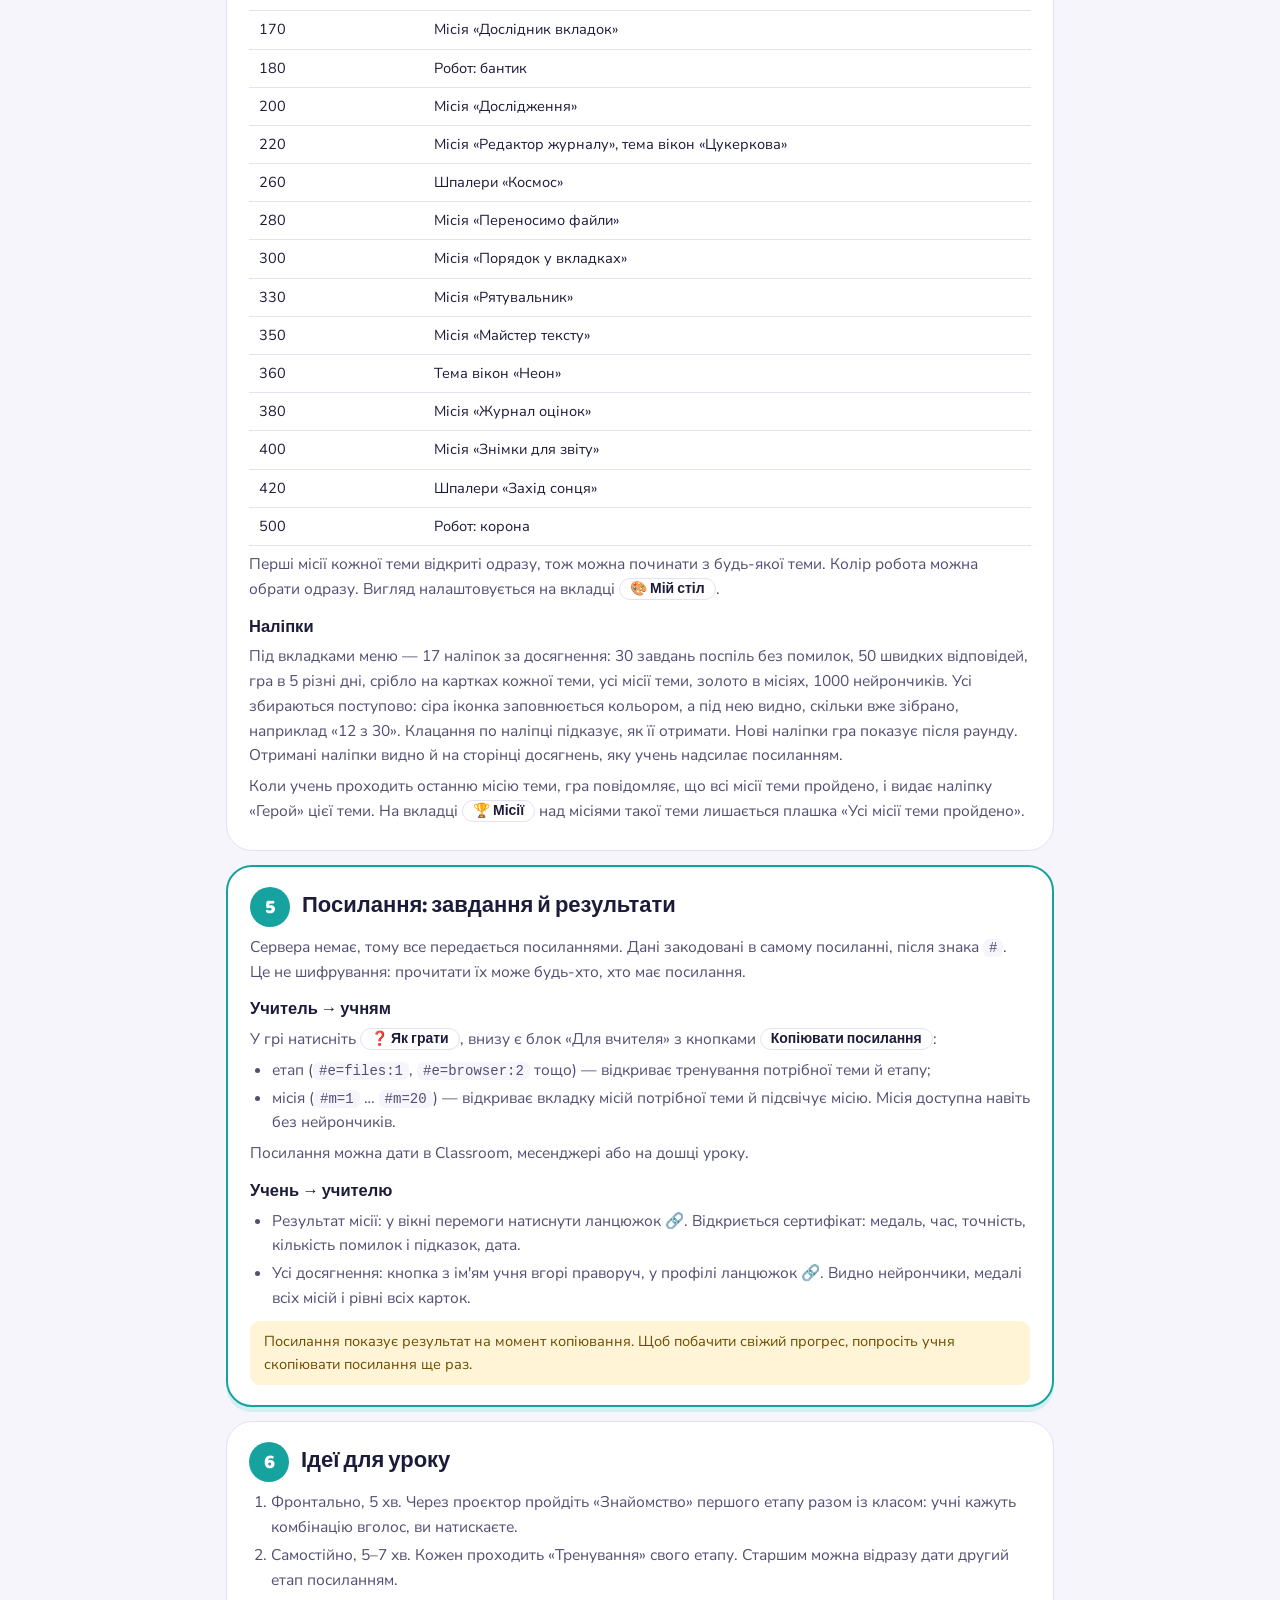
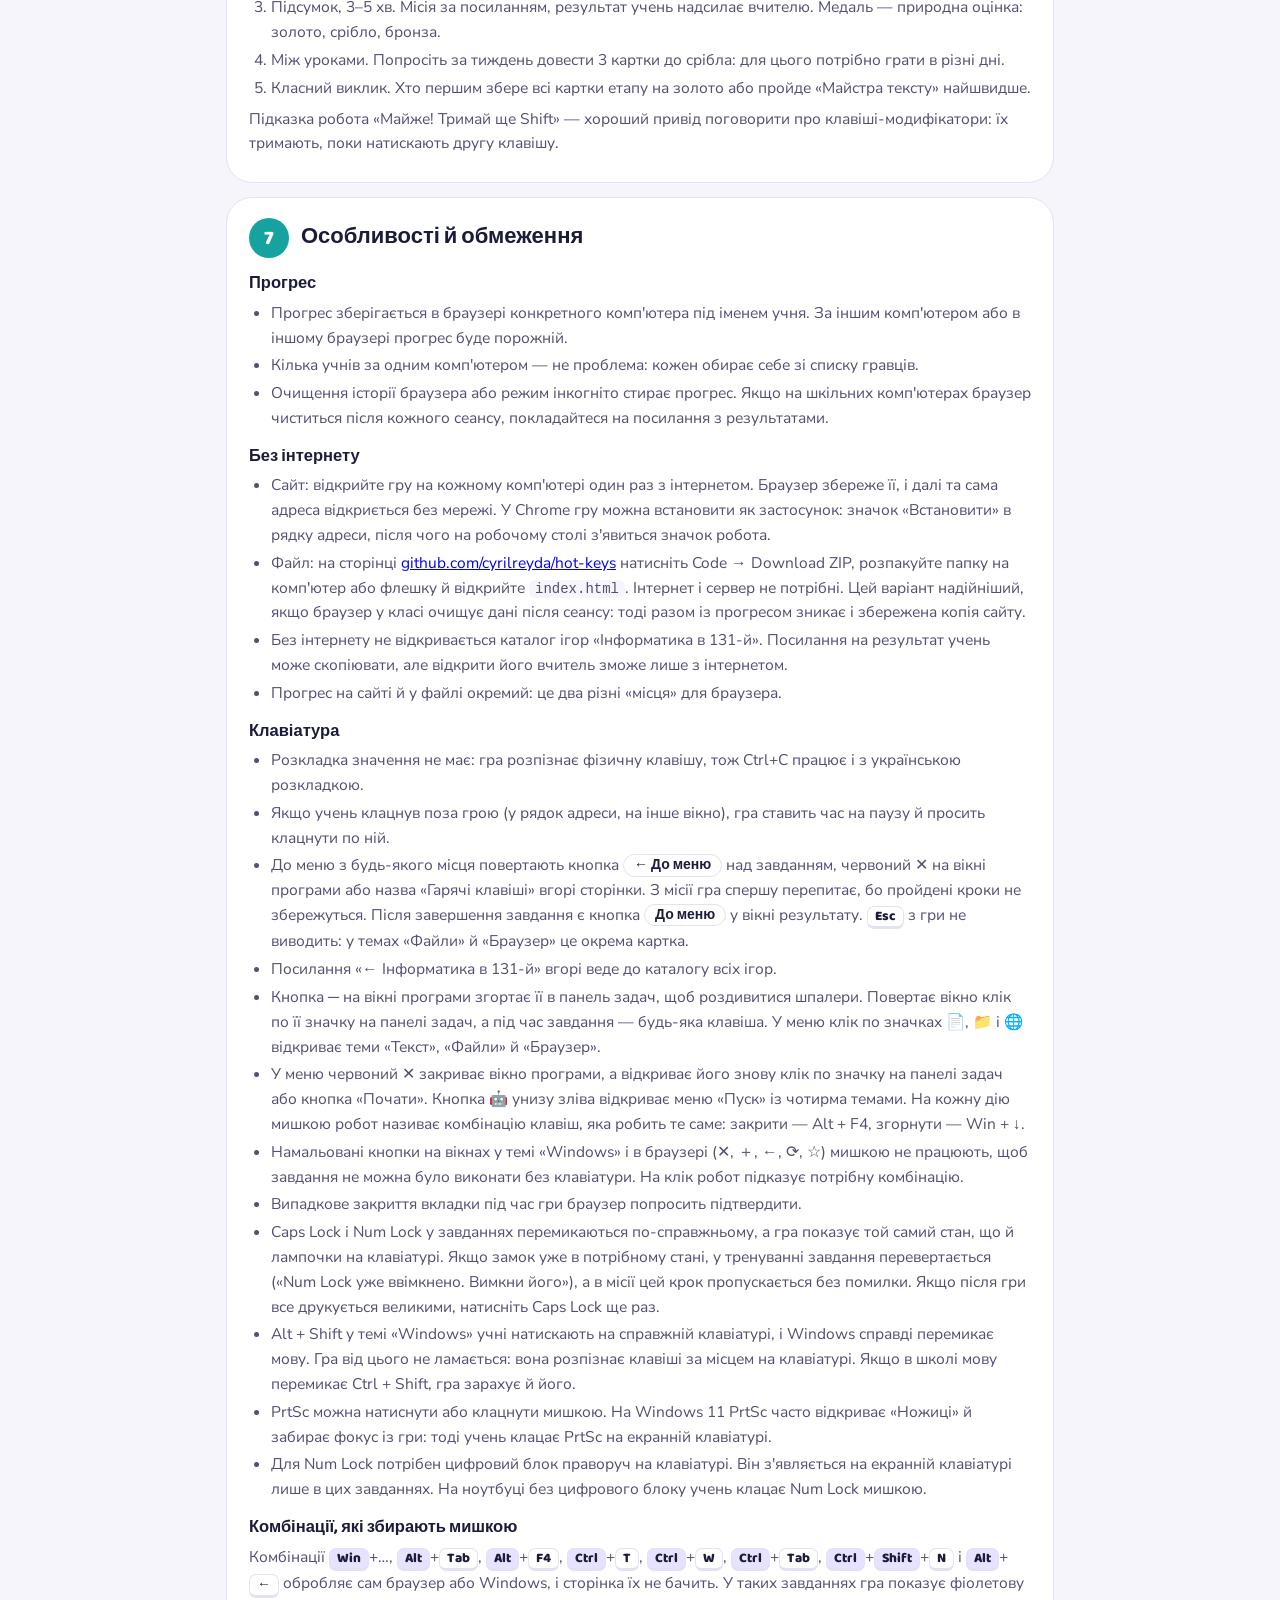
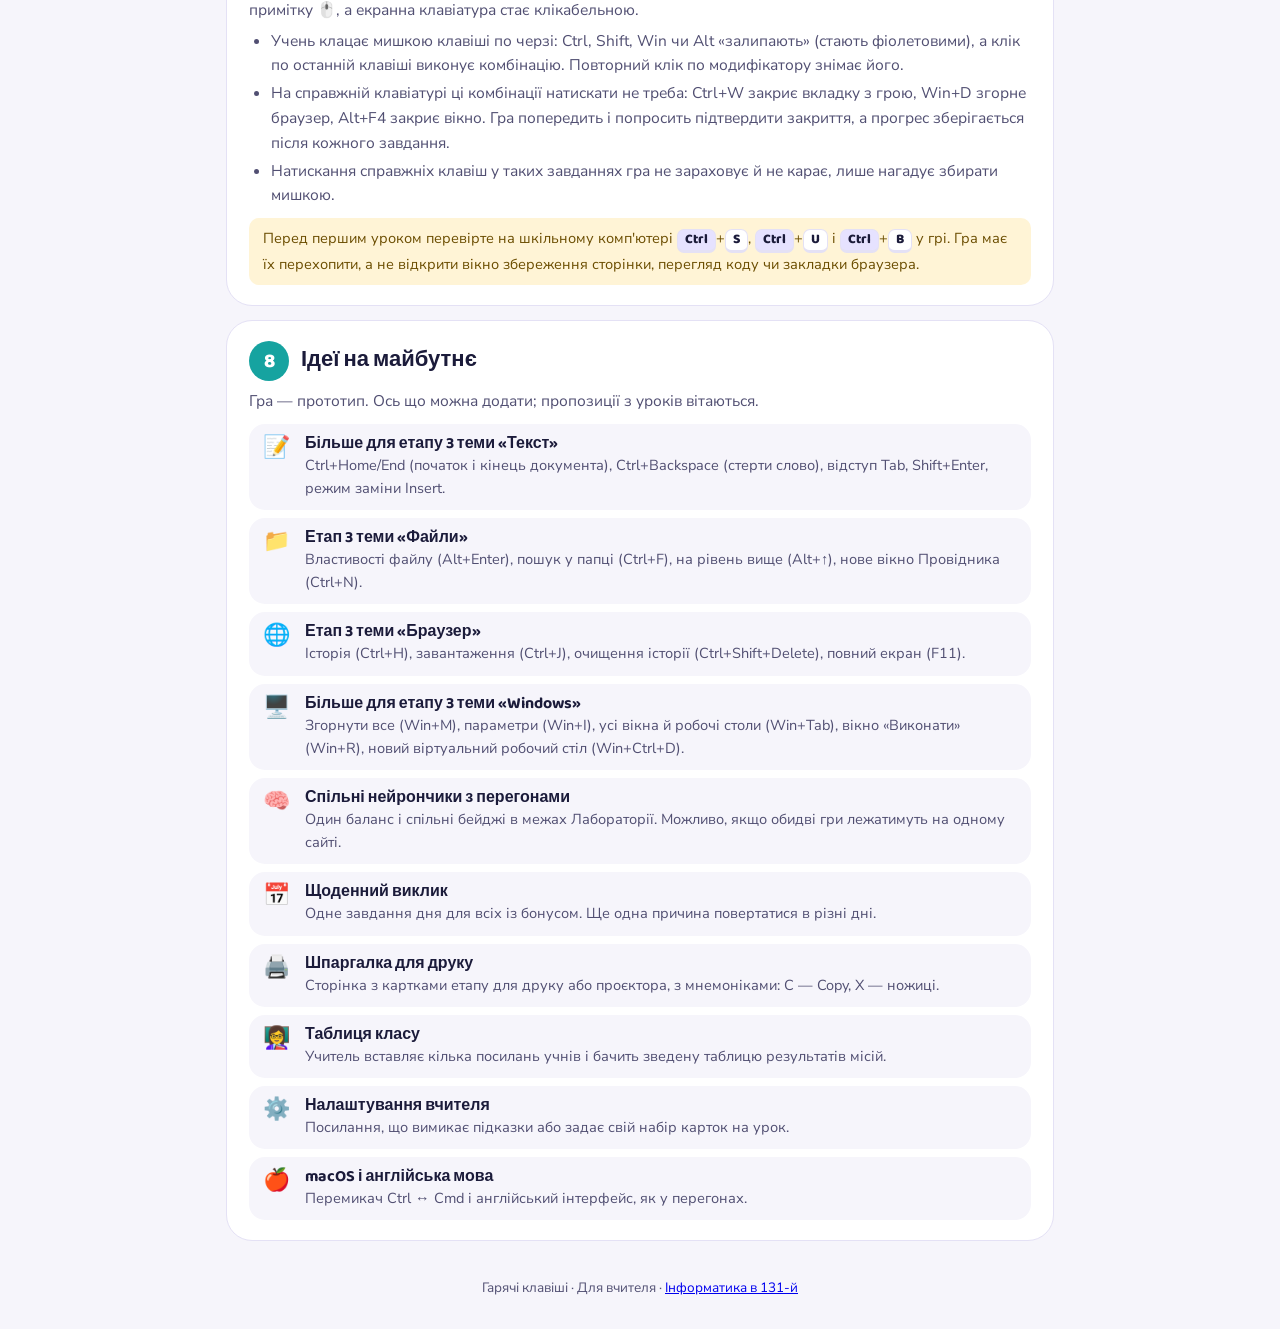
==== commit 5d4304de: "Add a sticker for each topic's missions and drop the mouse sticker "Fiery streak" becomes "Hot sessi" ====
--- a/guide/index.html
+++ b/guide/index.html
@@ -265,7 +265,8 @@
     </table></div>
     <p>Перші місії кожної теми відкриті одразу, тож можна починати з будь-якої теми. Колір робота можна обрати одразу. Вигляд налаштовується на вкладці <span class="ui">🎨 Мій стіл</span>.</p>
     <h3>Наліпки</h3>
-    <p>Під вкладками меню — 14 наліпок за досягнення: 30 завдань поспіль без помилок, 50 швидких відповідей, гра в 5 різні дні, срібло на картках кожної теми, золото в місіях, 1000 нейрончиків. Усі збираються поступово: сіра іконка заповнюється кольором, а під нею видно, скільки вже зібрано, наприклад «12 з 30». Клацання по наліпці підказує, як її отримати. Нові наліпки гра показує після раунду. Отримані наліпки видно й на сторінці досягнень, яку учень надсилає посиланням.</p>
+    <p>Під вкладками меню — 17 наліпок за досягнення: 30 завдань поспіль без помилок, 50 швидких відповідей, гра в 5 різні дні, срібло на картках кожної теми, усі місії теми, золото в місіях, 1000 нейрончиків. Усі збираються поступово: сіра іконка заповнюється кольором, а під нею видно, скільки вже зібрано, наприклад «12 з 30». Клацання по наліпці підказує, як її отримати. Нові наліпки гра показує після раунду. Отримані наліпки видно й на сторінці досягнень, яку учень надсилає посиланням.</p>
+    <p>Коли учень проходить останню місію теми, гра повідомляє, що всі місії теми пройдено, і видає наліпку «Герой» цієї теми. На вкладці <span class="ui">🏆 Місії</span> над місіями такої теми лишається плашка «Усі місії теми пройдено».</p>
   </section>
 
   <!-- 5 -->
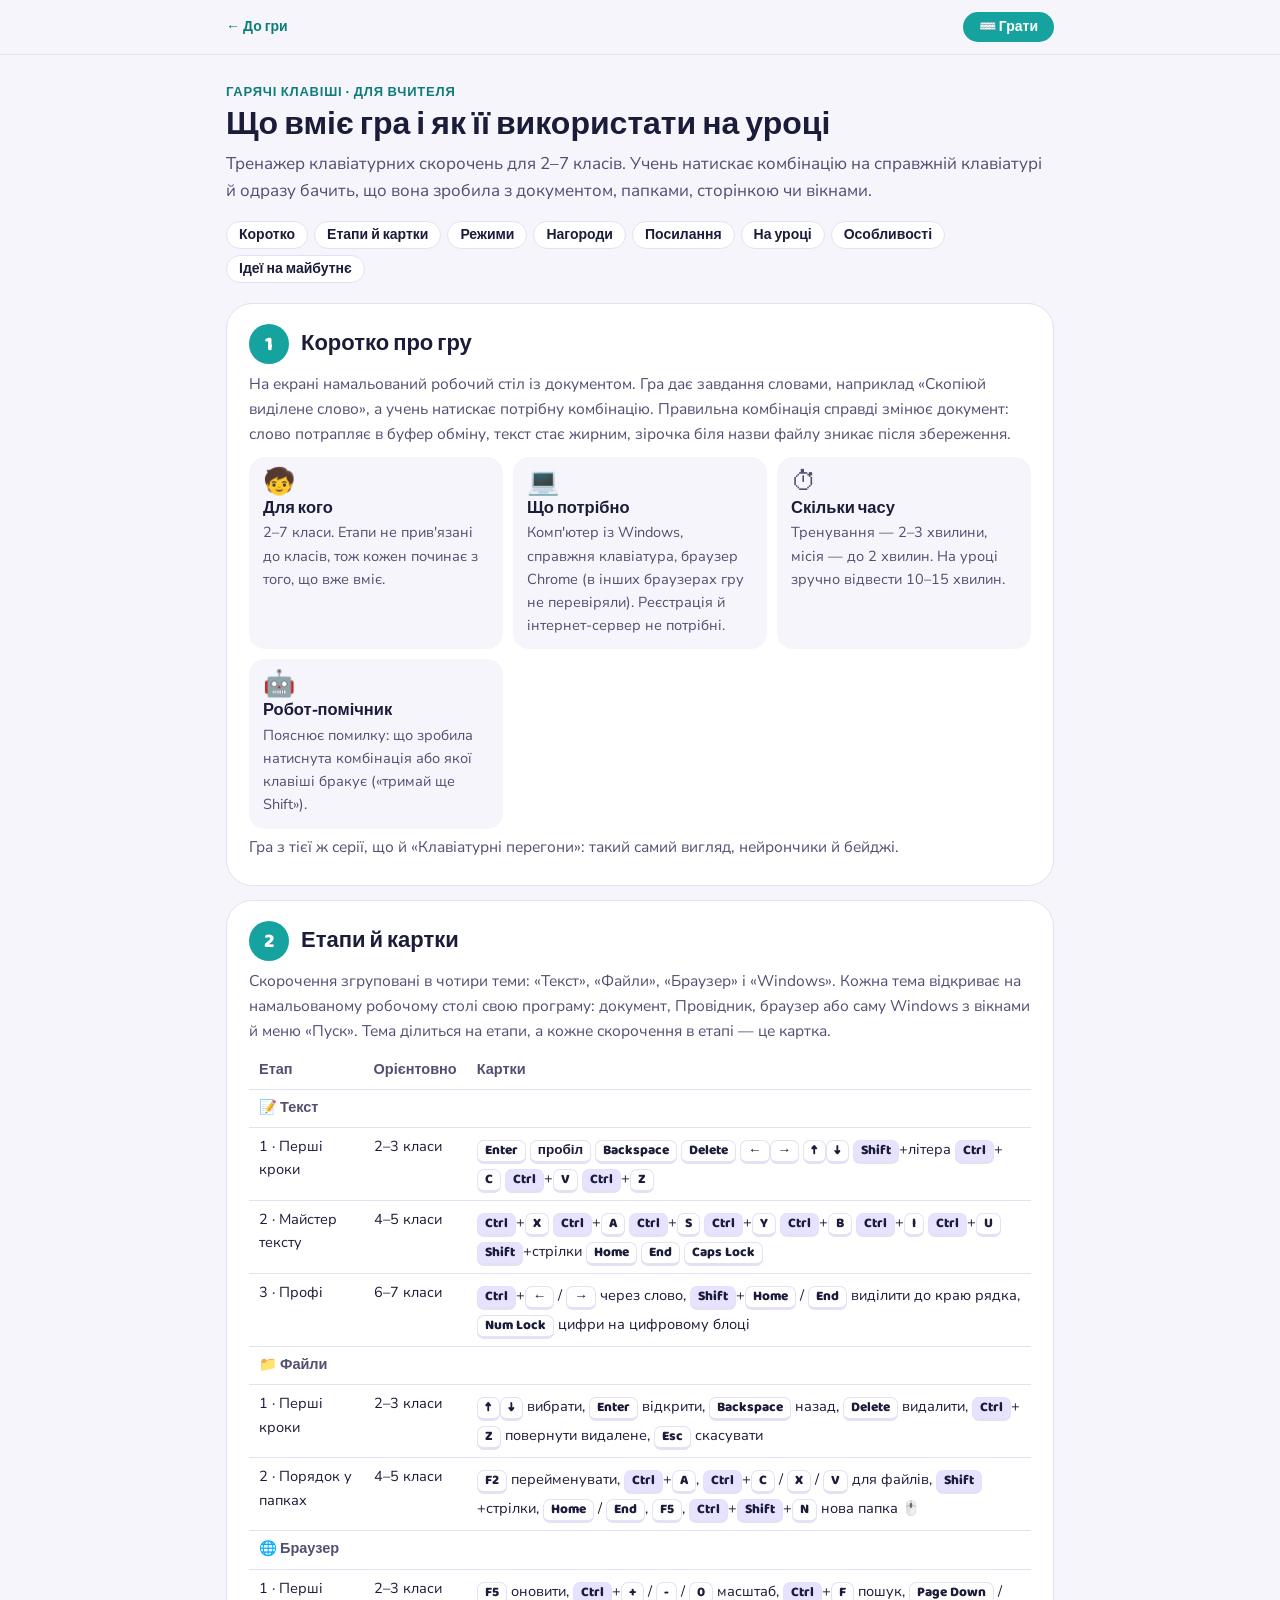
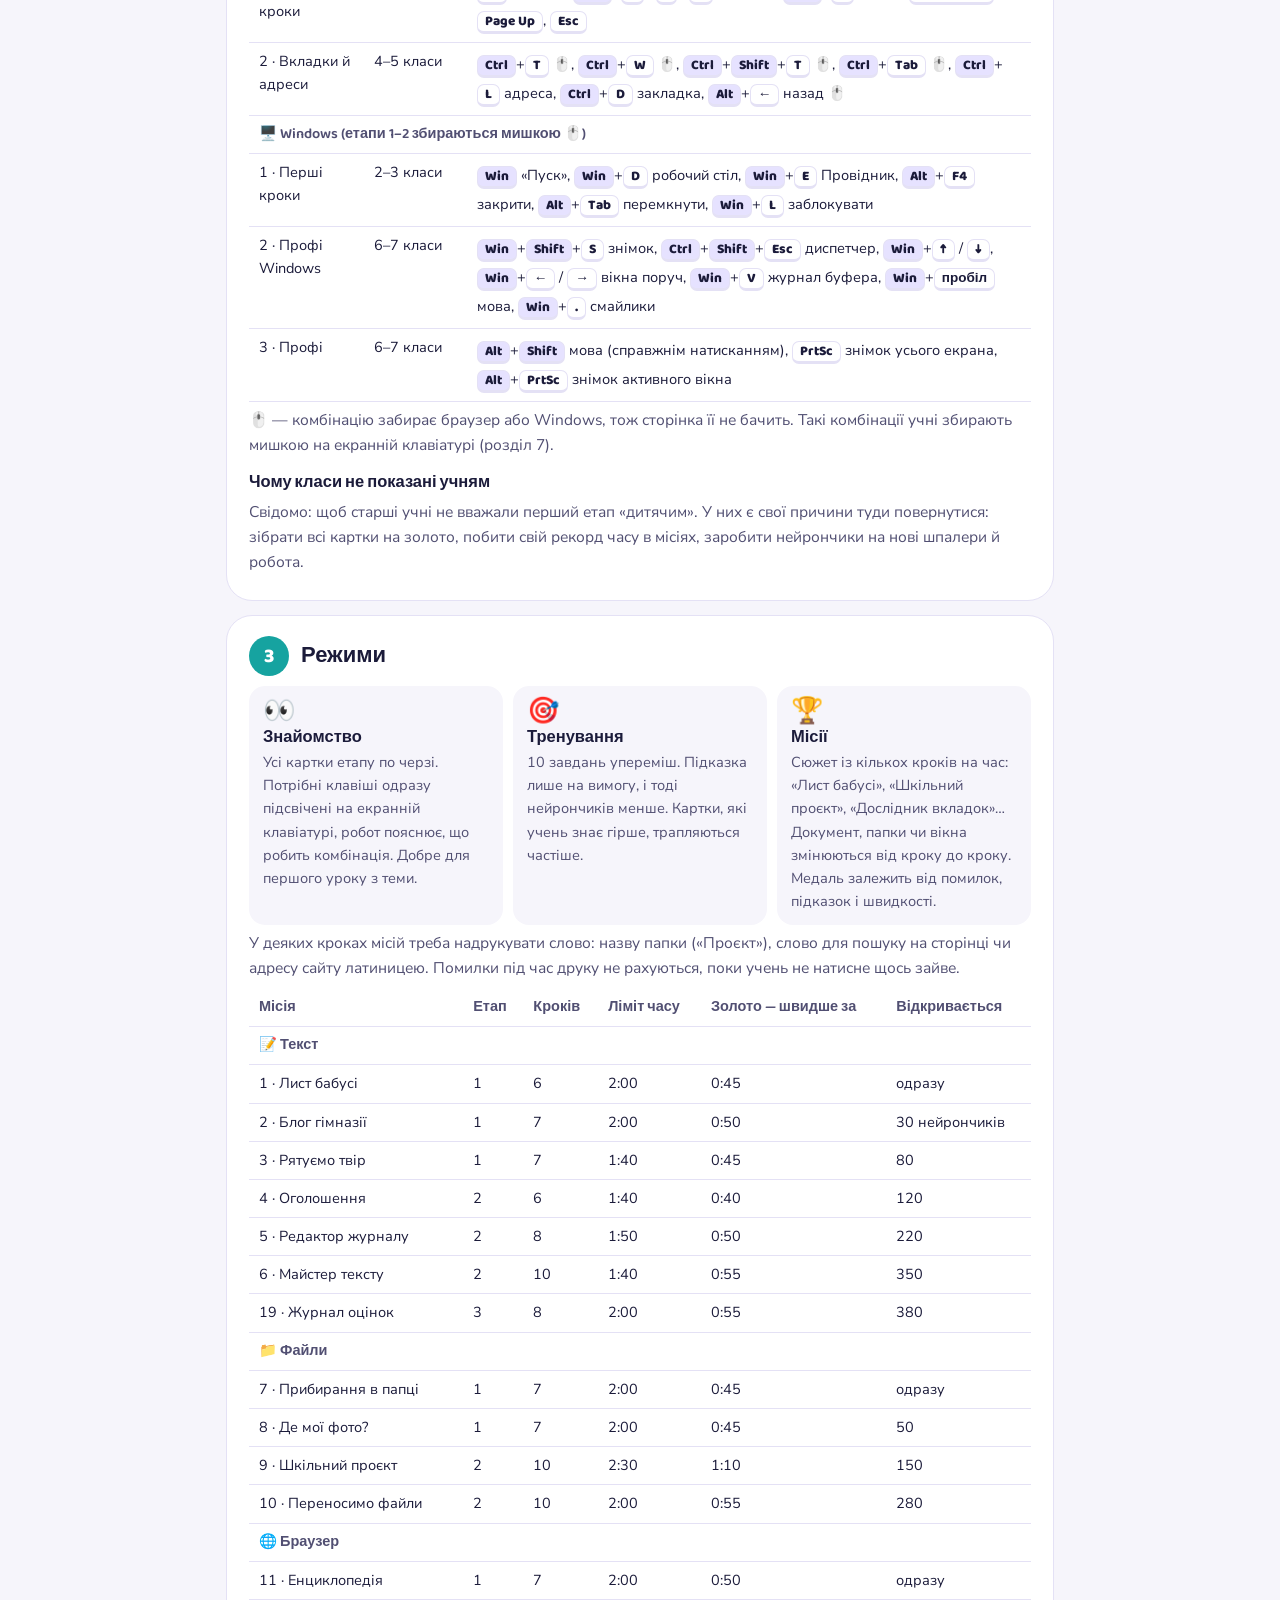
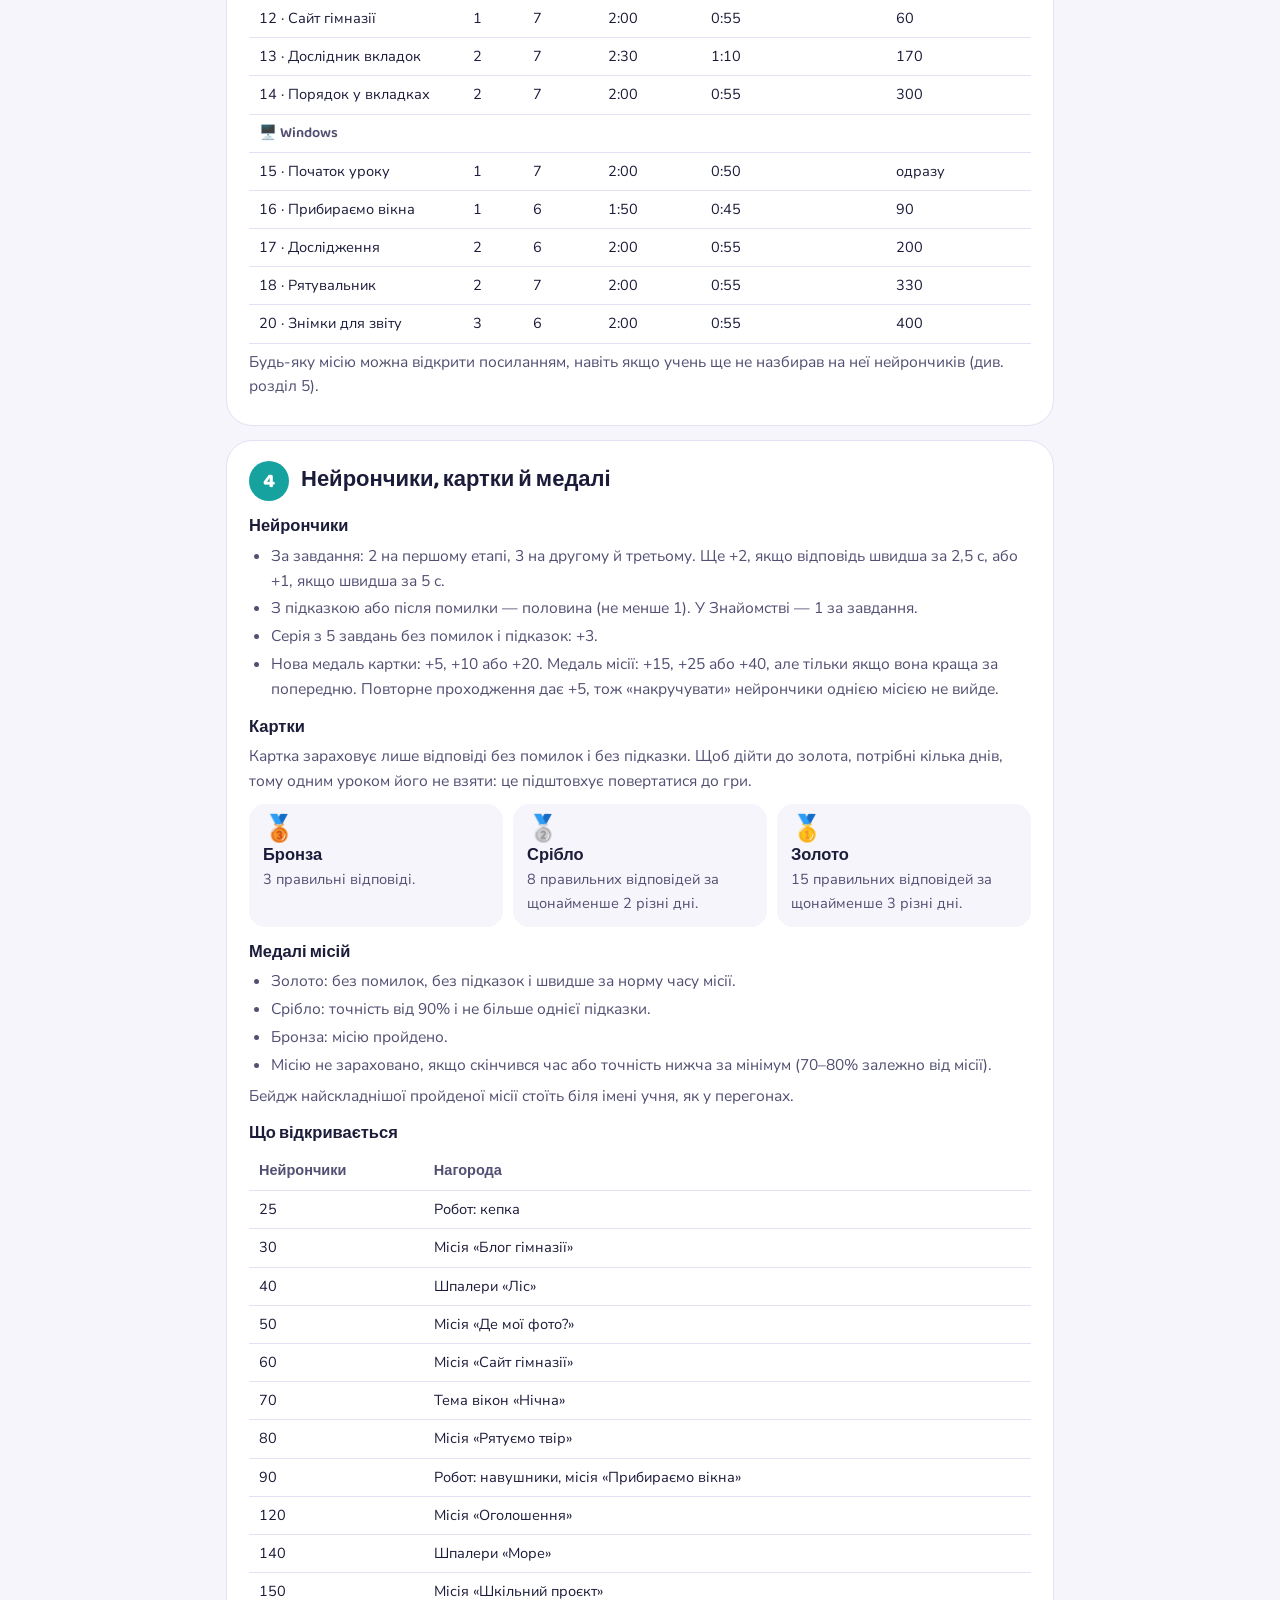
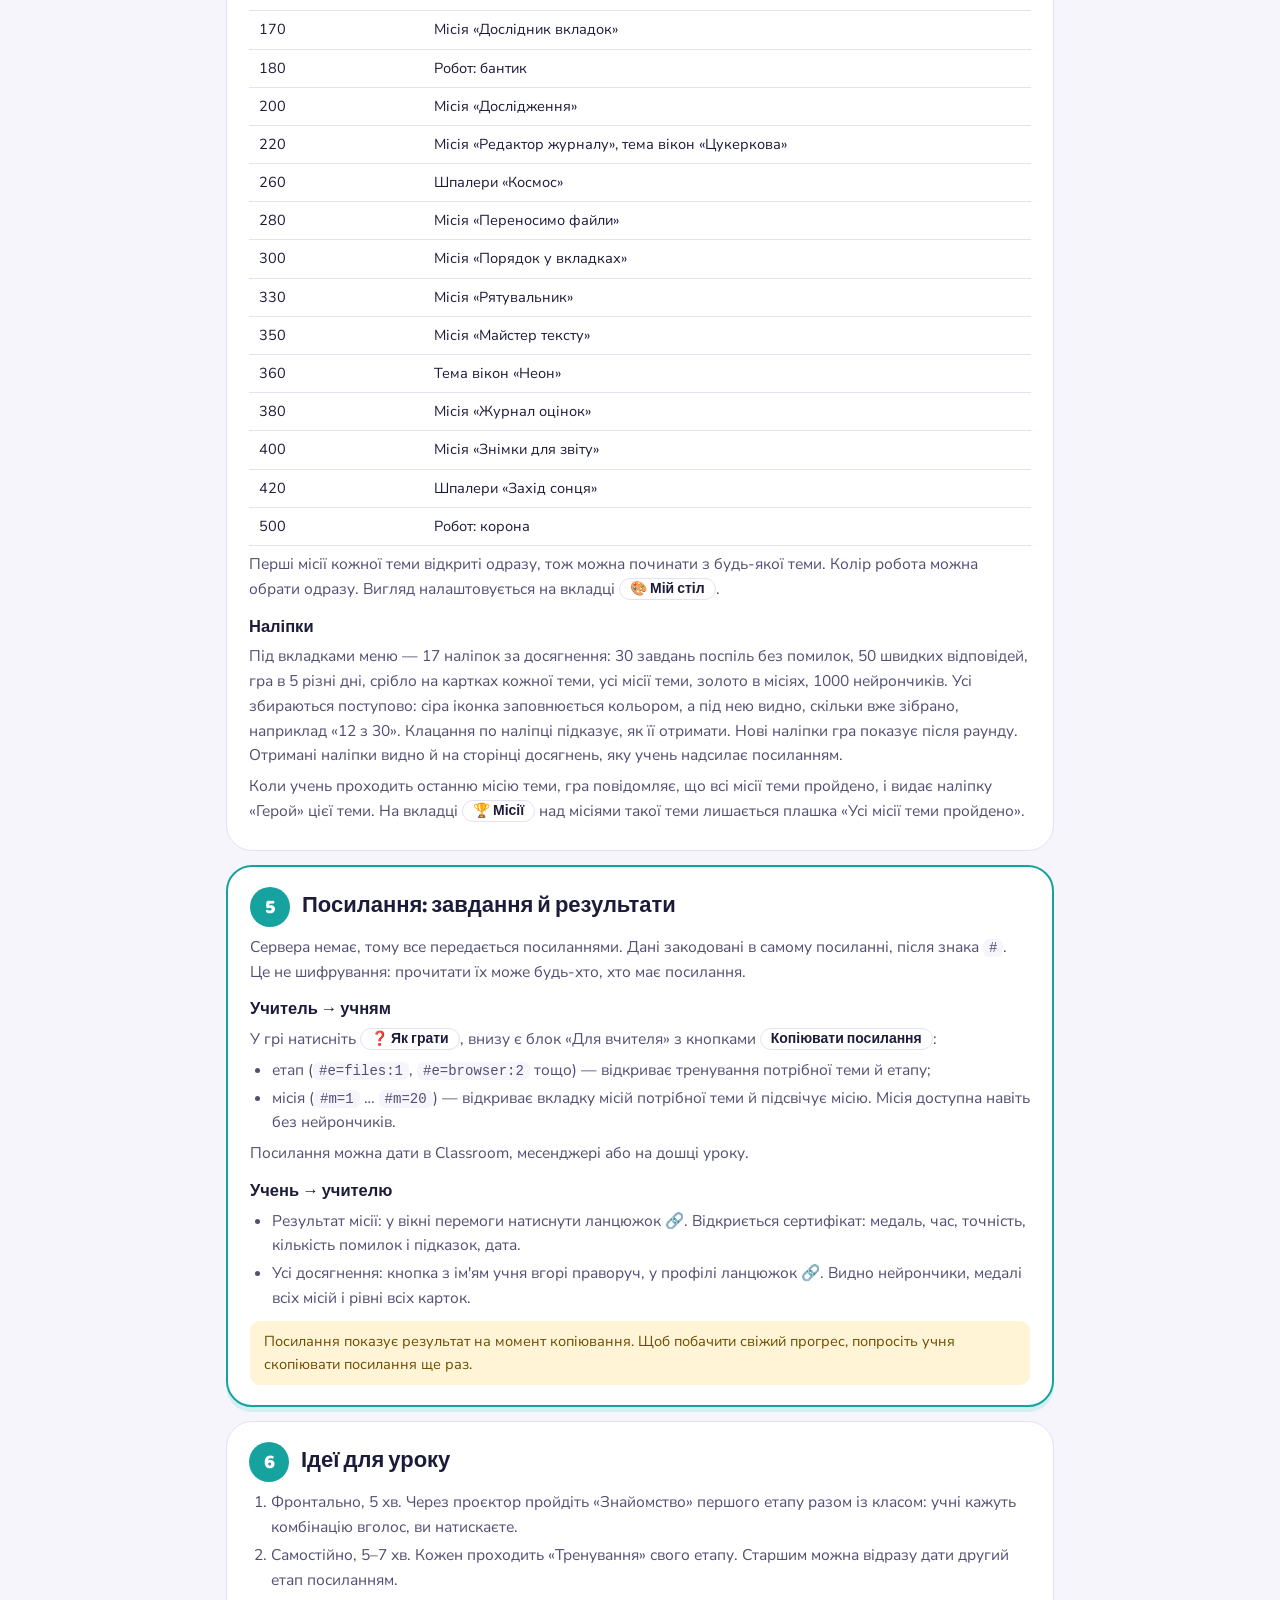
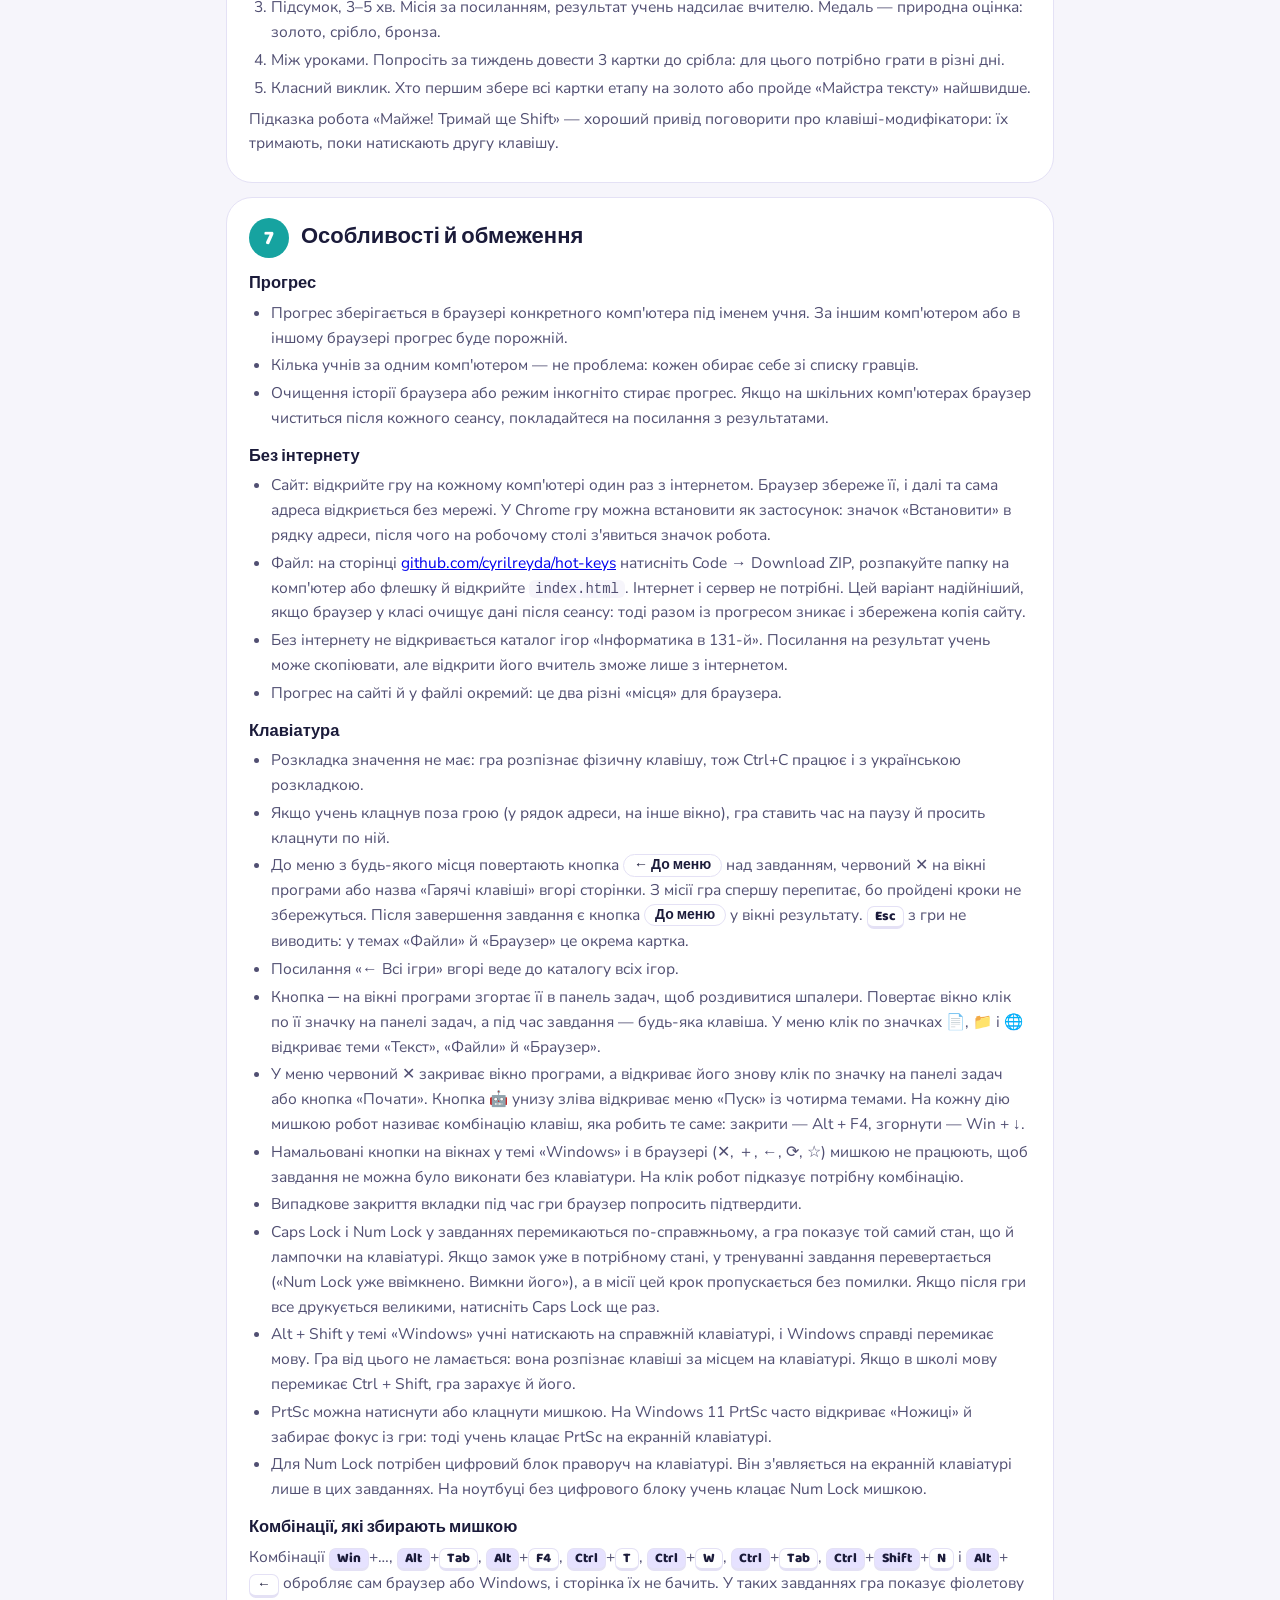
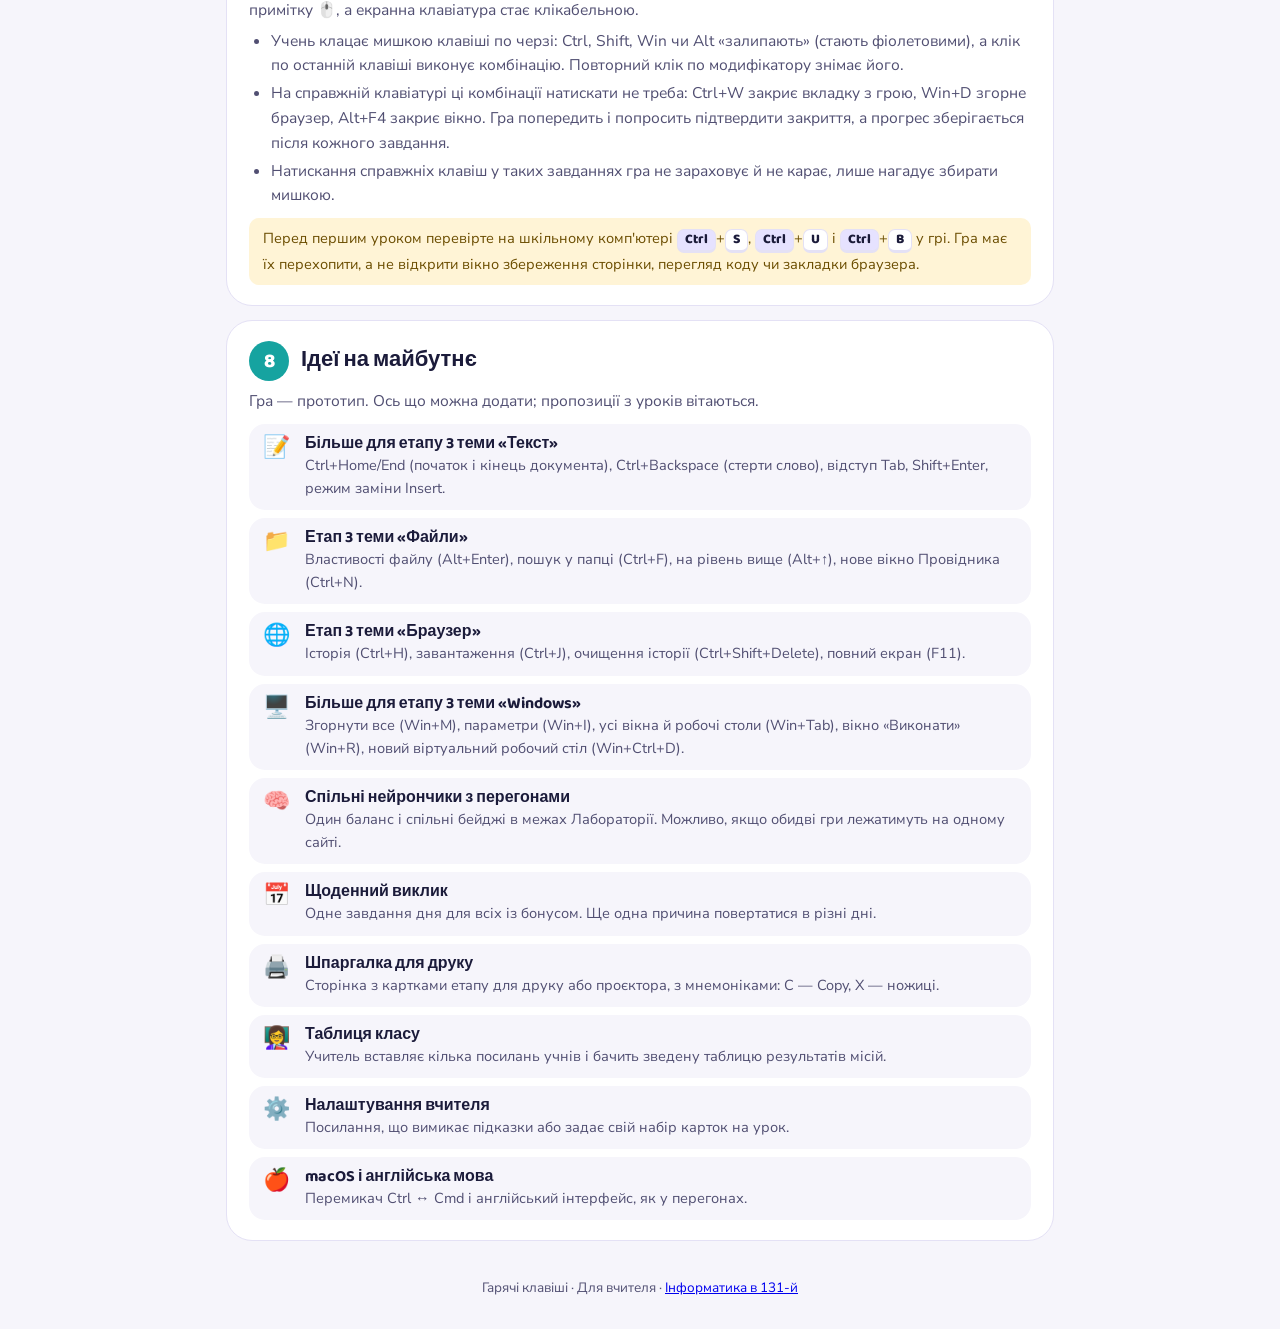
==== commit c102efa5: "Call the catalog link Всі ігри Co-Authored-By: Claude Opus 5.5 <noreply@anthropic.com>" ====
--- a/guide/index.html
+++ b/guide/index.html
@@ -322,7 +322,7 @@
       <li>Розкладка значення не має: гра розпізнає фізичну клавішу, тож Ctrl+C працює і з українською розкладкою.</li>
       <li>Якщо учень клацнув поза грою (у рядок адреси, на інше вікно), гра ставить час на паузу й просить клацнути по ній.</li>
       <li>До меню з будь-якого місця повертають кнопка <span class="ui">← До меню</span> над завданням, червоний ✕ на вікні програми або назва «Гарячі клавіші» вгорі сторінки. З місії гра спершу перепитає, бо пройдені кроки не збережуться. Після завершення завдання є кнопка <span class="ui">До меню</span> у вікні результату. <span class="kbd">Esc</span> з гри не виводить: у темах «Файли» й «Браузер» це окрема картка.</li>
-      <li>Посилання «← Інформатика в 131-й» вгорі веде до каталогу всіх ігор.</li>
+      <li>Посилання «← Всі ігри» вгорі веде до каталогу всіх ігор.</li>
       <li>Кнопка ─ на вікні програми згортає її в панель задач, щоб роздивитися шпалери. Повертає вікно клік по її значку на панелі задач, а під час завдання — будь-яка клавіша. У меню клік по значках 📄, 📁 і 🌐 відкриває теми «Текст», «Файли» й «Браузер».</li>
       <li>У меню червоний ✕ закриває вікно програми, а відкриває його знову клік по значку на панелі задач або кнопка «Почати». Кнопка 🤖 унизу зліва відкриває меню «Пуск» із чотирма темами. На кожну дію мишкою робот називає комбінацію клавіш, яка робить те саме: закрити — Alt + F4, згорнути — Win + ↓.</li>
       <li>Намальовані кнопки на вікнах у темі «Windows» і в браузері (✕, ＋, ←, ⟳, ☆) мишкою не працюють, щоб завдання не можна було виконати без клавіатури. На клік робот підказує потрібну комбінацію.</li>
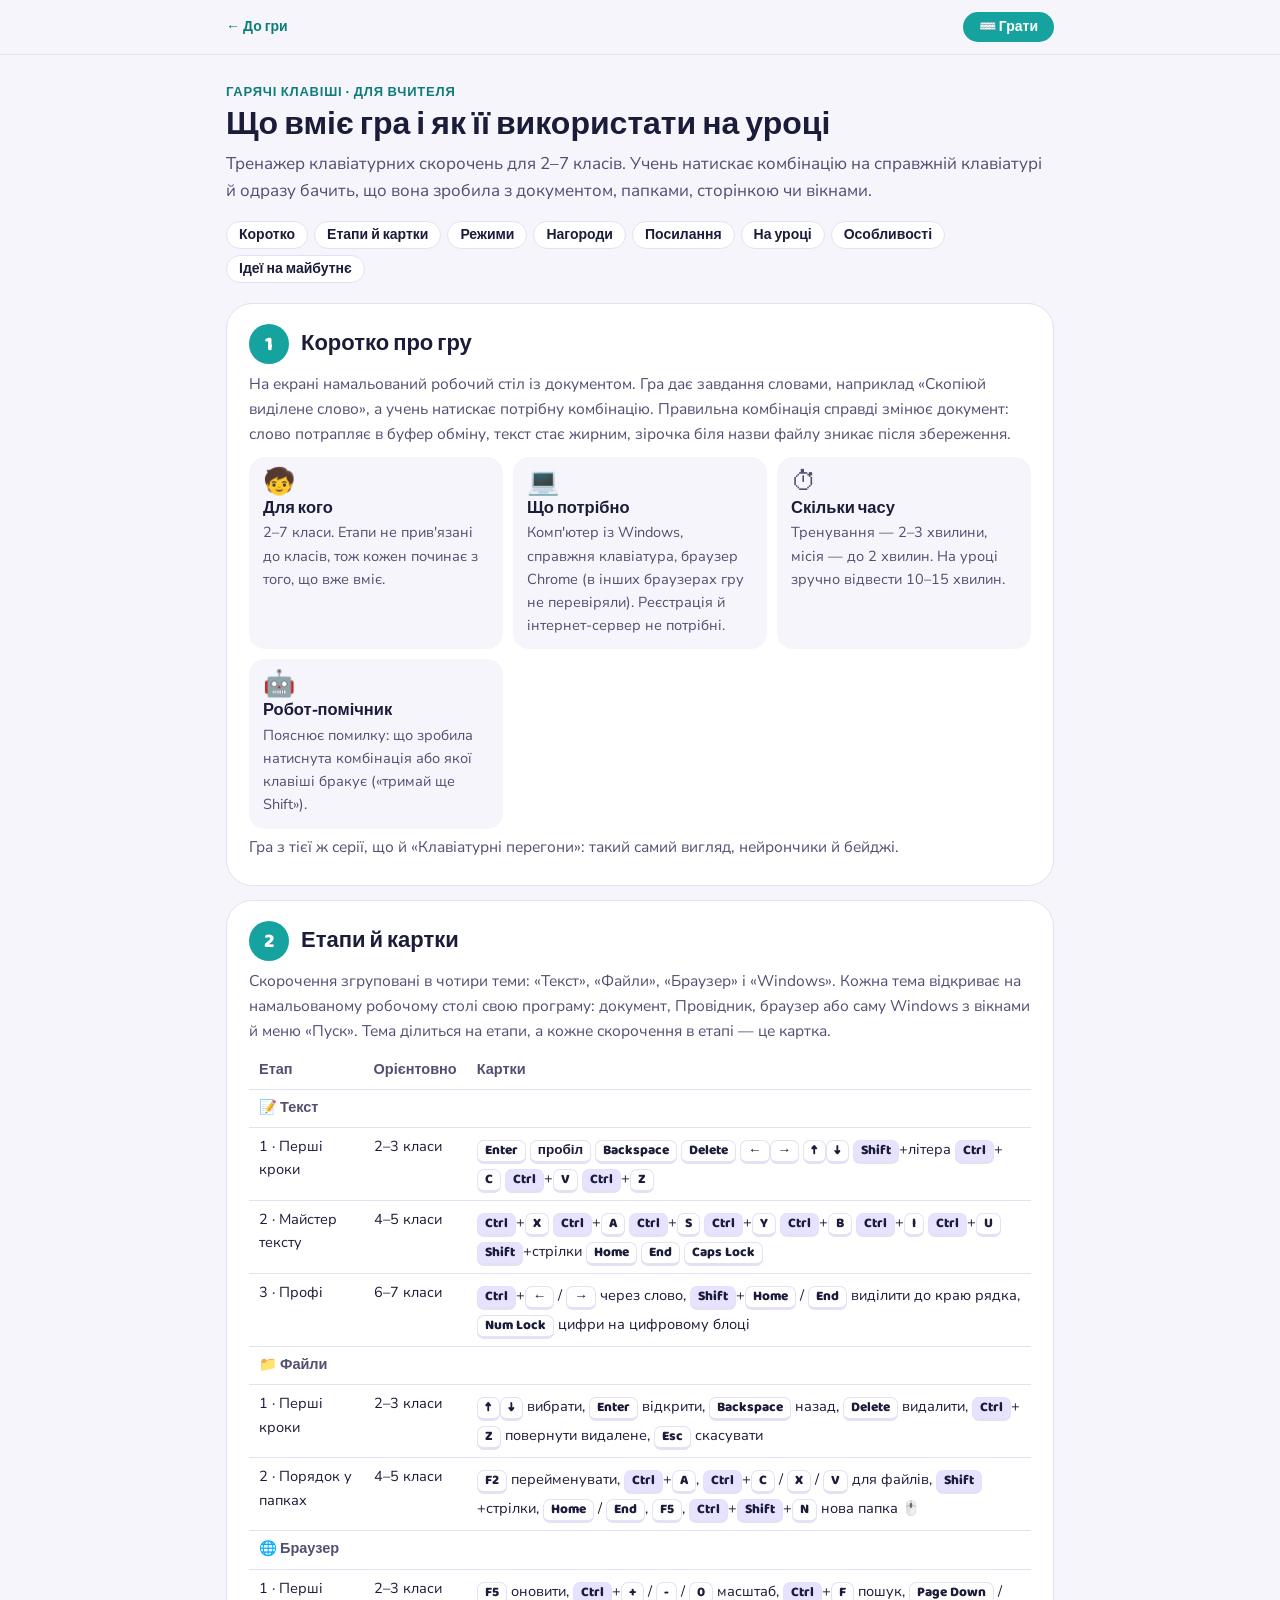
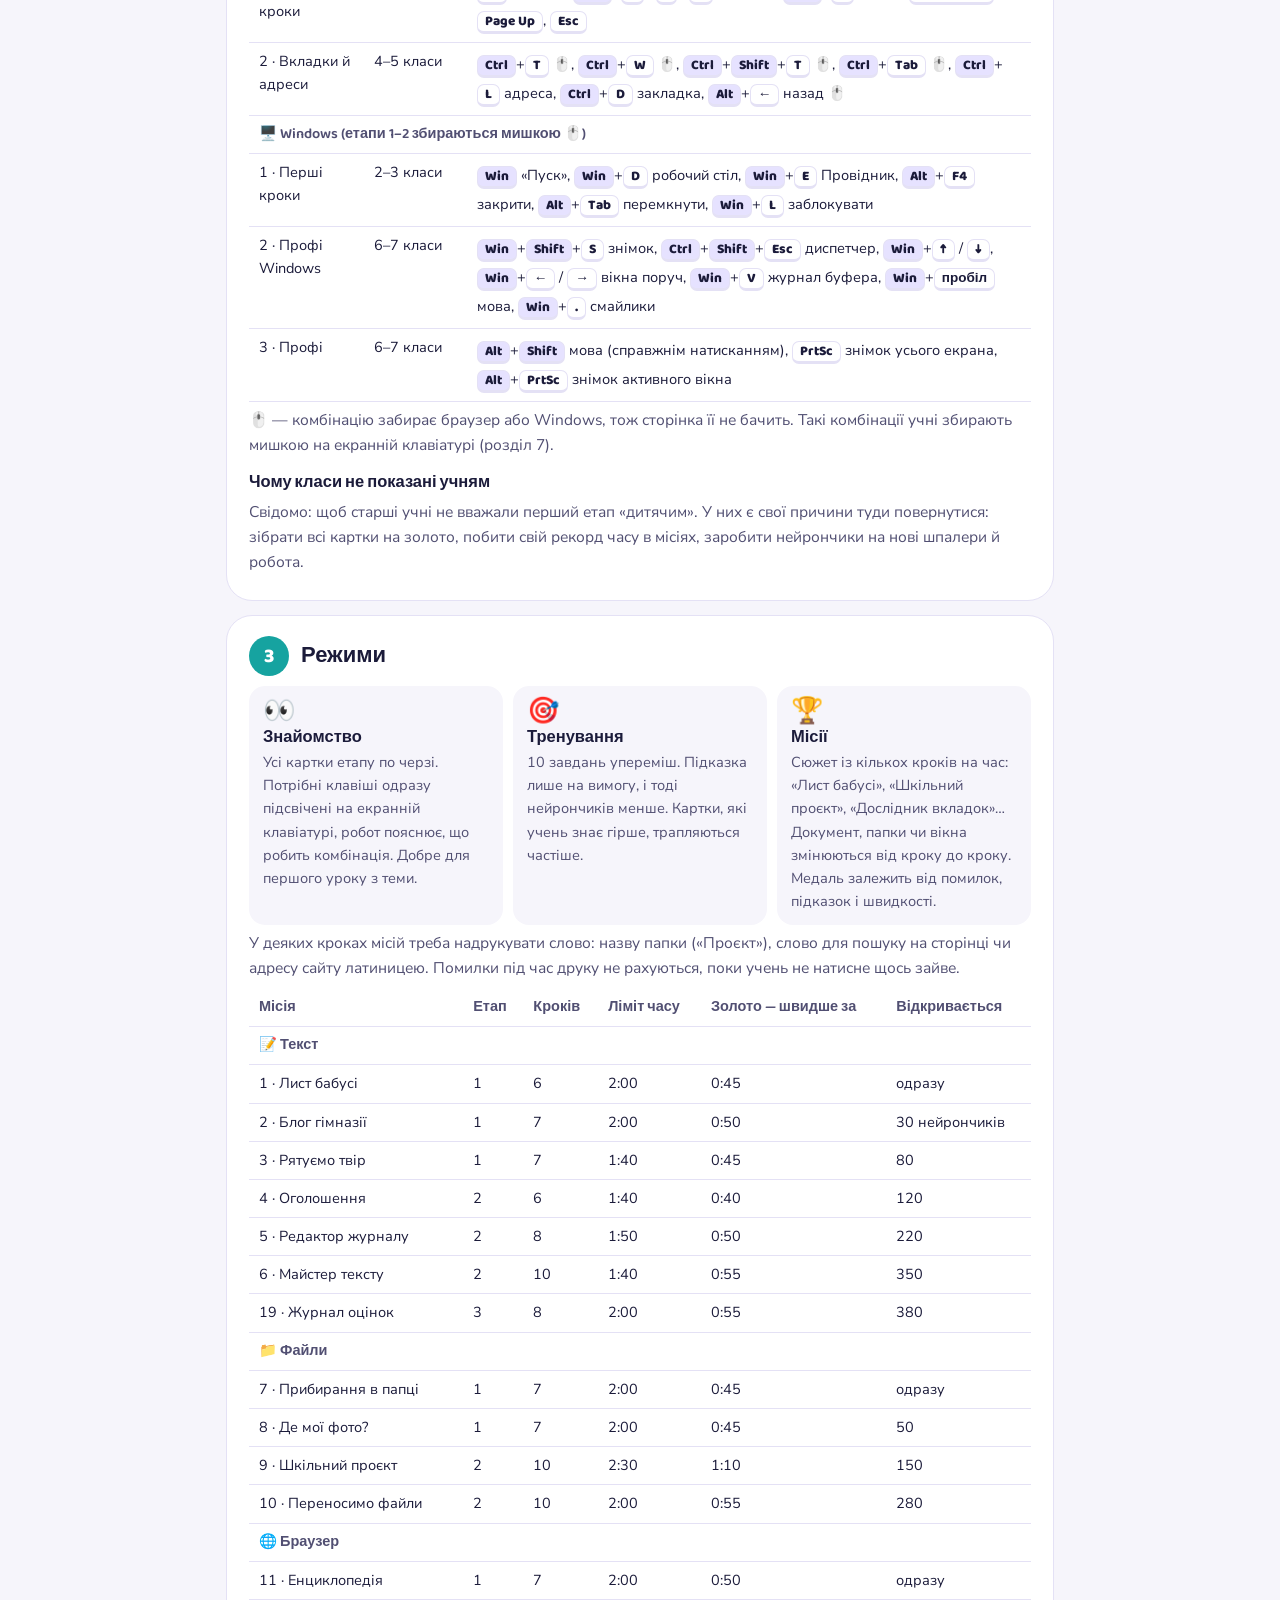
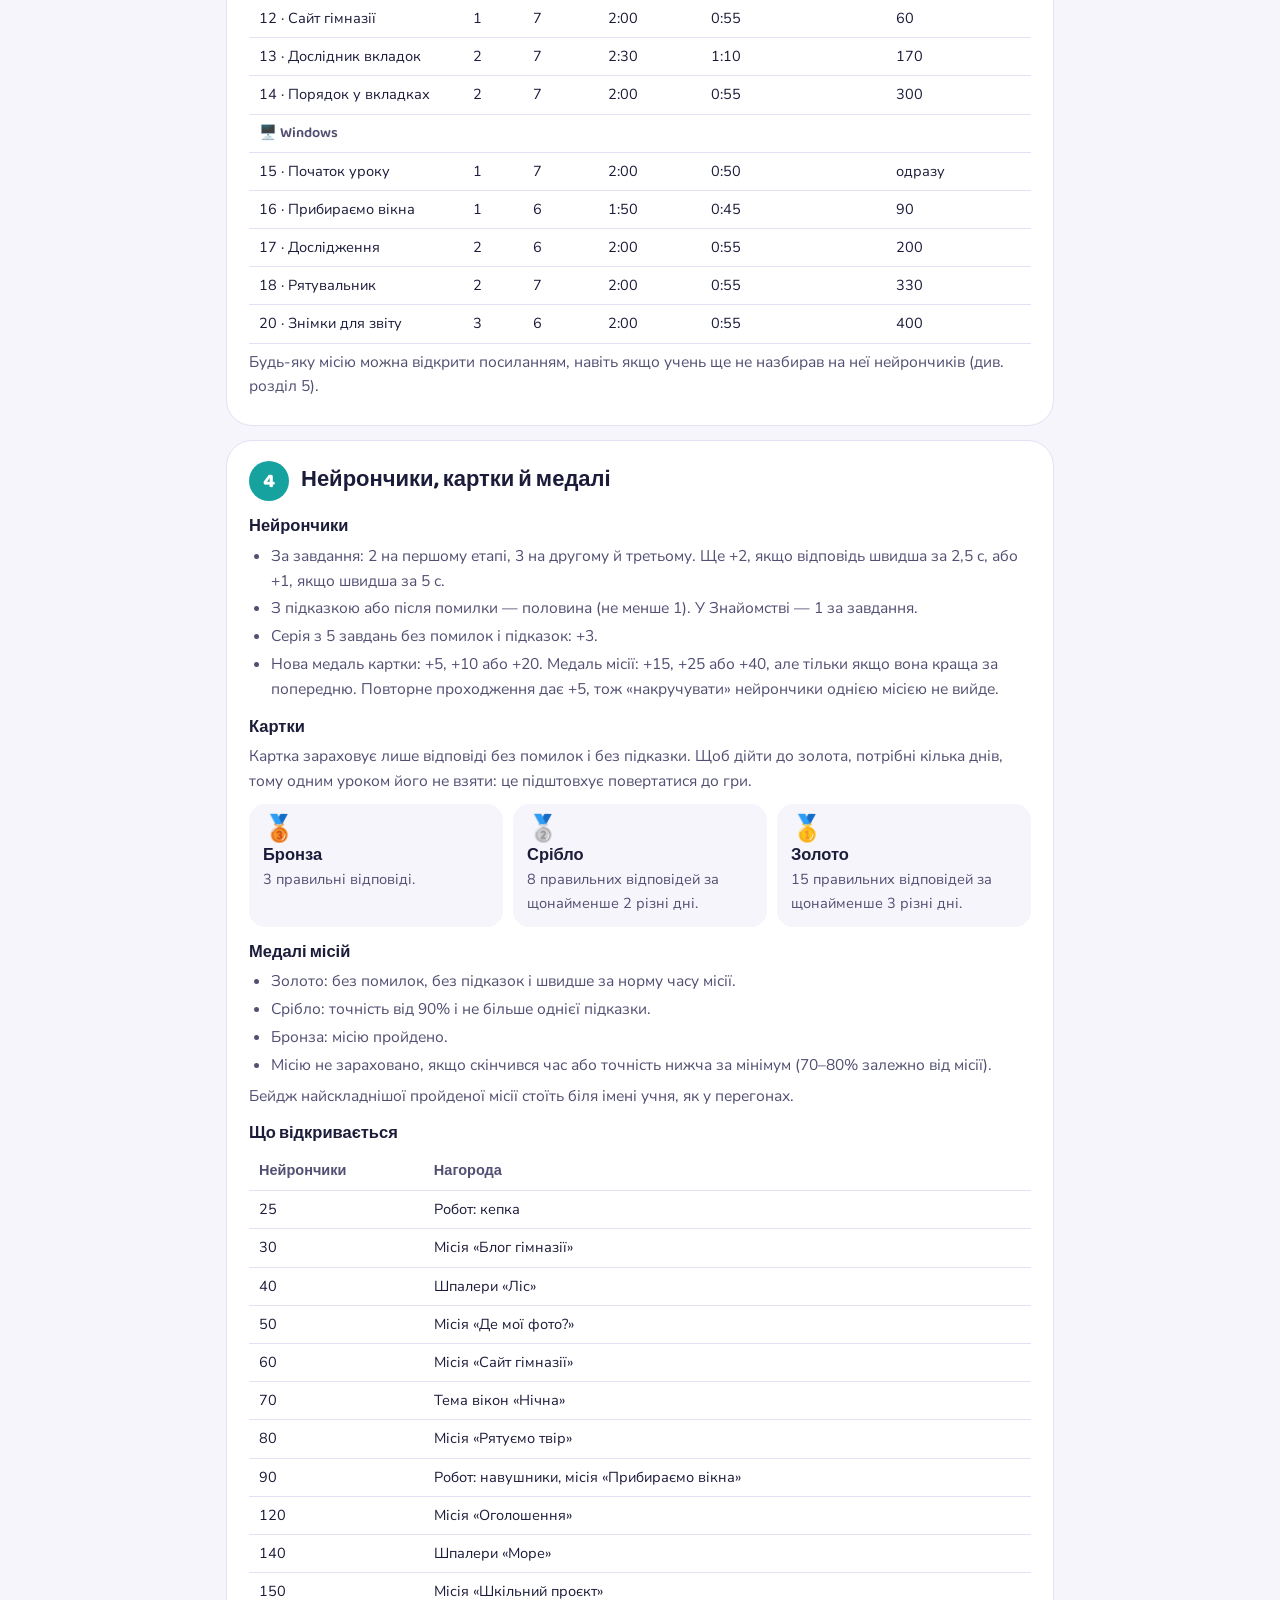
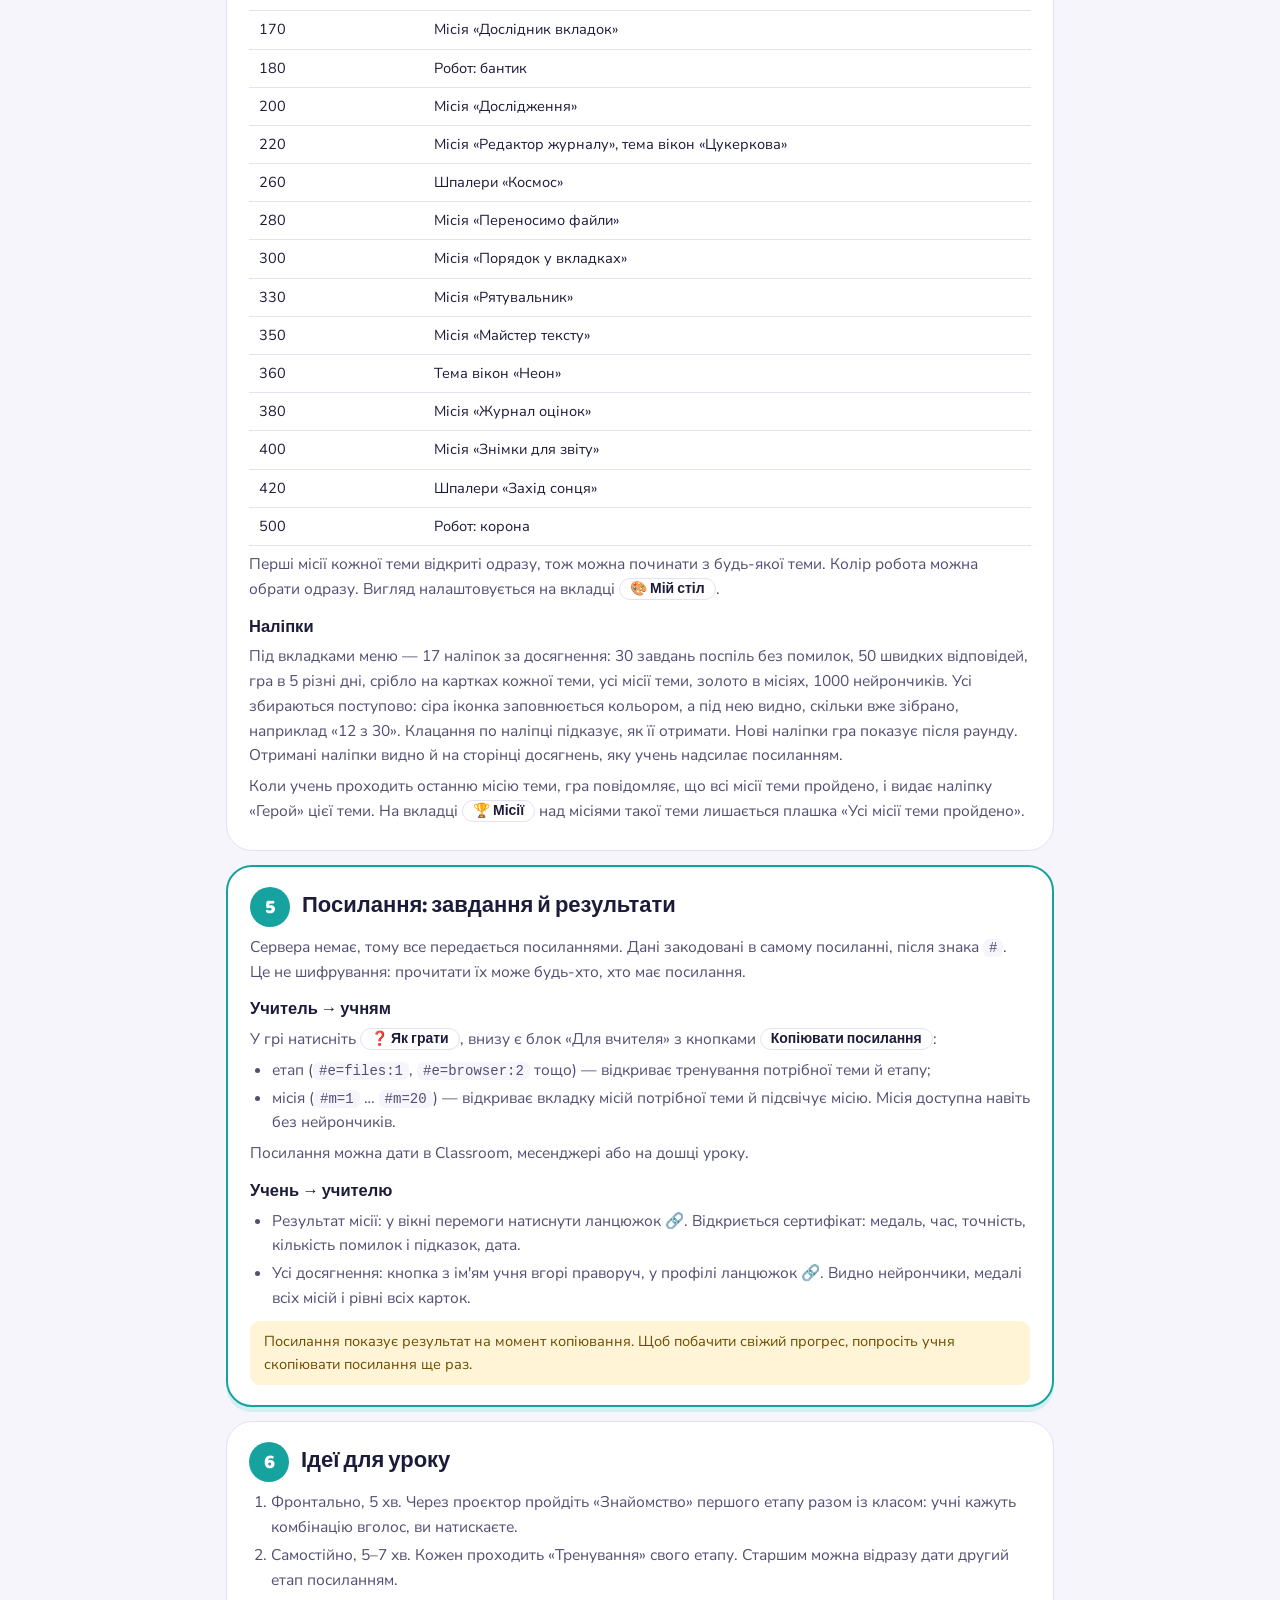
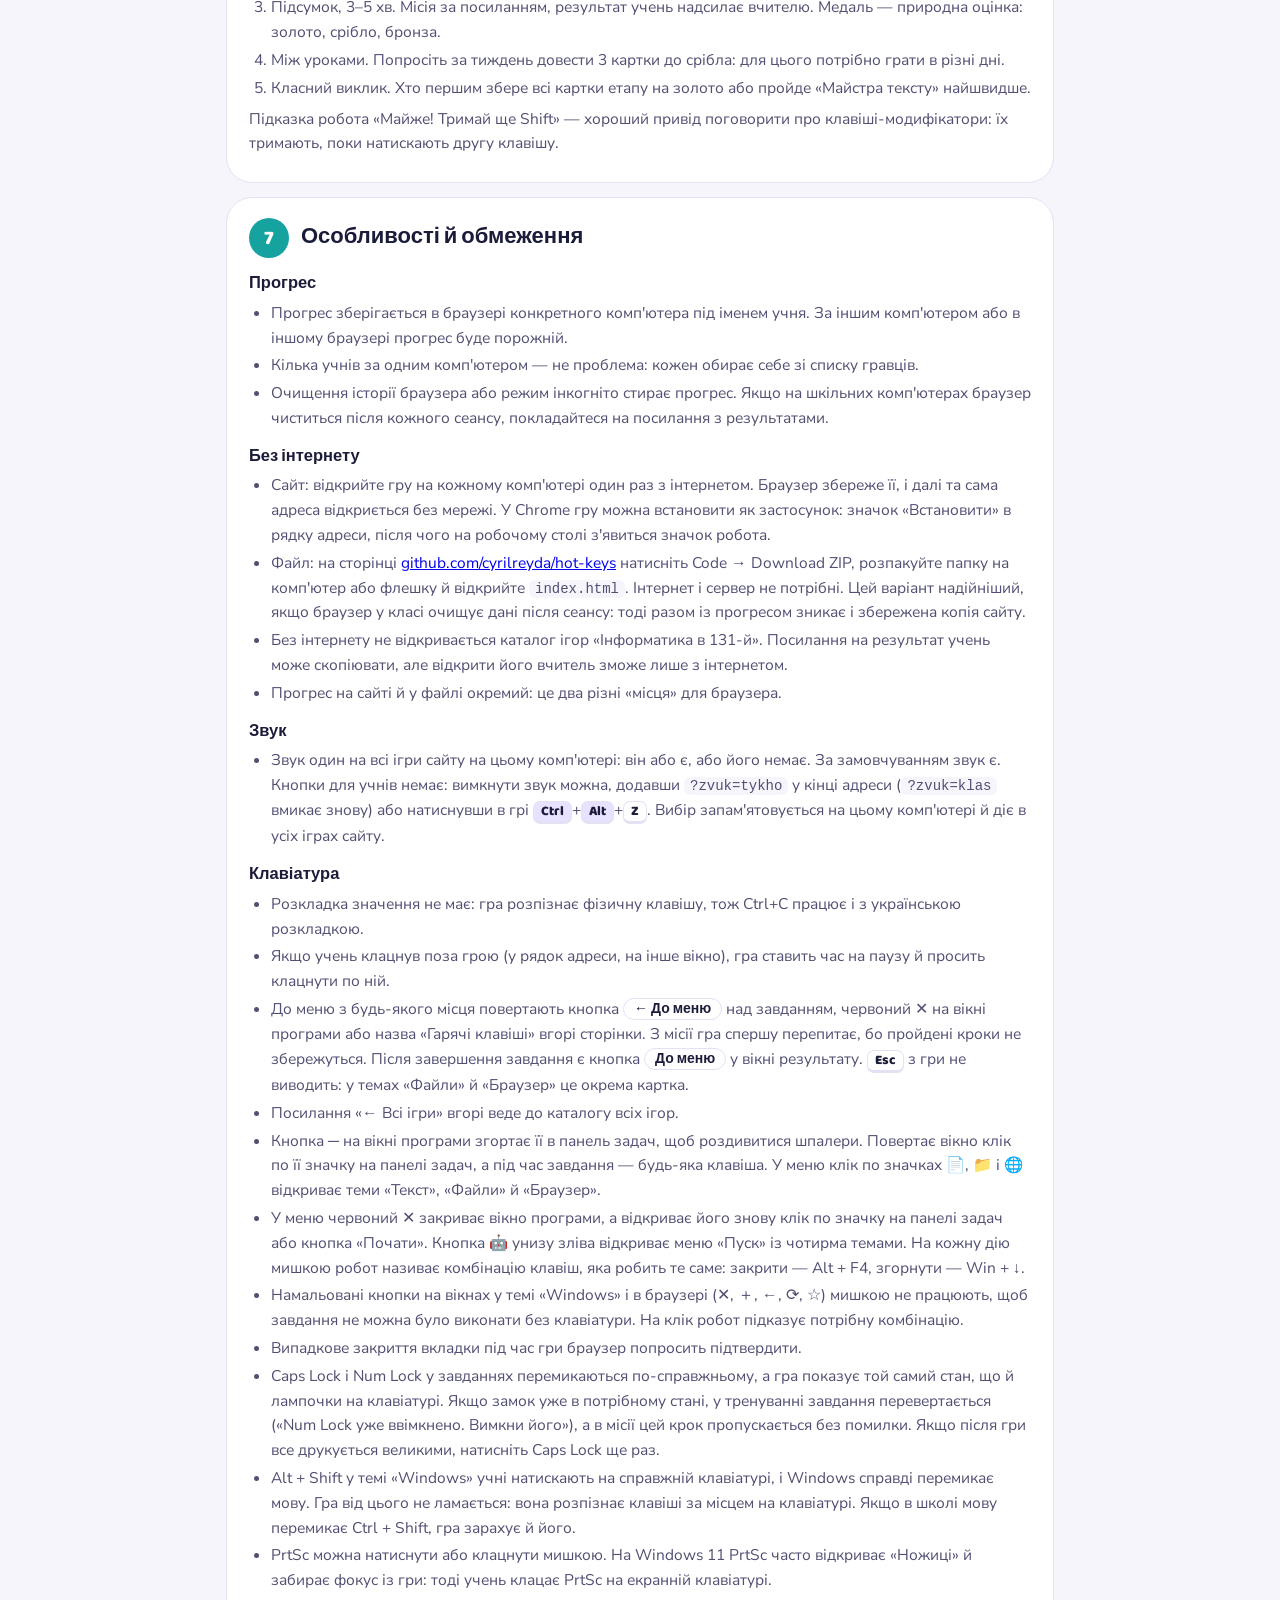
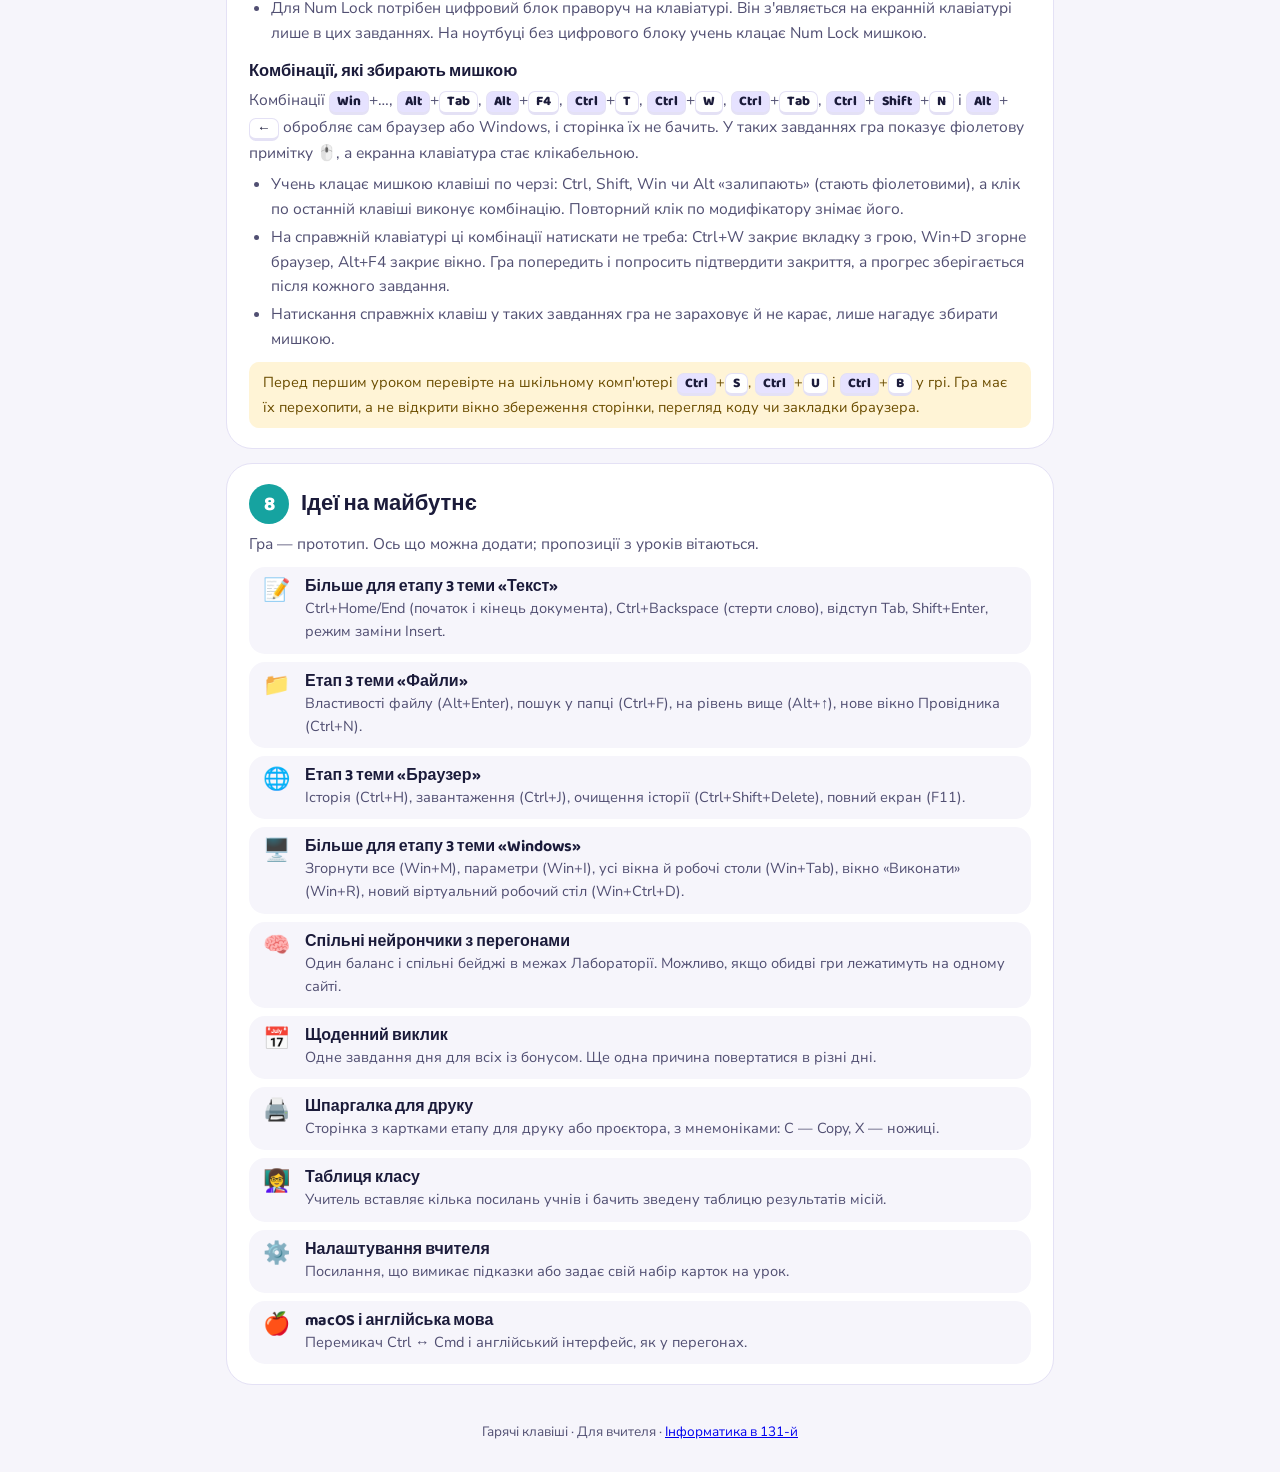
==== commit 748c6225: "Share the site sound switch in hot-keys Sound now follows the device-wide localStorage 'site-sound' " ====
--- a/guide/index.html
+++ b/guide/index.html
@@ -317,6 +317,10 @@
       <li>Без інтернету не відкривається каталог ігор «Інформатика в 131-й». Посилання на результат учень може скопіювати, але відкрити його вчитель зможе лише з інтернетом.</li>
       <li>Прогрес на сайті й у файлі окремий: це два різні «місця» для браузера.</li>
     </ul>
+    <h3>Звук</h3>
+    <ul>
+      <li>Звук один на всі ігри сайту на цьому комп'ютері: він або є, або його немає. За замовчуванням звук є. Кнопки для учнів немає: вимкнути звук можна, додавши <code>?zvuk=tykho</code> у кінці адреси (<code>?zvuk=klas</code> вмикає знову) або натиснувши в грі <span class="kbd mod">Ctrl</span>+<span class="kbd mod">Alt</span>+<span class="kbd">Z</span>. Вибір запам'ятовується на цьому комп'ютері й діє в усіх іграх сайту.</li>
+    </ul>
     <h3>Клавіатура</h3>
     <ul>
       <li>Розкладка значення не має: гра розпізнає фізичну клавішу, тож Ctrl+C працює і з українською розкладкою.</li>
